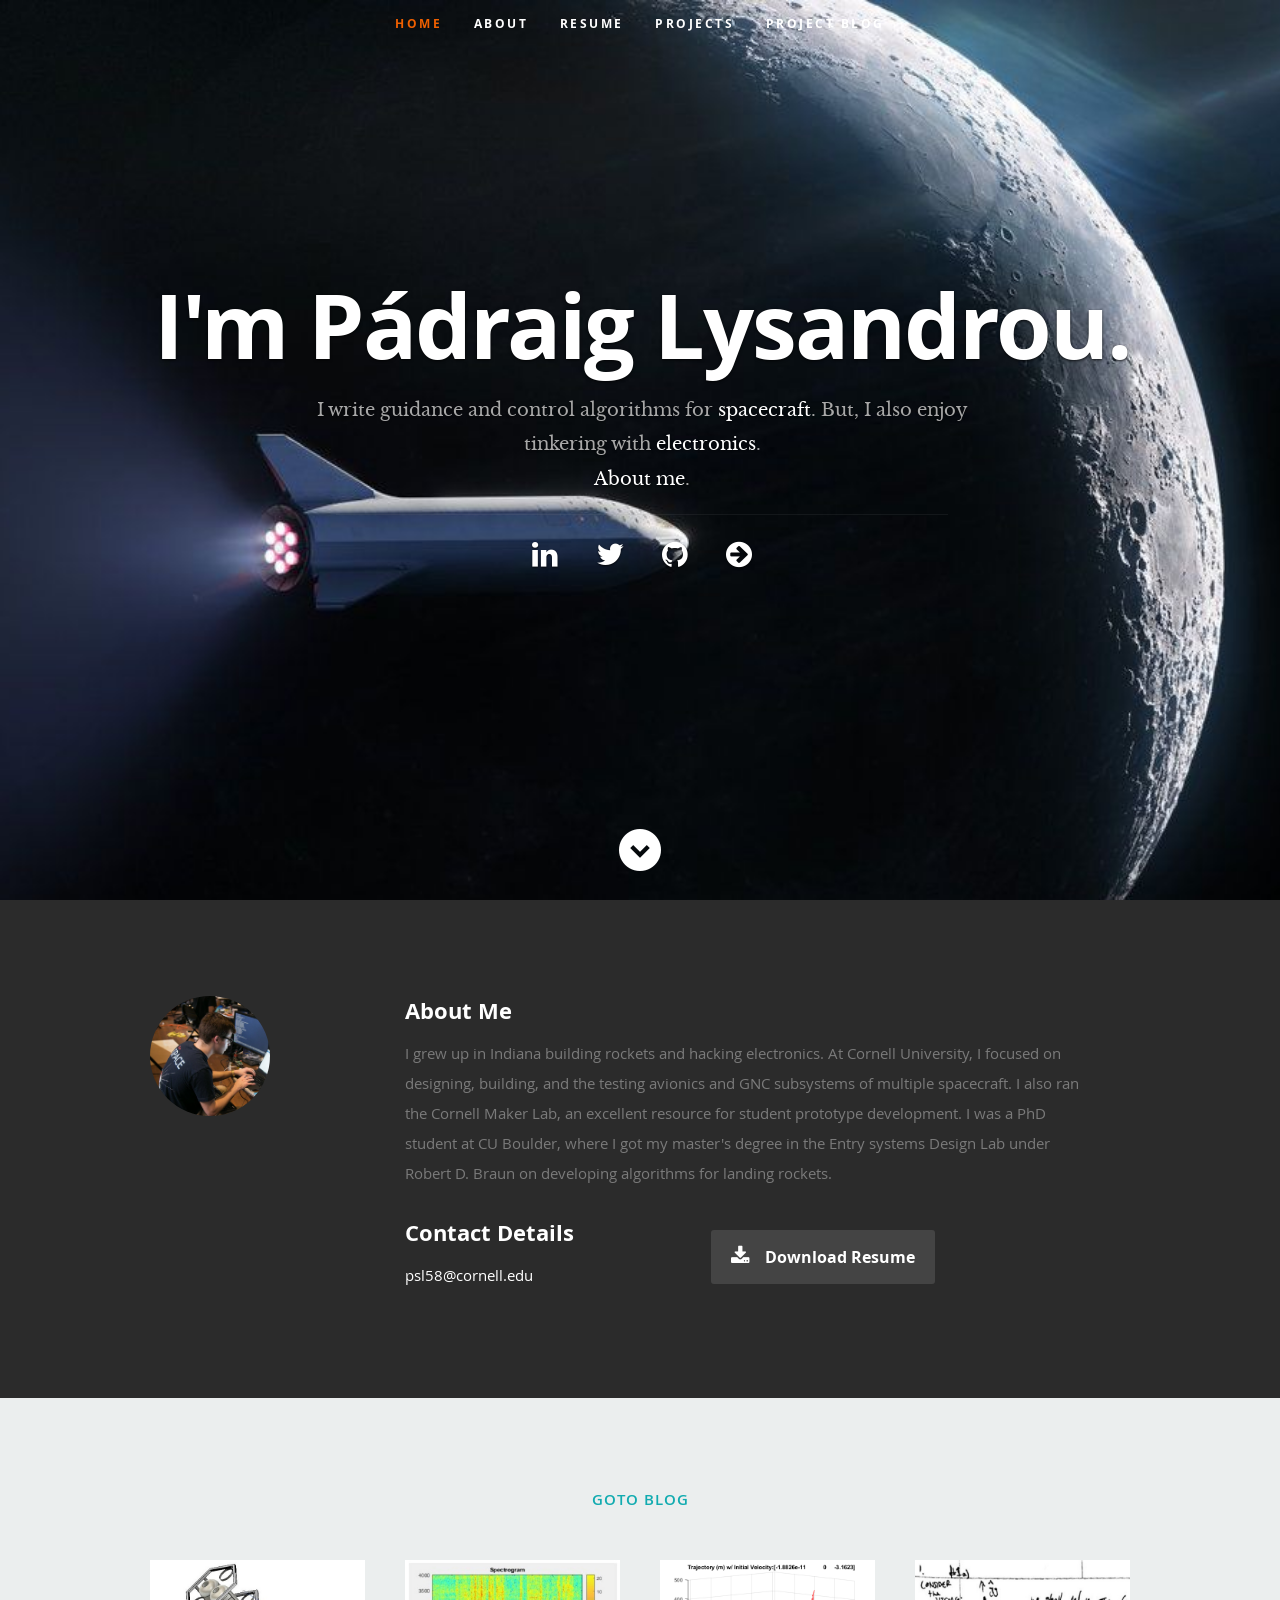
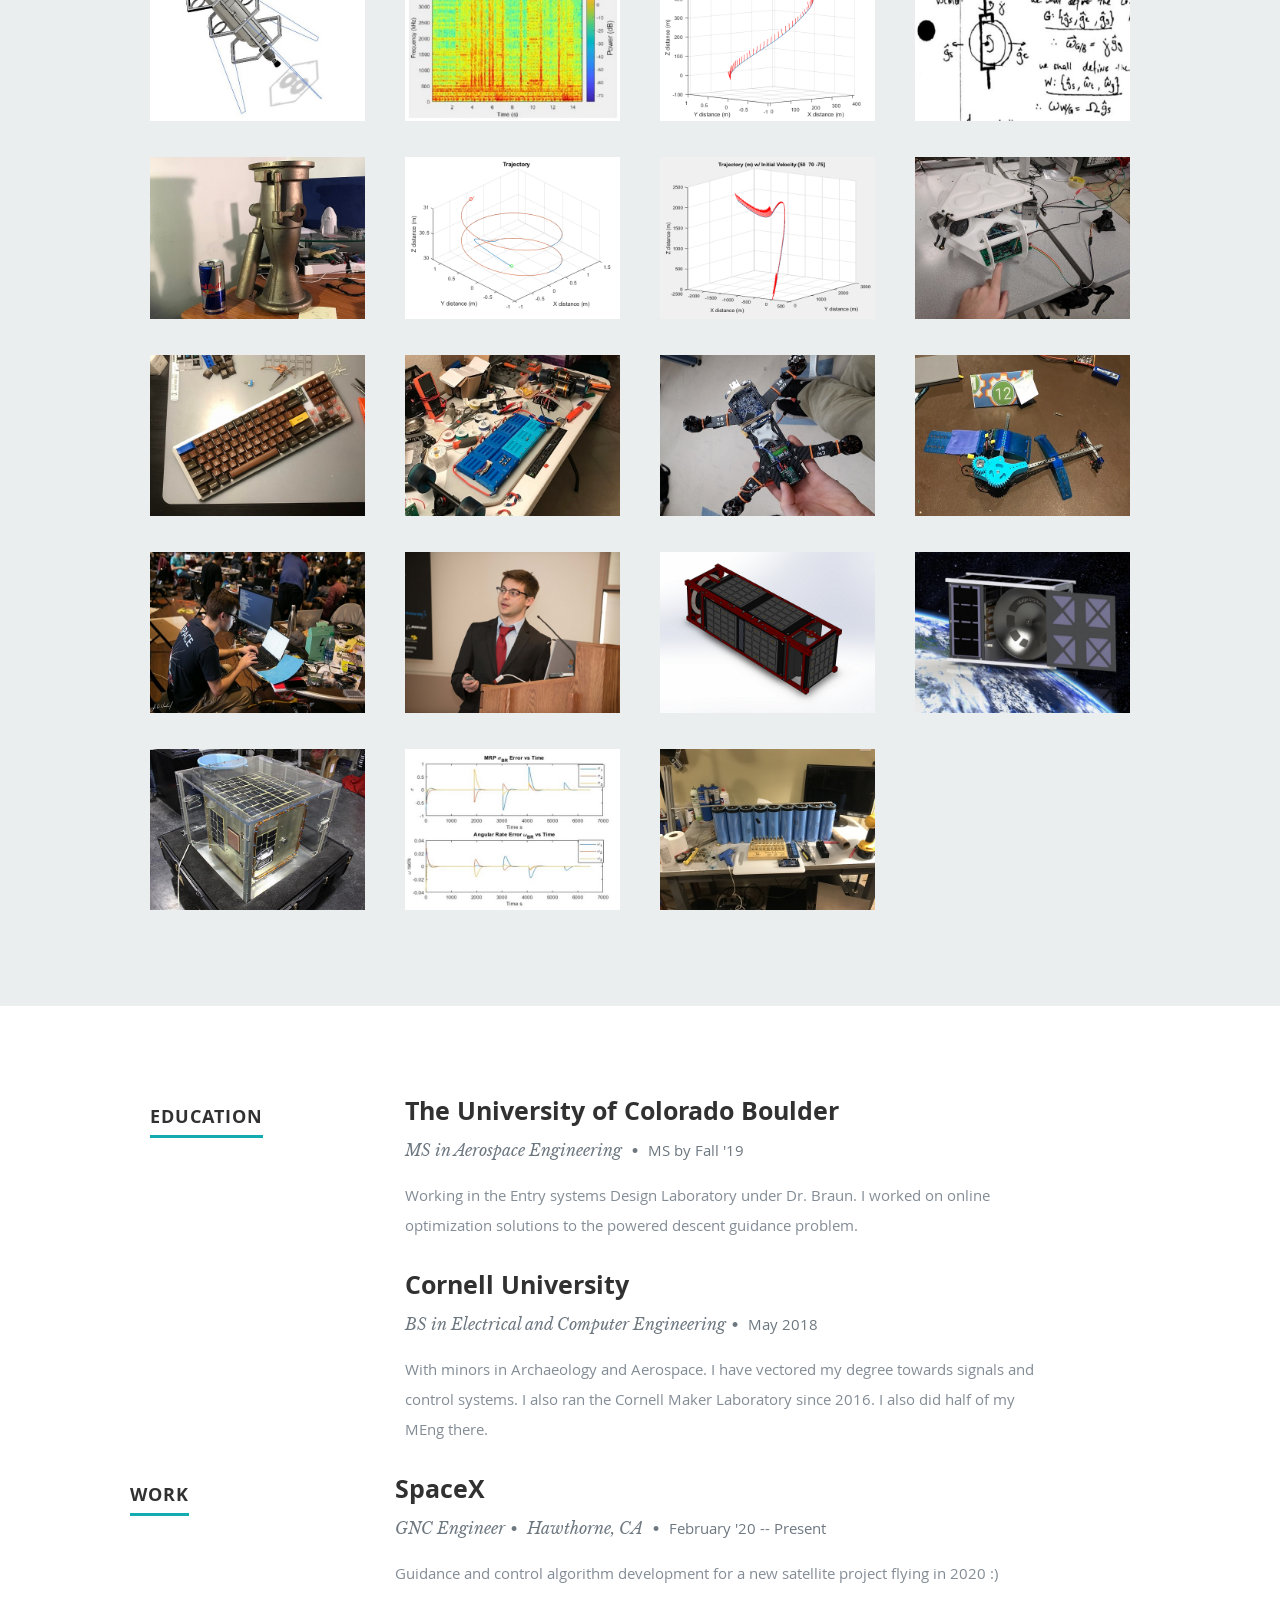
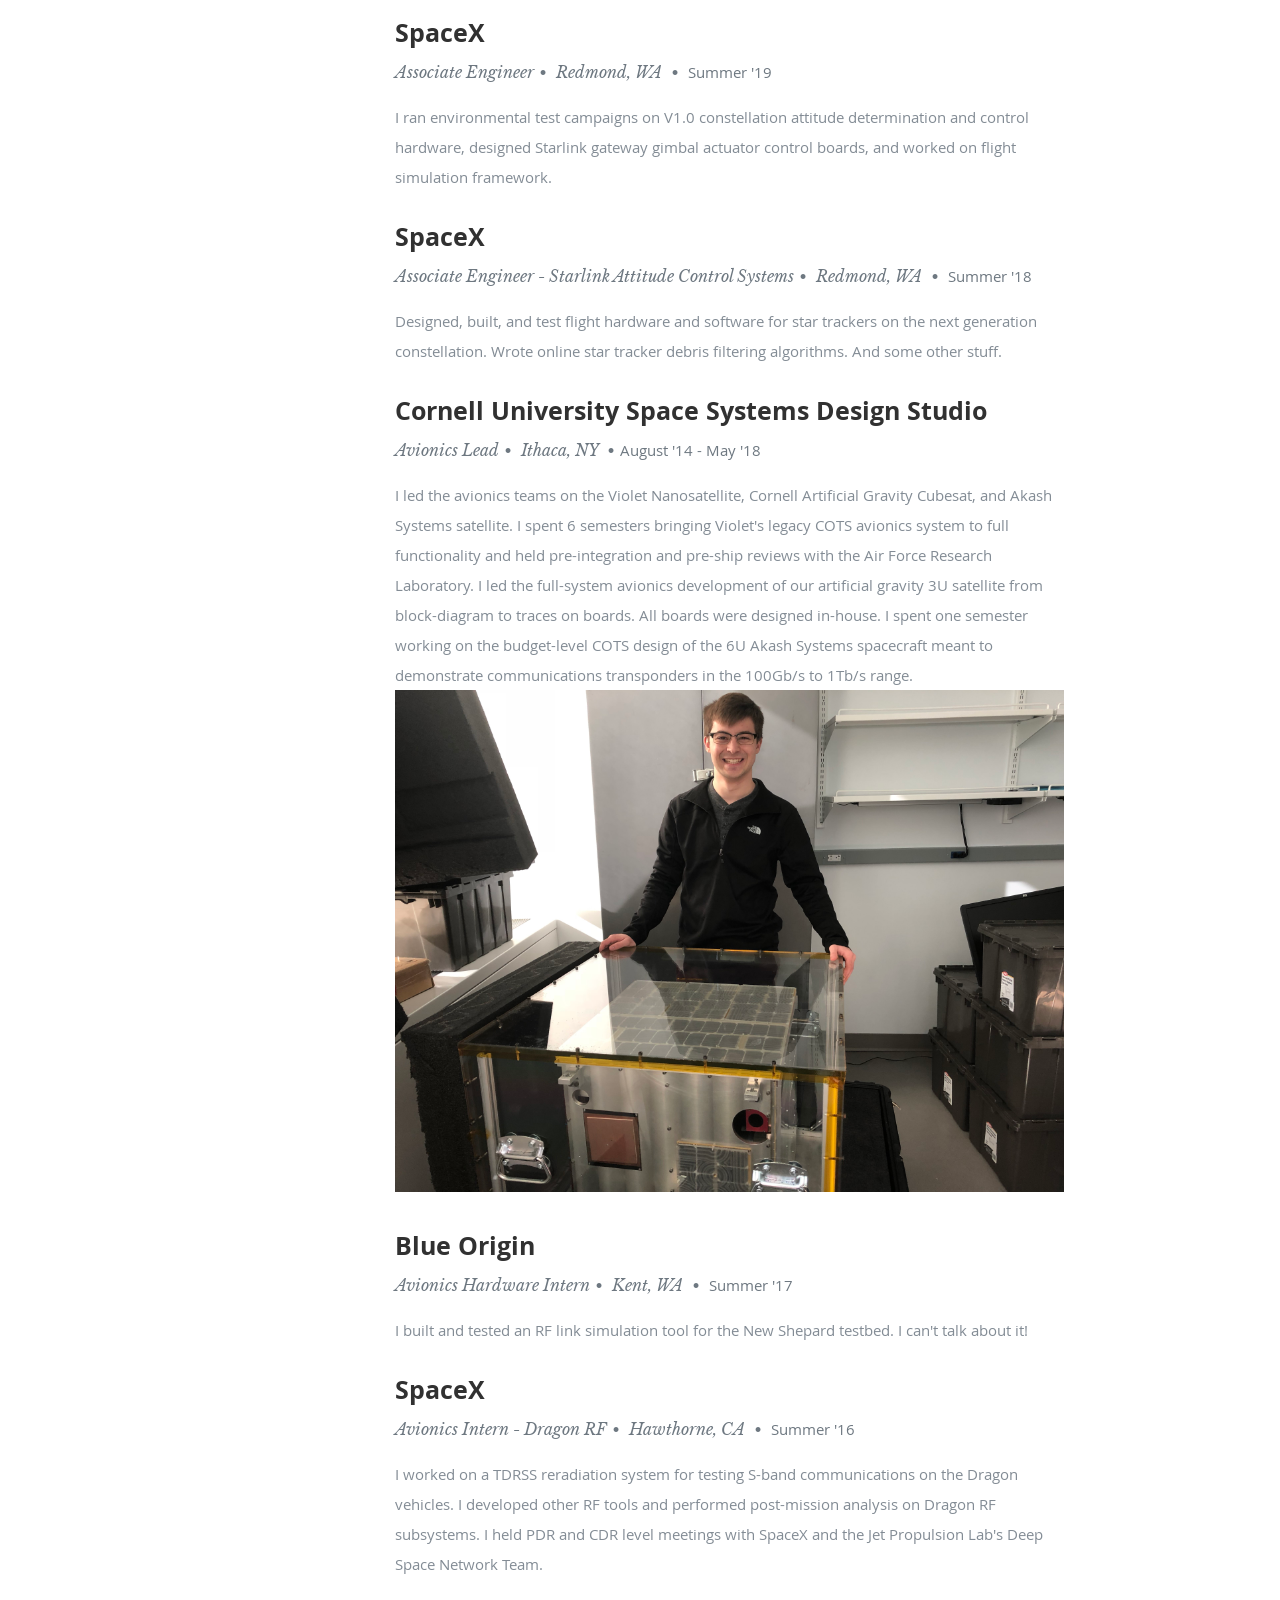
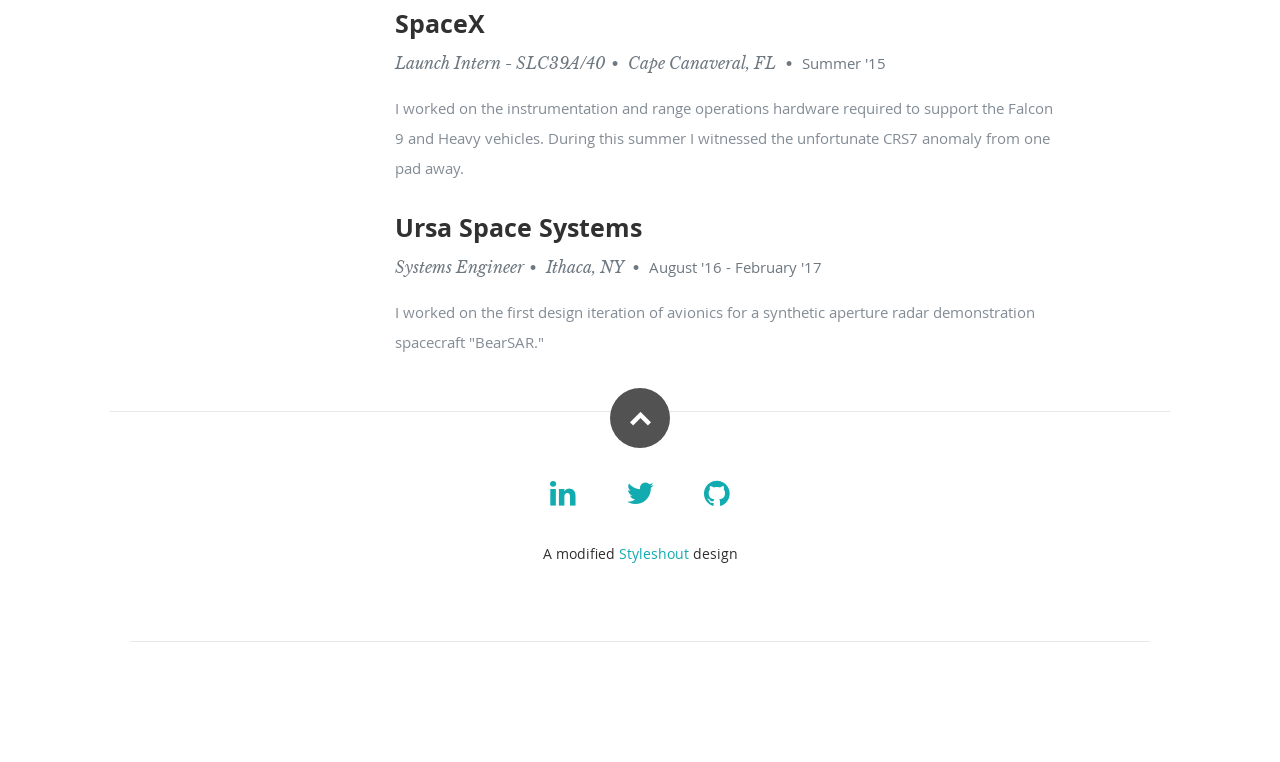
==== index.html @ a17c44e2 "update" ====
<!DOCTYPE html>
   <!--[if lt IE 8 ]><html class="no-js ie ie7" lang="en"> <![endif]-->
   <!--[if IE 8 ]><html class="no-js ie ie8" lang="en"> <![endif]-->
   <!--[if (gte IE 8)|!(IE)]><!--><html class="no-js" lang="en"> <!--<![endif]-->
   <head>

      <!--- Basic Page Needs
      ================================================== -->
      <meta charset="utf-8">
   	<title>Padraig Lysandrou</title>
   	<meta name="description" content="">
   	<meta name="author" content="Padraig Lysandrou">

      <!-- Mobile Specific Metas
      ================================================== -->
   	<meta name="viewport" content="width=device-width, initial-scale=1, maximum-scale=1">

   	<!-- CSS
       ================================================== -->
      <link rel="stylesheet" href="css/default.css">
   	<link rel="stylesheet" href="css/layout.css">
      <link rel="stylesheet" href="css/media-queries.css">
      <link rel="stylesheet" href="css/magnific-popup.css">

      <!-- Script
      ================================================== -->
   	<script src="js/modernizr.js"></script>

      <!-- Favicons
   	================================================== -->
   	<link rel="shortcut icon" href="favicon.ico" >

      <!-- Global Site Tag (gtag.js) - Google Analytics -->
      <script async src="https://www.googletagmanager.com/gtag/js?id=UA-81686080-1"></script>
      <script>
         window.dataLayer = window.dataLayer || [];
         function gtag(){dataLayer.push(arguments)};
         gtag('js', new Date());
         gtag('config', 'UA-81686080-1');
      </script>
   </head>

   <body>

      <!-- Header
      ================================================== -->
      <header id="home">

         <nav id="nav-wrap">

            <a class="mobile-btn" href="#nav-wrap" title="Show navigation">Show navigation</a>
   	      <a class="mobile-btn" href="#" title="Hide navigation">Hide navigation</a>

            <ul id="nav" class="nav">
               <li class="current"><a class="smoothscroll" href="#home">Home</a></li>
               <li><a class="smoothscroll" href="#about">About</a></li>
   	        <li><a class="smoothscroll" href="#resume">Resume</a></li>
               <li><a class="smoothscroll" href="#portfolio">Projects</a></li>
               <li><a href="https://www.notforflight.com">Project Blog</a></li>
            </ul> <!-- end #nav -->

         </nav> <!-- end #nav-wrap -->
         <div class="row banner">
            <div class="banner-text">
               <h1 class="responsive-headline">I'm Pádraig Lysandrou.</h1>
               <h3> I write guidance and control algorithms for <span>spacecraft</span>. But, I also enjoy tinkering with <span>electronics</span>. <br><a class="smoothscroll" href="#about">About me</a>.</h3>
               <hr />
               <ul class="social">
                  <li><a href="https://www.linkedin.com/in/p%C3%A1draig-lysandrou-734213a4/"><i class="fa fa-linkedin"></i></a></li>
                  <li><a href="https://twitter.com/lysandrou_/"><i class="fa fa-twitter"></i></a></li>
                  <li><a href="https://github.com/Lysandr"><i class="fa fa-github"></i></a></li>
                  <li><a href="https://www.notforflight.com"><i class="fa fa-arrow-circle-right"></i></a></li>
               </ul>
            </div>
         </div>

         <p class="scrolldown">
            <a class="smoothscroll" href="#about"><i class="icon-down-circle"></i></a>
         </p>

      </header> <!-- Header End -->


      <!-- About Section
      ================================================== -->
      <section id="about">

         <div class="row">

            <div class="three columns">
               <img class="profile-pic"  src="images/hackMITlaptop.jpg" alt="" />
            </div>

            <div class="nine columns main-col">
               <h2>About Me</h2>
               <p> I grew up in Indiana building rockets and hacking electronics. At Cornell University, I focused on designing, building, and the testing avionics and GNC subsystems of multiple spacecraft. I also ran the Cornell Maker Lab, an excellent resource for student prototype development. I was a PhD student at CU Boulder, where I got my master's degree in the Entry systems Design Lab under Robert D. Braun on developing algorithms for landing rockets.
               </p>

               <div class="row">
                  <div class="columns contact-details">
                     <h2>Contact Details</h2>
                     <p class="address">
                        <span> <a href="mailto:psl58@cornell.edu">psl58@cornell.edu</a></span>
   					   </p>

                  </div>

                  <div class="columns download">
                     <p>
                        <a href="Padraig_Lysandrou_resume.pdf" class="button"><i class="fa fa-download"></i>Download Resume</a>
                     </p>
                  </div>

               </div> <!-- end row -->

            </div> <!-- end .main-col -->

         </div>

      </section> <!-- About Section End-->


<!-- Portfolio Section IMAGES TO BE 560X420 PIXELS!
================================================== -->
      <section id="portfolio">
         <div class="row">
            <div class="twelve columns collapsed">
               <h1><a href="https://www.notforflight.com">goto blog</a></h1>
               <!-- portfolio-wrapper -->
               <div id="portfolio-wrapper" class="bgrid-quarters s-bgrid-thirds cf">

                  <!-- PDP1 Progress-->
                  <div class="columns portfolio-item">
                     <div class="item-wrap">
                        <a href="#lander" title="Powered Descent GNC Testbed">
                           <img alt="" src="images/portfolio/lander/cover.JPG">
                           <div class="overlay">
                              <div class="portfolio-item-meta">
                                 <h5> Powered Descent GNC Testbed 2019</h5>
                                 <p> Ongoing Project</p>
                              </div>
                           </div>
                           <div class="link-icon"></div>
                        </a>
                     </div>
                  </div>
                  
                  <!-- minHash Algorithm-->
                  <div class="columns portfolio-item">
                     <div class="item-wrap">
                        <a href="#minHash" title="Randomized Hashing Applied to Music Identification">
                           <img alt="" src="images/portfolio/minHash/waterfall.JPG">
                           <div class="overlay">
                              <div class="portfolio-item-meta">
                                 <h5>Locality Sensitive Randomized Hashing Applied to Music Identification 2019</h5>
                                 <p> A final project for APPM5720</p>
                              </div>
                           </div>
                           <div class="link-icon"></div>
                        </a>
                     </div>
                  </div>

                  <!-- Successive Convex stuff-->
                  <div class="columns portfolio-item">
                     <div class="item-wrap">
                        <a href="#succ" title="Rocket Landing Guidance - Successive Convexification">
                           <img alt="" src="images/portfolio/succ/traj.png">
                           <div class="overlay">
                              <div class="portfolio-item-meta">
                                 <h5>Rocket Landing Guidance: Successive Convexification 2018</h5>
                                 <p> I recreated a paper by Szmuk/Acikmese</p>
                              </div>
                           </div>
                           <div class="link-icon"></div>
                        </a>
                     </div>
                  </div>

                  <!-- Control Moment Gyroscope Work-->
                  <div class="columns portfolio-item">
                     <div class="item-wrap">
                        <a href="#cmg" title="Momentum Exchange Device Framework">
                           <img alt="" src="images/portfolio/cmg/consider.JPG">
                           <div class="overlay">
                              <div class="portfolio-item-meta">
                                 <h5>RWA and CMG Sim Framework 2018</h5>
                                 <p> ASEN6010</p>
                              </div>
                           </div>
                           <div class="link-icon"></div>
                        </a>
                     </div>
                  </div>

                  <!-- LR101 work -->
                  <div class="columns portfolio-item">
                     <div class="item-wrap">
                        <a href="#LR101" title="Restoring a Liquid Rocket Engine">
                           <img alt="" src="images/portfolio/LR101/LR3.JPG">
                           <div class="overlay">
                              <div class="portfolio-item-meta">
                                 <h5>Restoring a Liquid Rocket Engine 2018</h5>
                                 <p>An LR101 from an Atlas Vehicle</p>
                              </div>
                           </div>
                           <div class="link-icon"></div>
                        </a>
                     </div>
                  </div>

                  <!-- LQG work -->
                  <div class="columns portfolio-item">
                     <div class="item-wrap">
                        <a href="#LQG" title="LQG">
                           <img alt="" src="images/portfolio/LQG/LQR.png">
                           <div class="overlay">
                              <div class="portfolio-item-meta">
                                 <h5>LQG Control 2018</h5>
                                 <p>A final project at Cornell</p>
                              </div>
                           </div>
                           <div class="link-icon"></div>
                        </a>
                     </div>
                  </div>

                  <!-- Convex Optimal Rocket Landing 2017 -->
                  <div class="columns portfolio-item">
                     <div class="item-wrap">
                        <a href="#cvx" title="cvx">
                           <img alt="" src="images/portfolio/cvx1/3Dtraj.PNG">
                           <div class="overlay">
                              <div class="portfolio-item-meta">
                                 <h5>Convex Optimal Rocket Landing 2017</h5>
                                 <p> I recreated a paper by Blackmore/Acikmese/Ploen/Carson</p>
                              </div>
                           </div>
                           <div class="link-icon"></div>
                        </a>
                     </div>
                  </div>

                  <!-- Stewart Platform 2017 -->
                  <div class="columns portfolio-item">
                     <div class="item-wrap">
                        <a href="#stewie" title="stewie">
                           <img alt="" src="images/portfolio/stewie/toppic.jpg">
                           <div class="overlay">
                              <div class="portfolio-item-meta">
                                 <h5> Stewart Platform 2017 </h5>
                                 <p> </p>
                              </div>
                           </div>
                           <div class="link-icon"></div>
                        </a>
                     </div>
                  </div>

                  <!-- Keyboard Stuff -->
                  <div class="columns portfolio-item">
                     <div class="item-wrap">
                        <a href="#kbd" title="kbd">
                           <img alt="" src="images/portfolio/kbd/cover.jpg">
                           <div class="overlay">
                              <div class="portfolio-item-meta">
                                 <h5> TeXboard 2018-19 </h5>
                                 <p> </p>
                              </div>
                           </div>
                           <div class="link-icon"></div>
                        </a>
                     </div>
                  </div>

                  <!-- ebrd stuff -->
                  <div class="columns portfolio-item">
                     <div class="item-wrap">
                        <a href="#ebrd" title="ebrd">
                           <img alt="" src="images/portfolio/ebrd/brd.JPG">
                           <div class="overlay">
                              <div class="portfolio-item-meta">
                                 <h5> Electric Longboard 2018 </h5>
                                 <p> (Ugh I know...) </p>
                              </div>
                           </div>
                           <div class="link-icon"></div>
                        </a>
                     </div>
                  </div>

                  <!-- Quadrotor Stuff -->
                  <div class="columns portfolio-item">
                     <div class="item-wrap">
                        <a href="#quad" title="quad">
                           <img alt="" src="images/portfolio/quad/overhead.jpg">
                           <div class="overlay">
                              <div class="portfolio-item-meta">
                                 <h5> Quadrotor 2017 </h5>
                                 <p> Classic </p>
                              </div>
                           </div>
                           <div class="link-icon"></div>
                        </a>
                     </div>
                  </div>

                  <!-- HackMIT 2018 -->
                  <div class="columns portfolio-item">
                     <div class="item-wrap">
                        <a href="#hackMIT18" title="hackMIT18">
                           <img alt="" src="images/portfolio/hackMIT/arm.jpg">
                           <div class="overlay">
                              <div class="portfolio-item-meta">
                                 <h5> hackMIT 2018 </h5>
                                 <p> we did another thing!</p>
                              </div>
                           </div>
                           <div class="link-icon"></div>
                        </a>
                     </div>
                  </div> <!-- item end -->

                  <!-- HackMIT -->
                  <div class="columns portfolio-item">
                     <div class="item-wrap">
                        <a href="#hackMIT" title="hackMIT">
                           <img alt="" src="images/portfolio/hackMIT/hackMITlaptop.jpg">
                           <div class="overlay">
                              <div class="portfolio-item-meta">
                                 <h5> hackMIT 2017 </h5>
                                 <p>we won a thing!</p>
                              </div>
                           </div>
                           <div class="link-icon"></div>
                        </a>
                     </div>
                  </div> <!-- item end -->

                  <!-- Caltech Space Challenge 2017 -->
                  <div class="columns portfolio-item">
                     <div class="item-wrap">
                        <a href="#caltech" title="caltech">
                           <img alt="" src="images/portfolio/csc/rana.JPG">
                           <div class="overlay">
                              <div class="portfolio-item-meta">
                                 <h5>Caltech Space Challenge 2017</h5>
                                 <p>we won a thing!</p>
                              </div>
                           </div>
                           <div class="link-icon"></div>
                        </a>
                     </div>
                  </div> <!-- item end -->

                  <!-- CuGrav -->
                  <div class="columns portfolio-item">
                     <div class="item-wrap">
                        <a href="#cugrav" title="cugrav">
                           <img alt="" src="images/portfolio/cug/cover.png">
                           <div class="overlay">
                              <div class="portfolio-item-meta">
                                 <h5> Cornell University Artificial Gravity Cubesat</h5>
                                 <p> A stable spinning 3U Cubesat</p>
                              </div>
                           </div>
                           <div class="link-icon"></div>
                        </a>
                     </div>
                  </div> <!-- item end -->

                  <!-- Akash Space Systems -->
                  <div class="columns portfolio-item">
                     <div class="item-wrap">
                        <a href="#akash" title="akash">
                           <img alt="" src="images/portfolio/akash/cover.PNG">
                           <div class="overlay">
                              <div class="portfolio-item-meta">
                                 <h5> Akash Systems 6U Satellite Study</h5>
                                 <p> To support Akash System's Tb/s transmitters</p>
                              </div>
                           </div>
                           <div class="link-icon"></div>
                        </a>
                     </div>
                  </div> <!-- item end -->
                  
                  <!-- Violet  -->
                  <div class="columns portfolio-item">
                     <div class="item-wrap">
                        <a href="#violet" title="violet">
                           <img alt="" src="images/portfolio/violet/side.PNG">
                           <div class="overlay">
                              <div class="portfolio-item-meta">
                                 <h5> Violet 55kg Nanosatellite</h5>
                                 <p> Testing 8x CMG Attitude Control Algorithms</p>
                              </div>
                           </div>
                           <div class="link-icon"></div>
                        </a>
                     </div>
                  </div> <!-- item end -->

                  <!-- 5010  -->
                  <div class="columns portfolio-item">
                     <div class="item-wrap">
                        <a href="#5010" title="Mode Switching ADCS Sim 2019">
                           <img alt="" src="images/portfolio/5010/main.JPG">
                           <div class="overlay">
                              <div class="portfolio-item-meta">
                                 <h5> Mode Switching ADCS Sim</h5>
                                 <p> Another assignment ...</p>
                              </div>
                           </div>
                           <div class="link-icon"></div>
                        </a>
                     </div>
                  </div> <!-- item end -->

                  <!-- Select Older Projects: Linacs, Tesla coils, robot arms etc -->
                  <div class="columns portfolio-item">
                     <div class="item-wrap">
                        <a href="#selectother" title="selectother">
                           <img alt="" src="images/portfolio/other/cover.jpg">
                           <div class="overlay">
                              <div class="portfolio-item-meta">
                                 <h5> Old Projects (Pre 2015)</h5>
                                 <p> Before Cornell!</p>
                              </div>
                           </div>
                           <div class="link-icon"></div>
                        </a>
                     </div>
                  </div> <!-- item end -->



               </div> <!-- portfolio-wrapper end -->
            </div> <!-- twelve columns end -->

<!-- ACTUAL ARTICLE CONTENT GOES HERE! -->

            <!-- Lander Work -->
            <div id="lander" class="popup-modal mfp-hide">
               <img class="scale-with-grid" src="" alt="" />
               <div class="description-box">
                  <h4>A Powered Descent Testbed for GNC Development</h4>
                  <p> This is an on-going personal project. Expect updates soon.
                  </p>
               </div>
               <div class="link-box">
                  <a class="popup-modal-dismiss">Close</a>
               </div>
            </div>


            <!-- Minhash Work -->
            <div id="minHash" class="popup-modal mfp-hide">
               <img class="scale-with-grid" src="images/portfolio/minHash/block.JPG" alt="" />
               <div class="description-box">
                  <h4>Locality Sensitive Random Hashing for Music Identification</h4>
                  <p> In early 2019, Sam Wishnek (Aerospace PhD Student at CU Boulder) and I implemented a Shazam system that utilizes a locality sensitive random hashing scheme for APPM5720: Randomized Algorithms, a course taught by Dr. Stephen Becker (check out his convex optimization research).
                  </p>
                  <p>   
                  <a href="projects/minHash.pdf">You can find the paper/synopsis here</a>. We live-demonstrated this algorithm in class. It was able to pick up Darude Sandstorm under significant noise conditions.
                  <img class="scale-with-grid" src="images/portfolio/minHash/alg.JPG" alt="" /></p>
               </div>
               <div class="link-box">
                  <a class="popup-modal-dismiss">Close</a>
               </div>
            </div>

            <!-- Successive Convex Work -->
            <div id="succ" class="popup-modal mfp-hide">
               <img class="scale-with-grid" src="images/portfolio/succ/traj.png" alt="" />
               <div class="description-box">
                  <h4>6DoF Successive Convex Optimal Powered Descent Guidance</h4>
                  <p> I implemented the 2018 paper "Successive Convexification for 6-DoF Mars Rocket Powered Landing with Free-Final-Time" by Szmuk and Acikmese. This was predominantly as a final project for coursework at Boulder but also to get familiar with successive convexification framework for research.
                  <a href="projects/scvx.pdf">You can find my paper/synopsis here</a>. I also added some cold gas control work at the end to learn how it works. I didn't have time to make it a proper cold gas bang-bang system; but maybe soon. <img class="scale-with-grid" src="images/portfolio/succ/alg.PNG" alt="" /></p>
                  <p><img class="scale-with-grid" src="images/portfolio/succ/with_aero.png" alt="" /> I also presented similar work at IPPW 2019 at Oxford University, where I implemented the algorithm with slight modifications including MRP dynamics.</p>
               </div>
               <div class="link-box">
                  <a class="popup-modal-dismiss">Close</a>
               </div>
            </div>

            <!-- CMG framework -->
            <div id="cmg" class="popup-modal mfp-hide">
               <img class="scale-with-grid" src="images/portfolio/cmg/eom.JPG" alt="" />
               <div class="description-box">
                  <h4>Reaction Wheel and Control Moment Gyroscope Attitude Control Simulation Framework</h4>
                  <p> ASEN6010 taught by Dr. Hanspeter Schaub has a formative second assignment. It is to derive the equations of motion for N number of variable speed control moment gyroscopes (8 pages of math). This is the most general form of any momentum exchange device derivation: reaction wheels can also be derived with some simplifications on these. Then we were to build a complete attitude dynamics and control framework for infinitely many of these devices in any orientation or momentum configuration.
                  </p><p>
                  <a href="projects/cmg.pdf">You can find the assignment here</a>. I learned a lot from this assignment, and think it is worth sharing. <img class="scale-with-grid" src="images/portfolio/cmg/output.JPG" alt="" /></p>
               </div>
               <div class="link-box">
                  <a class="popup-modal-dismiss">Close</a>
               </div>
            </div>

            <!-- LR101 Work -->
            <div id="LR101" class="popup-modal mfp-hide">
               <img class="scale-with-grid" src="images/portfolio/LR101/LR1.JPG" alt="" />
               <div class="description-box">
                  <h4>LR101 Work</h4>
                  <p> I built an apparatus consisting of a submersible pump, a bucket, and a 3D printed injector plate to continuously run vinegar and water through the regenerative channels for hours to clean it out. I then baked it to flush out the water. Still more work needs to be done; I may be using this for a rocket powered lander project. However, I may likely move to a lower thrust LOX/IPA engine of my own design.
                  <img class="scale-with-grid" src="images/portfolio/LR101/LR2.JPG" alt="" />
                  I also got a pressure sphere and some Marotta valves... We shall see where this project takes me.
                  <img class="scale-with-grid" src="images/portfolio/LR101/parts.jpg" alt="" />
                  </p>
               </div>
               <div class="link-box">
                  <a class="popup-modal-dismiss">Close</a>
               </div>
            </div>

            <!-- LQG -->
            <div id="LQG" class="popup-modal mfp-hide">
               <img class="scale-with-grid" src="images/portfolio/LQG/LQGhelix_1.png" alt="" />
               <div class="description-box">
                  <h4>Linear Quadratic Gaussian Control on Quadcopter</h4>
                  <p> This is a linear quadratic regulator with fixed gain matrix and an extended kalman filter. I wrote this as a final project for MAE6780 Multivariate Control. <a href="projects/lqg.pdf">You can find the paper here</a>. I tried to do some sophisticated guidance. But to be honest, it was just a copy of some CVX work I did previously.
                  </p>
               </div>
               <div class="link-box">
                  <a class="popup-modal-dismiss">Close</a>
               </div>
            </div>

            <!-- CVX -->
            <div id="cvx" class="popup-modal mfp-hide">
               <img class="scale-with-grid" src="images/portfolio/cvx1/3Dtraj.PNG" alt="" />
               <div class="description-box">
                  <h4>Convex Optimal Rocket Landing Guidance</h4>
                  <p> I implemented an algorithm from papers written by Blackmore, Acikmese, Ploen, and Carson. The single problem has a fixed final time, and an outer terminal time optimization loop is run to find the best parameter. I wrote this as a final project for ECE5555 Stochastic Control and Estimation. <a href="projects/cvx.pdf">You can find my paper here</a> </p>
               </div>
               <div class="link-box">
                  <a class="popup-modal-dismiss">Close</a>
               </div>
            </div>

            <!-- Stewie -->
            <div id="stewie" class="popup-modal mfp-hide">
               <img class="scale-with-grid" src="images/portfolio/stewie/rendersexysmall.jpg" alt="" />
               <div class="description-box">
                  <h4> 3DOF Stewart Platform 2017</h4>
                  <p> Eric Berg, Adam Weld, and I built this 3DOF Stewart platform for Dr. Bruce Land's microcontroller course at Cornell University. I worked on the hardware and wrote most of the control software. <a href="https://people.ece.cornell.edu/land/courses/ece4760/FinalProjects/f2017/psl58_aw698_eb645/psl58_aw698_eb645/index.html">You can find a website detailing this project here</a> (it might take a bit to load).</p>
                  Please <a href="mailto:padraig.lysandrou@colorado.edu">contact me</a> if you would like me to consult on a similar project. 
                  <img class="scale-with-grid" src="images/portfolio/stewie/isometric.PNG" alt="" />
                  This was a super fun project and I have gotten a lot of attention from it.
                  <body>
                     <iframe width="480" height="400" src="https://www.youtube.com/embed/05-RaxBwdmg" frameborder="0" allow="accelerometer; autoplay; encrypted-media; gyroscope; picture-in-picture" allowfullscreen></iframe>
                  </body>
               </div>
               <div class="link-box">
                  <a class="popup-modal-dismiss">Close</a>
               </div>
            </div>

            <!-- KBD -->
            <div id="kbd" class="popup-modal mfp-hide">
               <img class="scale-with-grid" src="images/portfolio/kbd/dims_texbrd.PNG" alt="" />
               <div class="description-box">
                  <h4> TeXbrd MkI and MkII</h4>
                  <p> The MkII keyboard is for sale, contact me for more information!</p>
                  <p> Admittedly, it's a weird hobby. Check <a href="https://github.com/Lysandr/TeXboard">my github</a> for some Teensy microcontroller code that can accommodate many different layout matrices. My mkI hardware is a 60% layout with LaTeX bindings. MkII is done and pretty much better in every way. It is completely from scratch, with my own case design that is 3D printed in three parts that slot together.
                  I also like making converters for vintage keyboards like the IBM4074 "Pingmaster"; more on <a href="https://www.notforflight.com">my blog.</a> </p>
                  <p>
                  This is a finished MkII board.
                  <img class="scale-with-grid" src="images/portfolio/kbd/pic2.jpg" alt="" />
                  I have made another for a customer.
                  <img class="scale-with-grid" src="images/portfolio/kbd/pic3.jpg" alt="" />
                  Here you see the MkI hardware with a MkII PCB in the background.
                  <img class="scale-with-grid" src="images/portfolio/kbd/pic1.jpg" alt="" /> 
                  </p>
               </div>
               <div class="link-box">
                  <a class="popup-modal-dismiss">Close</a>
               </div>
            </div>

            <!-- ebrd -->
            <div id="ebrd" class="popup-modal mfp-hide">
               <img class="scale-with-grid" src="images/portfolio/ebrd/brd.JPG" alt="" />
               <div class="description-box">
                  <h4> Electric Longboard 2018 </h4>
                  <p> I know. Very cliche. Anyways, this is a 4kW board with 18650s recycled from the hover-board days. I also designed and built the wireless controller from scratch, with the control mechanism a flexible resistor (flexistor?). I will be redesigning this because communication integrity is not quite the best.
                  <img class="scale-with-grid" src="images/portfolio/ebrd/ctrl.jpg" alt="" />
                  </p>
               </div>
               <div class="link-box">
                  <a class="popup-modal-dismiss">Close</a>
               </div>
            </div>

            <!-- quad -->
            <div id="quad" class="popup-modal mfp-hide">
               <img class="scale-with-grid" src="images/portfolio/quad/tethered.jpg" alt="" />
               <div class="description-box">
                  <h4> Quadrotor 2017 </h4>
                  <p> Eric Berg and I built a drone and wrote the flight software for my embedded systems course, ECE3140, as a final project. This was just a brute force PID controller; we did not consider dynamics and manually tuned the system.</p>
               </div>
               <div class="link-box">
                  <a class="popup-modal-dismiss">Close</a>
               </div>
            </div>

            <!-- HACKMIT 2018 -->
            <div id="hackMIT18" class="popup-modal mfp-hide">
               <img class="scale-with-grid" src="images/portfolio/hackMIT/gallery.jpg" alt="" />
               <div class="description-box">
                  <h4>hackMIT BraceX - 2018</h4>
                  <p>Eric Berg, Adam Weld, Katie Bradford, and I built a robotic-assisted exo-arm! However, we didn't win anything this year.<a href="https://devpost.com/software/bracex">Devpost.</a></p>
               </div>
               <div class="link-box">
                  <a class="popup-modal-dismiss">Close</a>
               </div>
            </div>

            <!-- HACKMIT 2017 -->
            <div id="hackMIT" class="popup-modal mfp-hide">
               <img class="scale-with-grid" src="images/portfolio/hackMIT/hackMITama.jpg" alt="" />
               <div class="description-box">
                  <h4>hackMIT 2017</h4>
                  <p>Eric Berg, Adam Weld, and I won an award at hackMIT! We made a computer vision text-to-speech system that helps the vision impaired by telling them their surroundings, the distance to specific objects, and the describing the ambiance. We on the Amazon prize! This was actually an outstanding project and I would love to recreate it one day. <a href="https://devpost.com/software/third-eye-11th-finger">Devpost.</a> <img class="scale-with-grid" src="images/portfolio/hackMIT/11theye.jpg" alt="" /></p>
               </div>
               <div class="link-box">
                  <a class="popup-modal-dismiss">Close</a>
               </div>
            </div>

            <!-- Caltech Space Challenge 2017 -->
            <div id="caltech" class="popup-modal mfp-hide">
               <img class="scale-with-grid" src="images/portfolio/csc/point.JPG" alt="" />
               <div class="description-box">
                  <h4>Caltech Space Challenge 2017</h4>
                  <p> I had the wonderful opportunity of spending a week at Caltech/JPL on mission formulation for a lunar base. The goal was design an architecture that would harvest hydrogen and oxygen from the regolith, and refuel craft in orbit around Earth to increase payload beyond the Earth-Moon system. Many hours spent crunching numbers, few spent sleeping. Also my team won; we all got Microsoft surface pros! <a href="http://csc.caltech.edu/CSC2017/pdfs/team_explorer_final_report.pdf">You can find the paper here.</a> You can also find a conference paper <a href=https://arc.aiaa.org/doi/pdf/10.2514/6.2017-5375"> here.</a>
                  <img class="scale-with-grid" src="images/portfolio/csc/us.JPG" alt="" />
                  I also got to meet astronaut and SpaceX VP Garret Reisman!

                  <img class="scale-with-grid" src="images/portfolio/csc/reisman.JPG" alt="" />
                  </p>
               </div>
               <div class="link-box">
                  <a class="popup-modal-dismiss">Close</a>
               </div>
            </div>

            <!-- CuGrav -->
            <div id="cugrav" class="popup-modal mfp-hide">
               <img class="scale-with-grid" src="images/portfolio/cug/header.png" alt="" />
               <div class="description-box">
                  <h4>CUGrav 3U Cubesat</h4>
                  <p> Cornell Artificial Gravity cubesat started as a Master's project. The goal of this spacecraft is to be the first platform to show stable control of artificial gravity with a nonrigid tether. I lead the avionics subsystem for a year where I performed a full-system in-house design. This means that my team and I recognized the requirements for, and designed the PCBs for the power system, flight computer, attitude determination and control, telemetry, and solar power. I also wrote the requirements and outlined the flight software components. The difficulty was in developing three independent avionics subsystems that had to speak to each other and green-light power budgets.</p>
                  <p>
                  Here you can see the exploded view with tether motors, avionics stack, solar cells, and Kane damper loops for energy dissipation.
                     <img class="scale-with-grid" src="images/portfolio/cug/explode.JPG" alt="" /></p>
               </div>
               <div class="link-box">
                  <a class="popup-modal-dismiss">Close</a>
               </div>
            </div>

            <!-- Akash Space Systems -->
            <div id="akash" class="popup-modal mfp-hide">
               <img class="scale-with-grid" src="images/portfolio/akash/sat.PNG" alt="" />
               <div class="description-box">
                  <h4> Akash Systems 6U Satellite</h4>
                  <p> This was done in conjunction with 5 other students <a href="projects/akash.pdf">and the paper can be found here.</a></p>
                  <p>
                  Here you can see a CAD view of the avionics stack which takes up approximately 2U, where the rest of the volume is for the high gain parabolic antenna.
                     <img class="scale-with-grid" src="images/portfolio/akash/stack.JPG" alt="" /></p>
               </div>
               <div class="link-box">
                  <a class="popup-modal-dismiss">Close</a>
               </div>
            </div>

            <!-- Violet  -->
            <div id="violet" class="popup-modal mfp-hide">
               <img class="scale-with-grid" src="images/portfolio/violet/cover.jpg" alt="" />
               <div class="description-box">
                  <h4> Violet Nanosatellite ~55kg</h4>
                  <p> I worked on the University Nanosat Program finalist-spacecraft Violet for roughly 2.5 years under the supervision of Dr Mason Peck. I worked across all subsystems from verifying the telemetry/command systems, to building ground stations, to ultimately leading the avionics team. Under this title, I worked on every PCB on the spacecraft, bringing them to full functionality and modifying hardware and firmware as necessary to accommodate de-scoping.
                  </p>
                  <p>
                  I presented to the Air Force Research Laboratory for three Pre-Integration Reviews (PIRs) and 1 Pre-Ship Review (PSR). Ultimately, they chose to use their funding elsewhere and we ended up working with Ursa Space Systems as a bus for their payload. Again, it seems the plans have changed and Violet resides in Cornell's Sibley school of mechanical and aerospace engineering with Dr. Peck.
                  </p>
                  <p>
                     Here I am operating on the flight computer:
                     <img class="scale-with-grid" src="images/portfolio/violet/me.JPG" alt="" />
                     <img class="scale-with-grid" src="images/portfolio/violet/patch.jpg" alt="" />
                  </p>
               </div>
               <div class="link-box">
                  <a class="popup-modal-dismiss">Close</a>
               </div>
            </div>


            <!-- 5010 Work -->
            <div id="5010" class="popup-modal mfp-hide">
               <img class="scale-with-grid" src="images/portfolio/5010/overview.JPG" alt="" />
               <div class="description-box">
                  <h4>Mode Switching Attitude Control</h4>
                  <p> This was a canned final project for Dr. Schaub's attitude control course, but it was cool and worth posting up here. <a href="projects/5010.pdf"> You can find my report here.</a> The control algorithm is Lyapunov derived nonlinear PD feedback law. Actuator physics is not modeled in this project, please see my other CMG/RWA simulation framework work.
                  </p>
                  <p>   
                  <img class="scale-with-grid" src="images/portfolio/5010/plots.JPG" alt="" /></p>
               </div>
               <div class="link-box">
                  <a class="popup-modal-dismiss">Close</a>
               </div>
            </div>


            <!-- Select Older Projects: Linacs, Tesla coils, robot arms etc -->
         </div> <!-- row End -->
      </section> <!-- Portfolio Section End-->


<!-- Class work portfolio  -->
<!--       <section id="portfolio">
         <div class="row">
            <div class="twelve columns collapsed">
               <h1>Course Work Portfolio</h1>
               <div id="portfolio-wrapper" class="bgrid-quarters s-bgrid-thirds cf">



               </div> 
            </div>
         </div> 
      </section>  -->




      <!-- Resume Section
      ================================================== -->
      <section id="resume">

         <!-- Education
         =============================================== -->
         <div class="row education">

            <div class="three columns header-col">
               <h1><span>Education</span></h1>
            </div>

            <div class="nine columns main-col">
               <div class="row item">
                  <div class="twelve columns">
                     <h3>The University of Colorado Boulder </h3>
                     <p class="info">MS in Aerospace Engineering <span>&bull;</span> <em class="date"> MS by Fall '19</em></p>
                     <p> Working in the Entry systems Design Laboratory under Dr. Braun. I worked on online optimization solutions to the powered descent guidance problem.
                     </p>
                  </div>
               </div> <!-- main-col end -->

               <div class="row item">
                  <div class="twelve columns">
                     <h3>Cornell University </h3>
                     <p class="info">BS in Electrical and Computer Engineering<span>&bull;</span> <em class="date">May 2018</em></p>
                     <p> With minors in Archaeology and Aerospace. I have vectored my degree towards signals and control systems. I also ran the Cornell Maker Laboratory since 2016. I also did half of my MEng there.
                     </p>
                  </div>
               </div> <!-- main-col end -->
            </div> <!-- End Education -->


         <!-- Work
         ======================================================== -->
         <div class="row work">

            <div class="three columns header-col">
               <h1><span>Work</span></h1>
            </div>

            <div class="nine columns main-col">

               <div class="row item">
                  <div class="twelve columns">
                     <h3>SpaceX</h3>
                     <p class="info">GNC Engineer<span>&bull;</span> Hawthorne, CA <span>&bull;</span> <em class="date">February '20 -- Present</em></p>
                     <p> Guidance and control algorithm development for a new satellite project flying in 2020 :)</p>
                  </div>
               </div> <!-- item end -->

               <div class="row item">
                  <div class="twelve columns">
                     <h3>SpaceX</h3>
                     <p class="info">Associate Engineer<span>&bull;</span> Redmond, WA <span>&bull;</span> <em class="date">Summer '19</em></p>
                     <p> I ran environmental test campaigns on V1.0 constellation attitude determination and control hardware, designed Starlink gateway gimbal actuator control boards, and worked on flight simulation framework.</p>
                  </div>
               </div> <!-- item end -->

               <div class="row item">
                  <div class="twelve columns">
                     <h3>SpaceX</h3>
                     <p class="info">Associate Engineer - Starlink Attitude Control Systems<span>&bull;</span> Redmond, WA <span>&bull;</span> <em class="date">Summer '18</em></p>
                     <p> Designed, built, and test flight hardware and software for star trackers on the next generation constellation. Wrote online star tracker debris filtering algorithms. And some other stuff.</p>
                  </div>
               </div> <!-- item end -->

               <div class="row item">
                  <div class="twelve columns">
                     <h3>Cornell University Space Systems Design Studio</h3>
                     <p class="info">Avionics Lead<span>&bull;</span> Ithaca, NY <span>&bull;</span><em class="date">August '14 - May '18</em></p>
                     <p> I led the avionics teams on the Violet Nanosatellite, Cornell Artificial Gravity Cubesat, and Akash Systems satellite. I spent 6 semesters bringing Violet's legacy COTS avionics system to full functionality and held pre-integration and pre-ship reviews with the Air Force Research Laboratory. I led the full-system avionics development of our artificial gravity 3U satellite from block-diagram to traces on boards. All boards were designed in-house. I spent one semester working on the budget-level COTS design of the 6U Akash Systems spacecraft meant to demonstrate communications transponders in the 100Gb/s to 1Tb/s range.
                         <img class="scale-with-grid" src="images/portfolio/violet/mev.JPEG" alt="" />
                     </p>
                  </div>
               </div> <!-- item end -->

               <div class="row item">
                  <div class="twelve columns">
                     <h3>Blue Origin</h3>
                     <p class="info">Avionics Hardware Intern<span>&bull;</span> Kent, WA <span>&bull;</span> <em class="date">Summer '17</em></p>
                     <p>I built and tested an RF link simulation tool for the New Shepard testbed. I can't talk about it!
                     </p>
                  </div>
               </div> <!-- item end -->

               <div class="row item">
                  <div class="twelve columns">
                     <h3>SpaceX</h3>
                     <p class="info">Avionics Intern - Dragon RF<span>&bull;</span> Hawthorne, CA <span>&bull;</span> <em class="date">Summer '16</em></p>
                     <p>I worked on a TDRSS reradiation system for testing S-band communications on the Dragon vehicles. I developed other RF tools and performed post-mission analysis on Dragon RF subsystems. I held PDR and CDR level meetings with SpaceX and the Jet Propulsion Lab's Deep Space Network Team.
                     </p>
                  </div>
               </div> <!-- item end -->

               <div class="row item">
                  <div class="twelve columns">
                     <h3>SpaceX</h3>
                     <p class="info">Launch Intern - SLC39A/40<span>&bull;</span> Cape Canaveral, FL <span>&bull;</span> <em class="date">Summer '15</em></p>
                     <p>I worked on the instrumentation and range operations hardware required to support the Falcon 9 and Heavy vehicles. During this summer I witnessed the unfortunate CRS7 anomaly from one pad away.
                     </p>
                  </div>
               </div> <!-- item end -->

               <div class="row item">
                  <div class="twelve columns">
                     <h3>Ursa Space Systems</h3>
                     <p class="info">Systems Engineer<span>&bull;</span> Ithaca, NY <span>&bull;</span> <em class="date">August '16 - February '17</em></p>
                     <p>I worked on the first design iteration of avionics for a synthetic aperture radar demonstration spacecraft "BearSAR."
                     </p>
                  </div>
               </div> <!-- item end -->
            </div> <!-- main-col end -->
         </div> <!-- End Work -->











      <!-- footer -->
      <footer>
         <div class="row">
            <div class="twelve columns">
               <ul class="social-links">
                  <li><a href="https://www.linkedin.com/in/p%C3%A1draig-lysandrou-734213a4/"><i class="fa fa-linkedin"></i></a></li>
                  <li><a href="https://twitter.com/lysandrou_/"><i class="fa fa-twitter"></i></a></li>
                  <li><a href="https://github.com/Lysandr"><i class="fa fa-github"></i></a></li>
               </ul>
               <ul class="copyright">
                  <li>A modified <a title="Styleshout" href="http://www.styleshout.com/">Styleshout</a> design</li>
               </ul>
            </div>
            <div id="go-top"><a class="smoothscroll" title="Back to Top" href="#home"><i class="icon-up-open"></i></a></div>
         </div>
      </footer>

      <!-- Java script -->
      <script src="http://ajax.googleapis.com/ajax/libs/jquery/1.10.2/jquery.min.js"></script>
      <script>window.jQuery || document.write('<script src="js/jquery-1.10.2.min.js"><\/script>')</script>
      <script type="text/javascript" src="js/jquery-migrate-1.2.1.min.js"></script>
      <script src="js/jquery.flexslider.js"></script>
      <script src="js/waypoints.js"></script>
      <script src="js/jquery.fittext.js"></script>
      <script src="js/magnific-popup.js"></script>
      <script src="js/init.js"></script>

   </body>

   </html>
---- css/default.css ----
/*
=====================================================================
*   Ceevee v1.0 Default Stylesheet
*   url: styleshout.com
*   03-17-2014
=====================================================================

TOC:
a. Webfonts and Icon fonts
b. Reset
c. Default Styles
   1. Basic
   2. Typography
   3. Links
   4. Images
   5. Buttons
   6. Forms
d. Grid
e. Others
   1. Clearing
   2. Misc

=====================================================================  */

/* ------------------------------------------------------------------ */
/* a. Webfonts and Icon fonts
 ------------------------------------------------------------------ */

@import url("fonts.css");
@import url("fontello/css/fontello.css");
@import url("font-awesome/css/font-awesome.min.css");

/* ------------------------------------------------------------------
/* b. Reset
      Adapted from:
      Normalize.css - https://github.com/necolas/normalize.css/
      HTML5 Doctor Reset - html5doctor.com/html-5-reset-stylesheet/
/* ------------------------------------------------------------------ */

html, body, div, span, object, iframe,
h1, h2, h3, h4, h5, h6, p, blockquote, pre,
abbr, address, cite, code,
del, dfn, em, img, ins, kbd, q, samp,
small, strong, sub, sup, var,
b, i,
dl, dt, dd, ol, ul, li,
fieldset, form, label, legend,
table, caption, tbody, tfoot, thead, tr, th, td,
article, aside, canvas, details, figcaption, figure,
footer, header, hgroup, menu, nav, section, summary,
time, mark, audio, video {
   margin: 0;
   padding: 0;
   border: 0;
   outline: 0;
   font-size: 100%;
   vertical-align: baseline;
   background: transparent;
}

article,aside,details,figcaption,figure,
footer,header,hgroup,menu,nav,section {
   display: block;
}

audio,
canvas,
video {
   display: inline-block;
}

audio:not([controls]) {
   display: none;
   height: 0;
}

[hidden] { display: none; }

code, kbd, pre, samp {
   font-family: monospace, serif;
   font-size: 1em;
}

pre {
   white-space: pre;
   white-space: pre-wrap;
   word-wrap: break-word;
}

blockquote, q { quotes: &#8220 &#8220; }

blockquote:before, blockquote:after,
q:before, q:after {
   content: '';
   content: none;
}

ins {
   background-color: #ff9;
   color: #000;
   text-decoration: none;
}

mark {
   background-color: #A7F4F6;
   color: #555;
}

del { text-decoration: line-through; }

abbr[title], dfn[title] {
   border-bottom: 1px dotted;
   cursor: help;
}

table {
   border-collapse: collapse;
   border-spacing: 0;
}


/* ------------------------------------------------------------------ */
/* c. Default and Basic Styles
      Adapted from:
      Skeleton CSS Framework - http://www.getskeleton.com/
      Typeplate Typographic Starter Kit - http://typeplate.com/
/* ------------------------------------------------------------------ */

/*  1. Basic  ------------------------------------------------------- */

*,
*:before,
*:after {
   -moz-box-sizing: border-box;
   -webkit-box-sizing: border-box;
   box-sizing: border-box;
}

html {
   font-size: 62.5%;
   -webkit-font-smoothing: antialiased;
}

body {
   background: #fff;
   font-family: 'opensans-regular', sans-serif;
   font-weight: normal;
   font-size: 15px;
   line-height: 30px;
	color: #838C95;

   -webkit-font-smoothing: antialiased; /* Fix for webkit rendering */
	-webkit-text-size-adjust: 100%;
}

/*  2. Typography
       Vertical rhythm with leading derived from 6
--------------------------------------------------------------------- */

h1, h2, h3, h4, h5, h6 {
   color: #313131;
	font-family: 'opensans-bold', sans-serif;
   font-weight: normal;
}
h1 a, h2 a, h3 a, h4 a, h5 a, h6 a { font-weight: inherit; }
h1 { font-size: 38px; line-height: 42px; margin-bottom: 12px; letter-spacing: -1px; }
h2 { font-size: 28px; line-height: 36px; margin-bottom: 6px; }
h3 { font-size: 22px; line-height: 30px; margin-bottom: 12px; }
h4 { font-size: 20px; line-height: 30px; margin-bottom: 6px; }
h5 { font-size: 18px; line-height: 30px; }
h6 { font-size: 14px; line-height: 30px; }
.subheader { }

p { margin: 0 0 30px 0; }
p img { margin: 0; }
p.lead {
   font: 19px/36px 'opensans-light', sans-serif;
   margin-bottom: 18px;
}

/* for 'em' and 'strong' tags, font-size and line-height should be same with
the body tag due to rendering problems in some browsers */
em { font: 15px/30px 'opensans-italic', sans-serif; }
strong, b { font: 15px/30px 'opensans-bold', sans-serif; }
small { font-size: 11px; line-height: inherit; }

/*	Blockquotes */
blockquote {
   margin: 30px 0px;
   padding-left: 40px;
   position: relative;
}
blockquote:before {
   content: "\201C";
   opacity: 0.45;
   font-size: 80px;
   line-height: 0px;
   margin: 0;
   font-family: arial, sans-serif;

   position: absolute;
   top:  30px;
	left: 0;
}
blockquote p {
   font-family: 'librebaskerville-italic', serif;
   padding: 0;
   font-size: 18px;
   line-height: 36px;
}
blockquote cite {
   display: block;
   font-size: 12px;
   font-style: normal;
   line-height: 18px;
}
blockquote cite:before { content: "\2014 \0020"; }
blockquote cite a,
blockquote cite a:visited { color: #8B9798; border: none }

/* ---------------------------------------------------------------------
/*  Pull Quotes Markup
/*
    <aside class="pull-quote">
		<blockquote>
			<p></p>
		</blockquote>
	 </aside>
/*
/* --------------------------------------------------------------------- */
.pull-quote {
   position: relative;
	padding: 18px 30px 18px 0px;
}
.pull-quote:before,
.pull-quote:after {
	height: 1em;
	opacity: 0.45;
	position: absolute;
	font-size: 80px;
   font-family: Arial, Sans-Serif;
}
.pull-quote:before {
	content: "\201C";
	top:  33px;
	left: 0;
}
.pull-quote:after {
	content: '\201D';
	bottom: -33px;
	right: 0;
}
.pull-quote blockquote {
   margin: 0;
}
.pull-quote blockquote:before {
   content: none;
}

/* Abbreviations */
abbr {
   font-family: 'opensans-bold', sans-serif;
	font-variant: small-caps;
	text-transform: lowercase;
   letter-spacing: .5px;
	color: gray;
}
abbr:hover { cursor: help; }

/* drop cap */
.drop-cap:first-letter {
	float: left;
	margin: 0;
	padding: 14px 6px 0 0;
	font-size: 84px;
	font-family: /* Copperplate */ 'opensans-bold', sans-serif;
   line-height: 60px;
	text-indent: 0;
	background: transparent;
	color: inherit;
}

hr { border: solid #E3E3E3; border-width: 1px 0 0; clear: both; margin: 11px 0 30px; height: 0; }


/*  3. Links  ------------------------------------------------------- */

a, a:visited {
   text-decoration: none;
   outline: 0;
   color: #11ABB0;

   -webkit-transition: color .3s ease-in-out;
   -moz-transition: color .3s ease-in-out;
   -o-transition: color .3s ease-in-out;
   transition: color .3s ease-in-out;
}
a:hover, a:focus { color: #313131; }
p a, p a:visited { line-height: inherit; }


/*  4. List  --------------------------------------------------------- */

ul, ol { margin-bottom: 24px; margin-top: 12px; }
ul { list-style: none outside; }
ol { list-style: decimal; }
ol, ul.square, ul.circle, ul.disc { margin-left: 30px; }
ul.square { list-style: square outside; }
ul.circle { list-style: circle outside; }
ul.disc { list-style: disc outside; }
ul ul, ul ol,
ol ol, ol ul { margin: 6px 0 6px 30px; }
ul ul li, ul ol li,
ol ol li, ol ul li { margin-bottom: 6px; }
li { line-height: 18px; margin-bottom: 12px; }
ul.large li { }
li p { }

/* ---------------------------------------------------------------------
/*  Stats Tab Markup

    <ul class="stats-tabs">
		<li><a href="#">[value]<b>[name]</b></a></li>
	 </ul>

    Extend this object into your markup.
/*
/* --------------------------------------------------------------------- */
.stats-tabs {
   padding: 0;
   margin: 24px 0;
}
.stats-tabs li {
	display: inline-block;
	margin: 0 10px 18px 0;
	padding: 0 10px 0 0;
	border-right: 1px solid #ccc;
}
.stats-tabs li:last-child {
	margin: 0;
	padding: 0;
	border: none;
}
.stats-tabs li a {
	display: inline-block;
	font-size: 22px;
	font-family: 'opensans-bold', sans-serif;
   border: none;
   color: #313131;
}
.stats-tabs li a:hover {
   color:#11ABB0;
}
.stats-tabs li a b {
	display: block;
	margin: 6px 0 0 0;
	font-size: 13px;
	font-family: 'opensans-regular', sans-serif;
   color: #8B9798;
}

/* definition list */
dl { margin: 12px 0; }
dt { margin: 0; color:#11ABB0; }
dd { margin: 0 0 0 20px; }

/* Lining Definition Style Markup */
.lining dt,
.lining dd {
	display: inline;
	margin: 0;
}
.lining dt + dt:before,
.lining dd + dt:before {
	content: "\A";
	white-space: pre;
}
.lining dd + dd:before {
	content: ", ";
}
.lining dd:before {
	content: ": ";
	margin-left: -0.2em;
}

/* Dictionary Definition Style Markup */
.dictionary-style dt {
	display: inline;
	counter-reset: definitions;
}
.dictionary-style dt + dt:before {
	content: ", ";
	margin-left: -0.2em;
}
.dictionary-style dd {
	display: block;
	counter-increment: definitions;
}
.dictionary-style dd:before {
	content: counter(definitions, decimal) ". ";
}

/* Pagination */
.pagination {
   margin: 36px auto;
   text-align: center;
}
.pagination ul li {
   display: inline-block;
   margin: 0;
   padding: 0;
}
.pagination .page-numbers {
   font: 15px/18px 'opensans-bold', sans-serif;
   display: inline-block;
   padding: 6px 10px;
   margin-right: 3px;
   margin-bottom: 6px;
	color: #6E757C;
	background-color: #E6E8EB;

	-webkit-transition: all 200ms ease-in-out;
	-moz-transition: all 200ms ease-in-out;
	-o-transition: all 200ms ease-in-out;
	-ms-transition: all 200ms ease-in-out;
	transition: all 200ms ease-in-out;

   -moz-border-radius: 3px;
   -webkit-border-radius: 3px;
   -khtml-border-radius: 3px;
	border-radius: 3px;
}
.pagination .page-numbers:hover {
   background: #838A91;
   color: #fff;
}
.pagination .current,
.pagination .current:hover {
   background-color: #11ABB0;
   color: #fff;
}
.pagination .inactive,
.pagination .inactive:hover {
   background-color: #E6E8EB;
	color: #A9ADB2;
}
.pagination .prev, .pagination .next {}

/*  5. Images  --------------------------------------------------------- */

img {
   max-width: 100%;
   height: auto;
}
img.pull-right { margin: 12px 0px 0px 18px; }
img.pull-left { margin: 12px 18px 0px 0px; }

/*  6. Buttons  --------------------------------------------------------- */

.button,
.button:visited,
button,
input[type="submit"],
input[type="reset"],
input[type="button"] {
   font: 16px/30px 'opensans-bold', sans-serif;
   background: #11ABB0;
   display: inline-block;
	text-decoration: none;
   letter-spacing: 0;
   color: #fff;
	padding: 12px 20px;
	margin-bottom: 18px;
   border: none;
   cursor: pointer;
   height: auto;

   -webkit-transition: all .2s ease-in-out;
	-moz-transition: all .2s ease-in-out;
	-o-transition: all .2s ease-in-out;
	-ms-transition: all .2s ease-in-out;
	transition: all .2s ease-in-out;

   -moz-border-radius: 3px;
   -webkit-border-radius: 3px;
   -khtml-border-radius: 3px;
   border-radius: 3px;
}

.button:hover,
button:hover,
input[type="submit"]:hover,
input[type="reset"]:hover,
input[type="button"]:hover {
   background: #3d4145;
   color: #fff;
}

.button:active,
button:active,
input[type="submit"]:active,
input[type="reset"]:active,
input[type="button"]:active {
   background: #3d4145;
   color: #fff;
}

.button.full-width,
button.full-width,
input[type="submit"].full-width,
input[type="reset"].full-width,
input[type="button"].full-width {
	width: 100%;
	padding-left: 0 !important;
	padding-right: 0 !important;
	text-align: center;
}

/* Fix for odd Mozilla border & padding issues */
button::-moz-focus-inner,
input::-moz-focus-inner {
    border: 0;
    padding: 0;
}


/*  7. Forms  --------------------------------------------------------- */

form { margin-bottom: 24px; }
fieldset { margin-bottom: 24px; }

input[type="text"],
input[type="password"],
input[type="email"],
textarea,
select {
   display: block;
   padding: 18px 15px;
   margin: 0 0 24px 0;
   border: 0;
   outline: none;
   vertical-align: middle;
   min-width: 225px;
	max-width: 100%;
   font-size: 15px;
   line-height: 24px;
	color: #647373;
	background: #D3D9D9;

}

/* select { padding: 0;
   width: 220px;
   } */

input[type="text"]:focus,
input[type="password"]:focus,
input[type="email"]:focus,
textarea:focus {
   color: #B3B7BC;
	background-color: #3d4145;
}

textarea { min-height: 220px; }

label,
legend {
   font: 16px/24px 'opensans-bold', sans-serif;
	margin: 12px 0;
   color: #3d4145;
   display: block;
}
label span,
legend span {
	color: #8B9798;
   font: 14px/24px 'opensans-regular', sans-serif;
}

input[type="checkbox"],
input[type="radio"] {
    font-size: 15px;
    color: #737373;
}

input[type="checkbox"] { display: inline; }

/* ------------------------------------------------------------------ */
/* d. Grid
---------------------------------------------------------------------
   gutter = 40px.
/* ------------------------------------------------------------------ */

/* default
--------------------------------------------------------------- */
.row {
   width: 96%;
   max-width: 1020px;
   margin: 0 auto;
}
/* fixed width for IE8 */
.ie .row { width: 1000px ; }

.narrow .row { max-width: 980px; }

.row .row { width: auto; max-width: none; margin: 0 -20px; }

/* row clearing */
.row:before,
.row:after {
    content: " ";
    display: table;
}
.row:after {
    clear: both;
}

.column, .columns {
   position: relative;
   padding: 0 20px;
   min-height: 1px;
   float: left;
}
.column.centered, .columns.centered  {
    float: none;
    margin: 0 auto;
}

/* removed gutters */
.row.collapsed > .column,
.row.collapsed > .columns,
.column.collapsed, .columns.collapsed  { padding: 0; }

[class*="column"] + [class*="column"]:last-child { float: right; }
[class*="column"] + [class*="column"].end { float: right; }

/* column widths */
.row .one         { width: 8.33333%; }
.row .two         { width: 16.66667%; }
.row .three       { width: 25%; }
.row .four        { width: 33.33333%; }
.row .five        { width: 41.66667%; }
.row .six         { width: 50%; }
.row .seven       { width: 58.33333%; }
.row .eight       { width: 66.66667%; }
.row .nine        { width: 75%; }
.row .ten         { width: 83.33333%; }
.row .eleven      { width: 91.66667%; }
.row .twelve      { width: 100%; }

/* Offsets */
.row .offset-1    { margin-left: 8.33333%; }
.row .offset-2    { margin-left: 16.66667%; }
.row .offset-3    { margin-left: 25%; }
.row .offset-4    { margin-left: 33.33333%; }
.row .offset-5    { margin-left: 41.66667%; }
.row .offset-6    { margin-left: 50%; }
.row .offset-7    { margin-left: 58.33333%; }
.row .offset-8    { margin-left: 66.66667%; }
.row .offset-9    { margin-left: 75%; }
.row .offset-10   { margin-left: 83.33333%; }
.row .offset-11   { margin-left: 91.66667%; }

/* Push/Pull */
.row .push-1      { left: 8.33333%; }
.row .pull-1      { right: 8.33333%; }
.row .push-2      { left: 16.66667%; 	}
.row .pull-2      { right: 16.66667%; }
.row .push-3      { left: 25%; }
.row .pull-3      { right: 25%;	}
.row .push-4      { left: 33.33333%; }
.row .pull-4      { right: 33.33333%; }
.row .push-5      { left: 41.66667%; }
.row .pull-5      { right: 41.66667%; }
.row .push-6      { left: 50%; }
.row .pull-6      { right: 50%; }
.row .push-7      { left: 58.33333%; }
.row .pull-7      { right: 58.33333%; }
.row .push-8      { left: 66.66667%; 	}
.row .pull-8      { right: 66.66667%; }
.row .push-9      { left: 75%; }
.row .pull-9      { right: 75%; }
.row .push-10     { left: 83.33333%; }
.row .pull-10     { right: 83.33333%; }
.row .push-11     { left: 91.66667%; }
.row .pull-11     { right: 91.66667%; }

/* block grids
--------------------------------------------------------------------- */
.bgrid-sixths [class*="column"]   { width: 16.66667%; }
.bgrid-quarters [class*="column"] { width: 25%; }
.bgrid-thirds [class*="column"]   { width: 33.33333%; }
.bgrid-halves [class*="column"]   { width: 50%; }

[class*="bgrid"] [class*="column"] + [class*="column"]:last-child { float: left; }

/* Left clearing for block grid columns - columns that changes width in
different screen sizes. Allows columns with different heights to align
properly.
--------------------------------------------------------------------- */
.first { clear: left; }   /* first column in default screen */
.s-first { clear: none; } /* first column in smaller screens */

/* smaller screens
--------------------------------------------------------------- */
@media only screen and (max-width: 900px) {

   /* block grids on small screens */
   .s-bgrid-sixths [class*="column"]   { width: 16.66667%; }
   .s-bgrid-quarters [class*="column"] { width: 25%; }
   .s-bgrid-thirds [class*="column"]   { width: 33.33333%; }
   .s-bgrid-halves [class*="column"]   { width: 50%; }

   /* block grids left clearing */
   .first { clear: none; }
   .s-first { clear: left; }

}

/* mobile wide/smaller tablets
--------------------------------------------------------------- */
@media only screen and (max-width: 767px) {

   .row {
	   width: 460px;
	   margin: 0 auto;
      padding: 0;
	}
   .column, .columns {
	   width: auto !important;
	   float: none;
	   margin-left: 0;
	   margin-right: 0;
      padding: 0 30px;
   }
   .row .row { width: auto; max-width: none; margin: 0 -30px; }

   [class*="column"] + [class*="column"]:last-child { float: none; }
   [class*="bgrid"] [class*="column"] + [class*="column"]:last-child { float: none; }

   /* Offsets */
   .row .offset-1    { margin-left: 0%; }
   .row .offset-2    { margin-left: 0%; }
   .row .offset-3    { margin-left: 0%; }
   .row .offset-4    { margin-left: 0%; }
   .row .offset-5    { margin-left: 0%; }
   .row .offset-6    { margin-left: 0%; }
   .row .offset-7    { margin-left: 0%; }
   .row .offset-8    { margin-left: 0%; }
   .row .offset-9    { margin-left: 0%; }
   .row .offset-10   { margin-left: 0%; }
   .row .offset-11   { margin-left: 0%; }
}

/* mobile narrow
--------------------------------------------------------------- */
@media only screen and (max-width: 460px) {

   .row { width: auto; }

}

/* larger screens
--------------------------------------------------------------- */
@media screen and (min-width: 1200px) {

   .wide .row { max-width: 1180px; }

}

/* ------------------------------------------------------------------ */
/* e. Others
/* ------------------------------------------------------------------ */

/*  1. Clearing
    (http://nicolasgallagher.com/micro-clearfix-hack/
--------------------------------------------------------------------- */

.cf:before,
.cf:after {
    content: " ";
    display: table;
}
.cf:after {
    clear: both;
}

/*  2. Misc -------------------------------------------------------- */

.remove-bottom { margin-bottom: 0 !important; }
.half-bottom { margin-bottom: 12px !important; }
.add-bottom { margin-bottom: 24px !important; }
.no-border { border: none; }

.text-center  { text-align: center !important; }
.text-left    { text-align: left !important; }
.text-right   { text-align: right !important; }
.pull-left    { float: left !important; }
.pull-right   { float: right !important; }
.align-center {
	margin-left: auto !important;
	margin-right: auto !important;
	text-align: center !important;
}
---- css/layout.css ----
/*
=====================================================================
*   Ceevee v1.0 Layout Stylesheet
*   url: styleshout.com
*   03-18-2014
=====================================================================

   TOC:
   a. General Styles
   b. Header Styles
   c. About Section
   d. Resume Section
   e. Portfolio Section
   f. Call To Action Section
   g. Testimonials Section
   h. Contact Section
   i. Footer

===================================================================== */

/* ------------------------------------------------------------------ */
/* a. General Styles
/* ------------------------------------------------------------------ */

body { background: #0f0f0f; }

/* ------------------------------------------------------------------ */
/* b. Header Styles
/* ------------------------------------------------------------------ */

header {
   position: relative;
   height: 800px;
   min-height: 500px;
   width: 100%;
   background: #161415 url(../images/header-background.jpg) no-repeat top center;
   background-size: cover !important;
	-webkit-background-size: cover !important;
   text-align: center;
   overflow: hidden;
}

/* vertically center banner section */
header:before {
   content: '';
   display: inline-block;
   vertical-align: middle;
   height: 100%;
}
header .banner {
   display: inline-block;
   vertical-align: middle;
   margin: 0 auto;
   width: 85%;
   padding-bottom: 30px;s
   text-align: center;
}

header .banner-text { width: 100%; }
header .banner-text h1 {
   font: 90px/1.1em 'opensans-bold', sans-serif;
   color: #fff;
   letter-spacing: -2px;
   margin: 0 auto 18px auto;
   text-shadow: 0px 1px 3px rgba(0, 0, 0, .8);
}
header .banner-text h3 {
   font: 18px/1.9em 'librebaskerville-regular', serif;
   color: #A8A8A8;
   margin: 0 auto;
   width: 70%;
   text-shadow: 0px 1px 2px rgba(0, 0, 0, .5);
}
header .banner-text h3 span,
header .banner-text h3 a {
   color: #fff;
}
header .banner-text hr {
   width: 60%;
   margin: 18px auto 24px auto;
   border-color: #2F2D2E;
   border-color: rgba(150, 150, 150, .1);
}

/* header social links */
header .social {
   margin: 24px 0;
   padding: 0;
   font-size: 30px;
   text-shadow: 0px 1px 2px rgba(0, 0, 0, .8);
}
header .social li {
   display: inline-block;
   margin: 0 15px;
   padding: 0;
}
header .social li a { color: #fff; }
header .social li a:hover { color: #11ABB0; }

/* scrolldown link */
header .scrolldown a {
   position: absolute;
   bottom: 30px;
   left: 50%;
   margin-left: -29px;
   color: #fff;
   display: block;
   height: 42px;
   width: 42px;
   font-size: 42px;
   line-height: 42px;
   color: #fff;
   border-radius: 100%;

   -webkit-transition: all .3s ease-in-out;
   -moz-transition: all .3s ease-in-out;
   -o-transition: all .3s ease-in-out;
   transition: all .3s ease-in-out;
}
header .scrolldown a:hover { color: #11ABB0; }

/* primary navigation
--------------------------------------------------------------------- */
#nav-wrap ul, #nav-wrap li, #nav-wrap a {
	 margin: 0;
	 padding: 0;
	 border: none;
	 outline: none;
}

/* nav-wrap */
#nav-wrap {
   font: 12px 'opensans-bold', sans-serif;
   width: 100%;
   text-transform: uppercase;
   letter-spacing: 2.5px;
   margin: 0 auto;
   z-index: 100;
   position: fixed;
   left: 0;
   top: 0;
}
.opaque { background-color: #333; }

/* hide toggle button */
#nav-wrap > a.mobile-btn { display: none; }

ul#nav {
   min-height: 48px;
   width: auto;

   /* center align the menu */
   text-align: center;
}
ul#nav li {
   position: relative;
   list-style: none;
   height: 48px;
   display: inline-block;
}

/* Links */
ul#nav li a {

/* 8px padding top + 8px padding bottom + 32px line-height = 48px */

   display: inline-block;
   padding: 8px 13px;
   line-height: 32px;
	text-decoration: none;
   text-align: left;
   color: #fff;

	-webkit-transition: color .2s ease-in-out;
	-moz-transition: color .2s ease-in-out;
	-o-transition: color .2s ease-in-out;
	-ms-transition: color .2s ease-in-out;
	transition: color .2s ease-in-out;
}

ul#nav li a:active { background-color: transparent !important; }
ul#nav li.current a { color: #F06000; }


/* ------------------------------------------------------------------ */
/* c. About Section
/* ------------------------------------------------------------------ */

#about {
   background: #2B2B2B;
   padding-top: 96px;
   padding-bottom: 66px;
   overflow: hidden;
}

#about a, #about a:visited  { color: #fff; }
#about a:hover, #about a:focus { color: #11ABB0; }

#about h2 {
   font: 22px/30px 'opensans-bold', sans-serif;
   color: #fff;
   margin-bottom: 12px;
}
#about p {
   line-height: 30px;
   color: #7A7A7A;
}
#about .profile-pic {
   position: relative;
   width: 120px;
   height: 120px;
   border-radius: 100%;
}
#about .contact-details { width: 41.66667%; }
#about .download {
   width: 58.33333%;
   padding-top: 6px;
}
#about .main-col { padding-right: 5%; }
#about .download .button {
   margin-top: 6px;
   background: #444;
}
#about .download .button:hover {
   background: #fff;
   color: #2B2B2B;
}
#about .download .button i {
   margin-right: 15px;
   font-size: 20px;
}


/* ------------------------------------------------------------------ */
/* d. Resume Section
/* ------------------------------------------------------------------ */

#resume {
   background: #fff;
   padding-top: 90px;
   padding-bottom: 72px;
   overflow: hidden;
}

#resume a, #resume a:visited  { color: #11ABB0; }
#resume a:hover, #resume a:focus { color: #313131; }

#resume h1 {
   font: 18px/24px 'opensans-bold', sans-serif;
   text-transform: uppercase;
   letter-spacing: 1px;
}
#resume h1 span {
   border-bottom: 3px solid #11ABB0;
   padding-bottom: 6px;
}
#resume h3 {
   font: 25px/30px 'opensans-bold', sans-serif;
}

#resume .header-col { padding-top: 9px; }
#resume .main-col { padding-right: 10%; }

.education, .work {
   margin-bottom: 48px;
   padding-bottom: 24px;
   border-bottom: 1px solid #E8E8E8;
}
#resume .info {
   font: 16px/24px 'librebaskerville-italic', serif;
   color: #6E7881;
   margin-bottom: 18px;
   margin-top: 9px;
}
#resume .info span {
   margin-right: 5px;
   margin-left: 5px;
}
#resume .date {
   font: 15px/24px 'opensans-regular', sans-serif;
   margin-top: 6px;
}

/*----------------------------------------------*/
/*	Skill Bars
/*----------------------------------------------*/

.bars {
	width: 95%;
	float: left;
	padding: 0;
	text-align: left;
}
.bars .skills {
  	margin-top: 36px;
   list-style: none;
}
.bars li {
   position: relative;
  	margin-bottom: 60px;
  	background: #ccc;
  	height: 42px;
  	border-radius: 3px;
}
.bars li em {
	font: 15px 'opensans-bold', sans-serif;
   color: #313131;
	text-transform: uppercase;
   letter-spacing: 2px;
	font-weight: normal;
   position: relative;
	top: -36px;
}
.bar-expand {
   position: absolute;
   left: 0;
   top: 0;

   margin: 0;
   padding-right: 24px;
  	background: #313131;
   display: inline-block;
  	height: 42px;
   line-height: 42px;
   border-radius: 3px 0 0 3px;
}

.photoshop {
  	width: 60%;
  	-moz-animation: photoshop 2s ease;
  	-webkit-animation: photoshop 2s ease;
}
.illustrator {
  	width: 55%;
  	-moz-animation: illustrator 2s ease;
  	-webkit-animation: illustrator 2s ease;
}
.wordpress {
  	width: 50%;
  	-moz-animation: wordpress 2s ease;
  	-webkit-animation: wordpress 2s ease;
}
.css {
  	width: 90%;
  	-moz-animation: css 2s ease;
  	-webkit-animation: css 2s ease;
}
.html5 {
  	width: 80%;
  	-moz-animation: html5 2s ease;
  	-webkit-animation: html5 2s ease;
}
.jquery {
  	width: 50%;
  	-moz-animation: jquery 2s ease;
  	-webkit-animation: jquery 2s ease;
}

@-moz-keyframes photoshop {
  0%   { width: 0px;  }
  100% { width: 60%;  }
}
@-moz-keyframes illustrator {
  0%   { width: 0px;  }
  100% { width: 55%;  }
}
@-moz-keyframes wordpress {
  0%   { width: 0px;  }
  100% { width: 50%;  }
}
@-moz-keyframes css {
  0%   { width: 0px;  }
  100% { width: 90%;  }
}
@-moz-keyframes html5 {
  0%   { width: 0px;  }
  100% { width: 80%;  }
}
@-moz-keyframes jquery {
  0%   { width: 0px;  }
  100% { width: 50%;  }
}

@-webkit-keyframes photoshop {
  0%   { width: 0px;  }
  100% { width: 60%;  }
}
@-webkit-keyframes illustrator {
  0%   { width: 0px;  }
  100% { width: 55%;  }
}
@-webkit-keyframes wordpress {
  0%   { width: 0px;  }
  100% { width: 50%;  }
}
@-webkit-keyframes css {
  0%   { width: 0px;  }
  100% { width: 90%;  }
}
@-webkit-keyframes html5 {
  0%   { width: 0px;  }
  100% { width: 80%;  }
}
@-webkit-keyframes jquery {
  0%   { width: 0px;  }
  100% { width: 50%;  }
}

/* ------------------------------------------------------------------ */
/* e. Portfolio Section
/* ------------------------------------------------------------------ */

#portfolio {
   background: #ebeeee;
   padding-top: 90px;
   padding-bottom: 60px;
}
#portfolio h1 {
   font: 15px/24px 'opensans-semibold', sans-serif;
   text-transform: uppercase;
   letter-spacing: 1px;
   text-align: center;
   margin-bottom: 48px;
   color: #95A3A3;
}

/* Portfolio Content */
#portfolio-wrapper .columns { margin-bottom: 36px; }
.portfolio-item .item-wrap {
   background: #fff;
   overflow: hidden;
   position: relative;

   -webkit-transition: all 0.3s ease-in-out;
	-moz-transition: all 0.3s ease-in-out;
	-o-transition: all 0.3s ease-in-out;
	-ms-transition: all 0.3s ease-in-out;
	transition: all 0.3s ease-in-out;
}
.portfolio-item .item-wrap a {
   display: block;
   cursor: pointer;
}

/* overlay */
.portfolio-item .item-wrap .overlay {
   position: absolute;
   left: 0;
   top: 0;
   width: 100%;
   height: 100%;

	opacity: 0;
	-moz-opacity: 0;
	filter:alpha(opacity=0);

   -webkit-transition: opacity 0.3s ease-in-out;
	-moz-transition: opacity 0.3s ease-in-out;
	-o-transition: opacity 0.3s ease-in-out;
	transition: opacity 0.3s ease-in-out;

   background: url(../images/overlay-bg.png) repeat;
}
.portfolio-item .item-wrap .link-icon {
   display: block;
   color: #fff;
   height: 30px;
   width: 30px;
   font-size: 18px;
   line-height: 30px;
   text-align: center;

   opacity: 0;
	-moz-opacity: 0;
	filter:alpha(opacity=0);

   -webkit-transition: opacity 0.3s ease-in-out;
	-moz-transition: opacity 0.3s ease-in-out;
	-o-transition: opacity 0.3s ease-in-out;
	transition: opacity 0.3s ease-in-out;

   position: absolute;
   top: 50%;
   left: 50%;
   margin-left: -15px;
   margin-top: -15px;
}
.portfolio-item .item-wrap img {
   vertical-align: bottom;
}
.portfolio-item .portfolio-item-meta { padding: 18px }
.portfolio-item .portfolio-item-meta h5 {
   font: 14px/21px 'opensans-bold', sans-serif;
   color: #fff;
}
.portfolio-item .portfolio-item-meta p {
   font: 12px/18px 'opensans-light', sans-serif;
   color: #c6c7c7;
   margin-bottom: 0;
}

/* on hover */
.portfolio-item:hover .overlay {
	opacity: 1;
	-moz-opacity: 1;
	filter:alpha(opacity=100);
}
.portfolio-item:hover .link-icon {
   opacity: 1;
	-moz-opacity: 1;
	filter:alpha(opacity=100);
}

/* popup modal */
.popup-modal {
	max-width: 550px;
	background: #fff;
	position: relative;
	margin: 0 auto;
}
.popup-modal .description-box { padding: 12px 36px 18px 36px; }
.popup-modal .description-box h4 {
   font: 15px/24px 'opensans-bold', sans-serif;
	margin-bottom: 12px;
   color: #111;
}
.popup-modal .description-box p {
	font: 14px/24px 'opensans-regular', sans-serif;
   color: #A1A1A1;
   margin-bottom: 12px;
}
.popup-modal .description-box .categories {
   font: 11px/21px 'opensans-light', sans-serif;
   color: #A1A1A1;
   text-transform: uppercase;
   letter-spacing: 2px;
   display: block;
   text-align: left;
}
.popup-modal .description-box .categories i {
   margin-right: 8px;
}
.popup-modal .link-box {
   padding: 18px 36px;
   background: #111;
   text-align: left;
}
.popup-modal .link-box a {
   color: #fff;
	font: 11px/21px 'opensans-bold', sans-serif;
	text-transform: uppercase;
   letter-spacing: 3px;
   cursor: pointer;
}
.popup-modal a:hover {	color: #00CCCC; }
.popup-modal a.popup-modal-dismiss { margin-left: 24px; }


/* fadein/fadeout effect for modal popup
/* ------------------------------------------------------------------ */

/* content at start */
.mfp-fade.mfp-wrap .mfp-content .popup-modal {
   opacity: 0;
   -webkit-transition: all 200ms ease-in-out;
	-moz-transition: all 200ms ease-in-out;
	-o-transition: all 200ms ease-in-out;
	-ms-transition: all 200ms ease-in-out;
   transition: all 200ms ease-in-out;
}
/* content fadein */
.mfp-fade.mfp-wrap.mfp-ready .mfp-content .popup-modal {
   opacity: 1;
}
/* content fadeout */
.mfp-fade.mfp-wrap.mfp-removing .mfp-content .popup-modal {
   opacity: 0;
}

/* ------------------------------------------------------------------ */
/* f. Call To Action Section
/* ------------------------------------------------------------------ */

#call-to-action {
   background: #212121;
   padding-top: 66px;
   padding-bottom: 48px;
}
#call-to-action h1 {
   font: 18px/24px 'opensans-bold', sans-serif;
   text-transform: uppercase;
   letter-spacing: 3px;
   color: #fff;
}
#call-to-action h1 span { display: none; }
#call-to-action .header-col h1:before {
   font-family: 'FontAwesome';
   content: "\f0ac";
	padding-right: 10px;
	font-size: 72px;
   line-height: 72px;
   text-align: left;
   float: left;
   color: #fff;
}
#call-to-action .action {
   margin-top: 12px;
}
#call-to-action h2 {
   font: 28px/36px 'opensans-bold', sans-serif;
   color: #EBEEEE;
   margin-bottom: 6px;
}
#call-to-action h2 a {
   color: inherit;
}
#call-to-action p {
   color: #636363;
   font-size: 17px;
}
/*#
call-to-action .button {
	color:#fff;
   background: #0D0D0D;
}
*/
#call-to-action .button:hover,
#call-to-action .button:active {
   background: #FFFFFF;
   color: #0D0D0D;
}
#call-to-action p span {
	font-family: 'opensans-semibold', sans-serif; 
	color: #D8D8D8;
}

/* ------------------------------------------------------------------
/* g. Testimonials
/* ------------------------------------------------------------------ */

#testimonials {
   background: #1F1F1F url(../images/testimonials-bg.jpg) no-repeat center center;
   background-size: cover !important;
	-webkit-background-size: cover !important;
   background-attachment: fixed;

   position: relative;
   min-height: 200px;
   width: 100%;
   overflow: hidden;
}
#testimonials .text-container {
   padding-top: 96px;
   padding-bottom: 66px;
}
#testimonials h1 {
   font: 18px/24px 'opensans-bold', sans-serif;   
   text-transform: uppercase;
   letter-spacing: 3px;
   color: #fff;
}
#testimonials h1 span { display: none; }
#testimonials .header-col { padding-top: 9px; }
#testimonials .header-col h1:before {
   font-family: 'FontAwesome';
   content: "\f10d";
	padding-right: 10px;
	font-size: 72px;
   line-height: 72px;
   text-align: left;
   float: left;
   color: #fff;
}

/*	Blockquotes */
#testimonials blockquote {
   margin: 0 0px 30px 0px;
   padding-left: 0;
   position: relative;
   text-shadow: 0px 1px 3px rgba(0, 0, 0, 1);
}
#testimonials blockquote:before { content: none; }
#testimonials blockquote p {
   font-family: 'librebaskerville-italic', serif;
   padding: 0;
   font-size: 24px;
   line-height: 48px;
   color: #fff
}
#testimonials blockquote cite {
   display: block;
   font-size: 12px;
   font-style: normal;
   line-height: 18px;
   color: #fff;
}
#testimonials blockquote cite:before { content: "\2014 \0020"; }
#testimonials blockquote cite a,
#testimonials blockquote cite a:visited { color: #8B9798; border: none }

/* Flex Slider
/* ------------------------------------------------------------------ */

/* Reset */
.flexslider a:active,
.flexslider a:focus  { outline: none; }
.slides,
.flex-control-nav,
.flex-direction-nav { margin: 0; padding: 0; list-style: none; }
.slides li { margin: 0; padding: 0;}

/* Necessary Styles */
.flexslider {
   position: relative;
   zoom: 1;
   margin: 0;
   padding: 0;
}
.flexslider .slides { zoom: 1; }
.flexslider .slides > li { position: relative; }

/* Hide the slides before the JS is loaded. Avoids image jumping */
.flexslider .slides > li { display: none; -webkit-backface-visibility: hidden; }
/* Suggested container for slide animation setups. Can replace this with your own */
.flex-container { zoom: 1; position: relative; }

/* Clearfix for .slides */
.slides:before,
.slides:after {
   content: " ";
   display: table;
}
.slides:after {
   clear: both;
}

/* No JavaScript Fallback */
/* If you are not using another script, such as Modernizr, make sure you
 * include js that eliminates this class on page load */
.no-js .slides > li:first-child { display: block; }

/* Slider Styles */
.slides { zoom: 1; }
.slides > li {
   /*margin-right: 5px; */
   overflow: hidden;
}

/* Control Nav */
.flex-control-nav {
    width: 100%;
    position: absolute;
    bottom: -20px;
    text-align: left;
}
.flex-control-nav li {
    margin: 0 6px;
    display: inline-block;
    zoom: 1;
    *display: inline;
}
.flex-control-paging li a {
    width: 12px;
    height: 12px;
    display: block;
    background: #ddd;
    background: rgba(255, 255, 255, .3);
    cursor: pointer;
    text-indent: -9999px;
    -webkit-border-radius: 20px;
    -moz-border-radius: 20px;
    -o-border-radius: 20px;
    border-radius: 20px;
    box-shadow: inset 0 0 3px rgba(255, 255, 255, .3);
}
.flex-control-paging li a:hover {
    background: #CCC;
    background: rgba(255, 255, 255, .7);
}
.flex-control-paging li a.flex-active {
    background: #fff;
    background: rgba(255, 255, 255, .9);
    cursor: default;
}

/* ------------------------------------------------------------------ */
/* h. Contact Section
/* ------------------------------------------------------------------ */

#contact {
   background: #191919;
   padding-top: 96px;
   padding-bottom: 102px;
   color: #636363;
}
#contact .section-head { margin-bottom: 42px; }

#contact a, #contact a:visited  { color: #11ABB0; }
#contact a:hover, #contact a:focus { color: #fff; }

#contact h1 {
   font: 18px/24px 'opensans-bold', sans-serif;
   text-transform: uppercase;
   letter-spacing: 3px;
   color: #EBEEEE;
   margin-bottom: 6px;
}
#contact h1 span { display: none; }
#contact h1:before {
   font-family: 'FontAwesome';
   content: "\f0e0";
	padding-right: 10px;
	font-size: 72px;
   line-height: 72px;
   text-align: left;
   float: left;
   color: #ebeeee;
}

#contact h4 {
   font: 16px/24px 'opensans-bold', sans-serif;
   color: #EBEEEE;
   margin-bottom: 6px;
}
#contact p.lead {
   font: 18px/36px 'opensans-light', sans-serif;
   padding-right: 3%;
}
#contact .header-col { padding-top: 6px; }


/* contact form */
#contact form { margin-bottom: 30px; }
#contact label {
   font: 15px/24px 'opensans-bold', sans-serif;
   margin: 12px 0;
   color: #EBEEEE;
	display: inline-block;
	float: left;
   width: 26%;
}
#contact input,
#contact textarea,
#contact select {
   padding: 18px 20px;
	color: #eee;
	background: #373233;
	margin-bottom: 42px;
	border: 0;
	outline: none;
   font-size: 15px;
   line-height: 24px;
   width: 65%;
}
#contact input:focus,
#contact textarea:focus,
#contact select:focus {
	color: #fff;
	background-color: #11ABB0;
}
#contact button.submit {
	text-transform: uppercase;
	letter-spacing: 3px;
	color:#fff;
   background: #0D0D0D;
	border: none;
   cursor: pointer;
   height: auto;
   display: inline-block;
	border-radius: 3px;
   margin-left: 26%;
}
#contact button.submit:hover {
	color: #0D0D0D;
	background: #fff;
}
#contact span.required {
	color: #11ABB0;
	font-size: 13px;
}
#message-warning, #message-success {
   display: none;
	background: #0F0F0F;
	padding: 24px 24px;
	margin-bottom: 36px;
   width: 65%;
   margin-left: 26%;
}
#message-warning { color: #D72828; }
#message-success { color: #11ABB0; }

#message-warning i,
#message-success i {
   margin-right: 10px;
}
#image-loader {
   display: none;
   position: relative;
   left: 18px;
   top: 17px;
}


/* Twitter Feed */
#twitter {
   margin-top: 12px;
   padding: 0;
}
#twitter li {
   margin: 6px 0px 12px 0;
   line-height: 30px;
}
#twitter li span {
   display: block;
}
#twitter li b a {
   font: 13px/36px 'opensans-regular', Sans-serif;
   color: #474747 !important;
   border: none;
}


/* ------------------------------------------------------------------ */
/* i. Footer
/* ------------------------------------------------------------------ */

footer {
   padding-top: 48px;
   margin-bottom: 48px;
   color: #303030;
   font-size: 14px;
   text-align: center;
   position: relative;
}

footer a, footer a:visited { color: #525252; }
footer a:hover, footer a:focus { color: #fff; }

/* copyright */
footer .copyright {
    margin: 0;
    padding: 0;
 }
footer .copyright li {
    display: inline-block;
    margin: 0;
    padding: 0;
    line-height: 24px;
}
.ie footer .copyright li {
   display: inline;
}
footer .copyright li:before {
    content: "\2022";
    padding-left: 10px;
    padding-right: 10px;
    color: #095153;
}
footer .copyright  li:first-child:before {
    display: none;
}

/* social links */
footer .social-links {
   margin: 18px 0 30px 0;
   padding: 0;
   font-size: 30px;
}
footer .social-links li {
    display: inline-block;
    margin: 0;
    padding: 0;
    margin-left: 42px;
    color: #F06000;
}

footer .social-links li:first-child { margin-left: 0; }

/* Go To Top Button */
#go-top {
	position: absolute;
	top: -24px;
   left: 50%;
   margin-left: -30px;
}
#go-top a {
	text-decoration: none;
	border: 0 none;
	display: block;
	width: 60px;
	height: 60px;
	background-color: #525252;

	-webkit-transition: all 0.2s ease-in-out;
   -moz-transition: all 0.2s ease-in-out;
   -o-transition: all 0.2s ease-in-out;
   -ms-transition: all 0.2s ease-in-out;
   transition: all 0.2s ease-in-out;

   color: #fff;
   font-size: 21px;
   line-height: 60px;
 	border-radius: 100%;
}
#go-top a:hover { background-color: #0F9095; }
---- css/media-queries.css ----
/* ==================================================================

*   Ceevee Media Queries
*   url: styleshout.com
*   03-18-2014

/* ================================================================== */


/* screenwidth less than 1024px
--------------------------------------------------------------------- */
@media only screen and (max-width: 1024px) {

    /* header styles
   ------------------------------------------------------------------ */
   header .banner-text h1 {
      font: 80px/1.1em 'opensans-bold', sans-serif;
      letter-spacing: -1px;
      margin: 0 auto 12px auto;
   }

}

/* screenwidth less than 900px
--------------------------------------------------------------------- */
@media only screen and (max-width: 900px) {

    /* header styles
   ------------------------------------------------------------------ */
   header .banner { padding-bottom: 12px; }
   header .banner-text h1 {
      font: 78px/1.1em 'opensans-bold', sans-serif;
      letter-spacing: -1px;      
   }
   header .banner-text h3 {
      font: 17px/1.9em 'librebaskerville-regular', serif;
      width: 80%;
   }
   header .banner-text hr {
      width: 65%;
      margin: 12px auto;
   }
   /* nav-wrap */
   #nav-wrap {
      font: 11px 'opensans-bold', sans-serif;
      letter-spacing: 1.5px;
   }


   /* About Section
   ------------------------------------------------------------------- */
   #about .profile-pic {
      width: 114px;
      height: 114px;
      margin-left: 12px;
   }
   #about .contact-details { width: 50%; }
   #about .download { width: 50%; }

   /* Resume Section
   ------------------------------------------------------------------- */
   #resume h1 { font: 16px/24px 'opensans-bold', sans-serif; }
   #resume .main-col { padding-right: 5%; }   

   /* Testimonials Section
   ------------------------------------------------------------------- */
   #testimonials .header-col h1:before {
      font-size: 66px;
      line-height: 66px;
   }
   #testimonials blockquote p {
      font-size: 22px;
      line-height: 46px;      
   }

    /* Call to Action Section
   ------------------------------------------------------------------- */
   #call-to-action .header-col h1:before {
      font-size: 66px;
      line-height: 66px;
   }

   /* Contact Section
   ------------------------------------------------------------------- */
   #contact .section-head { margin-bottom: 30px; }
   #contact .header-col h1:before {
      font-size: 66px;
      line-height: 66px;
   }
   #contact .section-head p.lead { font: 17px/33px opensans-light, sans-serif; }


}

/* mobile wide/smaller tablets
---------------------------------------------------------------------- */

@media only screen and (max-width: 767px) {

   /* mobile navigation
   -------------------------------------------------------------------- */
   #nav-wrap {
      font: 12px 'opensans-bold', sans-serif;
      background: transparent !important;
      letter-spacing: 1.5px;  
      width: auto;
      position: fixed;
      top: 0;
      right: 0;
   }
   #nav-wrap > a {
	   width: 48px;
		height: 48px;
		text-align: left;
		background-color: #CC5200;
		position: relative;
      border: none;
      float: right;

      font: 0/0 a;
      text-shadow: none;
      color: transparent;

      position: relative;
      top: 0px;
      right: 30px;
   }

	#nav-wrap > a:before,
   #nav-wrap > a:after {
	   position: absolute;
		border: 2px solid #fff;
		top: 35%;
		left: 25%;
		right: 25%;
		content: '';
	}
   #nav-wrap > a:after { top: 60%; }

   /* toggle buttons */
	#nav-wrap:not( :target ) > a:first-of-type,
	#nav-wrap:target > a:last-of-type  {
	   display: block;
	}

   /* hide menu panel */
   #nav-wrap ul#nav {
      height: auto;
		display: none;
      clear: both;
      width: auto; 
      float: right;     

      position: relative;
      top: 12px;
      right: 0;
   }

   /* display menu panels */
	#nav-wrap:target > ul#nav	{
	   display: block;
      padding: 30px 20px 48px 20px;
      background: #1f2024;
      margin: 0 30px;
      clear: both;
   }

   ul#nav li {
      display: block;
      height: auto;      
      margin: 0 auto; 
      padding: 0 4%;           
      text-align: left;
      border-bottom: 1px solid #2D2E34;
      border-bottom-style: dotted; 
   }
  
   ul#nav li a {  
      display: block;    
      margin: 0;
      padding: 0;      
      margin: 12px 0; 
      line-height: 16px; /* reset line-height from 48px */
      border: none;
   }  


   /* Header Styles
   -------------------------------------------------------------------- */
   header .banner {
      padding-bottom: 12px;
      padding-top: 6px;
   }
   header .banner-text h1 { font: 68px/1.1em 'opensans-bold', sans-serif; }
   header .banner-text h3 {
      font: 16px/1.9em 'librebaskerville-regular', serif;
      width: 85%;
   }
   header .banner-text hr {
      width: 80%;
      margin: 18px auto;
   }

   /* header social links */
   header .social {
      margin: 18px 0 24px 0;
      font-size: 24px;
      line-height: 36px;      
   }
   header .social li { margin: 0 10px; }

    /* scrolldown link */
   header .scrolldown { display: none; }


   /* About Section
   -------------------------------------------------------------------- */
   #about .profile-pic { display: none; }
   #about .download .button {
      width: 100%;
      text-align: center;
      padding: 15px 20px;
   }
   #about .main-col { padding-right: 30px; }


   /* Resume Section
   --------------------------------------------------------------------- */
   #resume .header-col {
      padding-top: 0;
      margin-bottom: 48px;
      text-align: center;
   }
   #resume h1 { letter-spacing: 3px; }
   #resume .main-col { padding-right: 30px; }
   #resume h3, #resume .info { text-align: center; }
      
   .bars { width: 100%; }


   /* Call To Action Section
   /* ----------------------------------------------------------------- */
   #call-to-action { text-align: center; }
   #call-to-action h1 {
      font: 16px/24px 'opensans-bold', sans-serif;
      text-align: center;
      margin-bottom: 30px;
      text-shadow: 0px 1px 3px rgba(0, 0, 0, 1);
   }
   #call-to-action h1 span { display: block; }
   #call-to-action .header-col h1:before { content: none; }
   #call-to-action p { font-size: 15px; }


   /* Portfolio Section
   /* ----------------------------------------------------------------- */
   #portfolio-wrapper .columns { margin-bottom: 40px; }
   .popup-modal {	max-width: 85%; }


   /* Testimonials Section
   ----------------------------------------------------------------------- */
   #testimonials .text-container { text-align: center; }
   #testimonials h1 {
      font: 16px/24px 'opensans-bold', sans-serif;
      text-align: center;
      margin-bottom: 30px;
      text-shadow: 0px 1px 3px rgba(0, 0, 0, 1);
   }
   #testimonials h1 span { display: block; }
   #testimonials .header-col h1:before { content: none; }
   #testimonials blockquote { padding-bottom: 24px; }
   #testimonials blockquote p {
      font-size: 20px;
      line-height: 42px;      
   }

   /* Control Nav */
   .flex-control-nav {
      text-align: center;
      margin-left: -30px;
   }


   /* contact Section
   ----------------------------------------------------------------------- */
   #contact { padding-bottom: 66px; }
   #contact .section-head { margin-bottom: 12px; }
   #contact .section-head h1 {
      font: 16px/24px 'opensans-bold', sans-serif;            
      text-align: center;   
      margin-bottom: 30px;
      text-shadow: 0px 1px 3px rgba(0, 0, 0, 1);
   }  
   #contact h1 span { display: block; }
   #contact .header-col { padding-top: 0; }
   #contact .header-col h1:before { content: none;	}
   #contact .section-head p.lead { text-align: center;}

   /* form */
   #contact label {
      float: none;
      width: 100%;
   }
   #contact input,
   #contact textarea,
   #contact select {
     	margin-bottom: 6px;    	
      width: 100%;
   }
   #contact button.submit { margin: 30px 0 24px 0; }
   #message-warning, #message-success {
      width: 100%;
      margin-left: 0;
   }


   /* footer
   ------------------------------------------------------------------------ */
  
   /* copyright */
   footer .copyright li:before { content: none; }
   footer .copyright li { margin-right: 12px; }

   /* social links */
   footer .social-links { font-size: 22px; }
   footer .social-links li { margin-left: 18px; }

   /* Go To Top Button */
   #go-top { margin-left: -22px; }
   #go-top a {
   	width: 54px;
   	height: 54px;
      font-size: 18px;
      line-height: 54px;
   }


}

/* mobile narrow
  -------------------------------------------------------------------------- */

@media only screen and (max-width: 480px) {

   /* mobile navigation
   -------------------------------------------------------------------- */
   #nav-wrap ul#nav { width: auto; float: none; }

   /* header styles
   -------------------------------------------------------------------- */
   header .banner { padding-top: 24px; }
   header .banner-text h1 {
      font: 40px/1.1em 'opensans-bold', sans-serif;      
      margin: 0 auto 24px auto;
   }
   header .banner-text h3 {
      font: 14px/1.9em 'librebaskerville-regular', sans-serif;
      width: 90%;
   }
  
   /* header social links */
   header .social { font-size: 20px;}
   header .social li { margin: 0 6px; }

   /* footer
   ------------------------------------------------------------------------ */

   /* social links */
   footer .social-links { font-size: 20px; }
   footer .social-links li { margin-left: 14px; }   

}
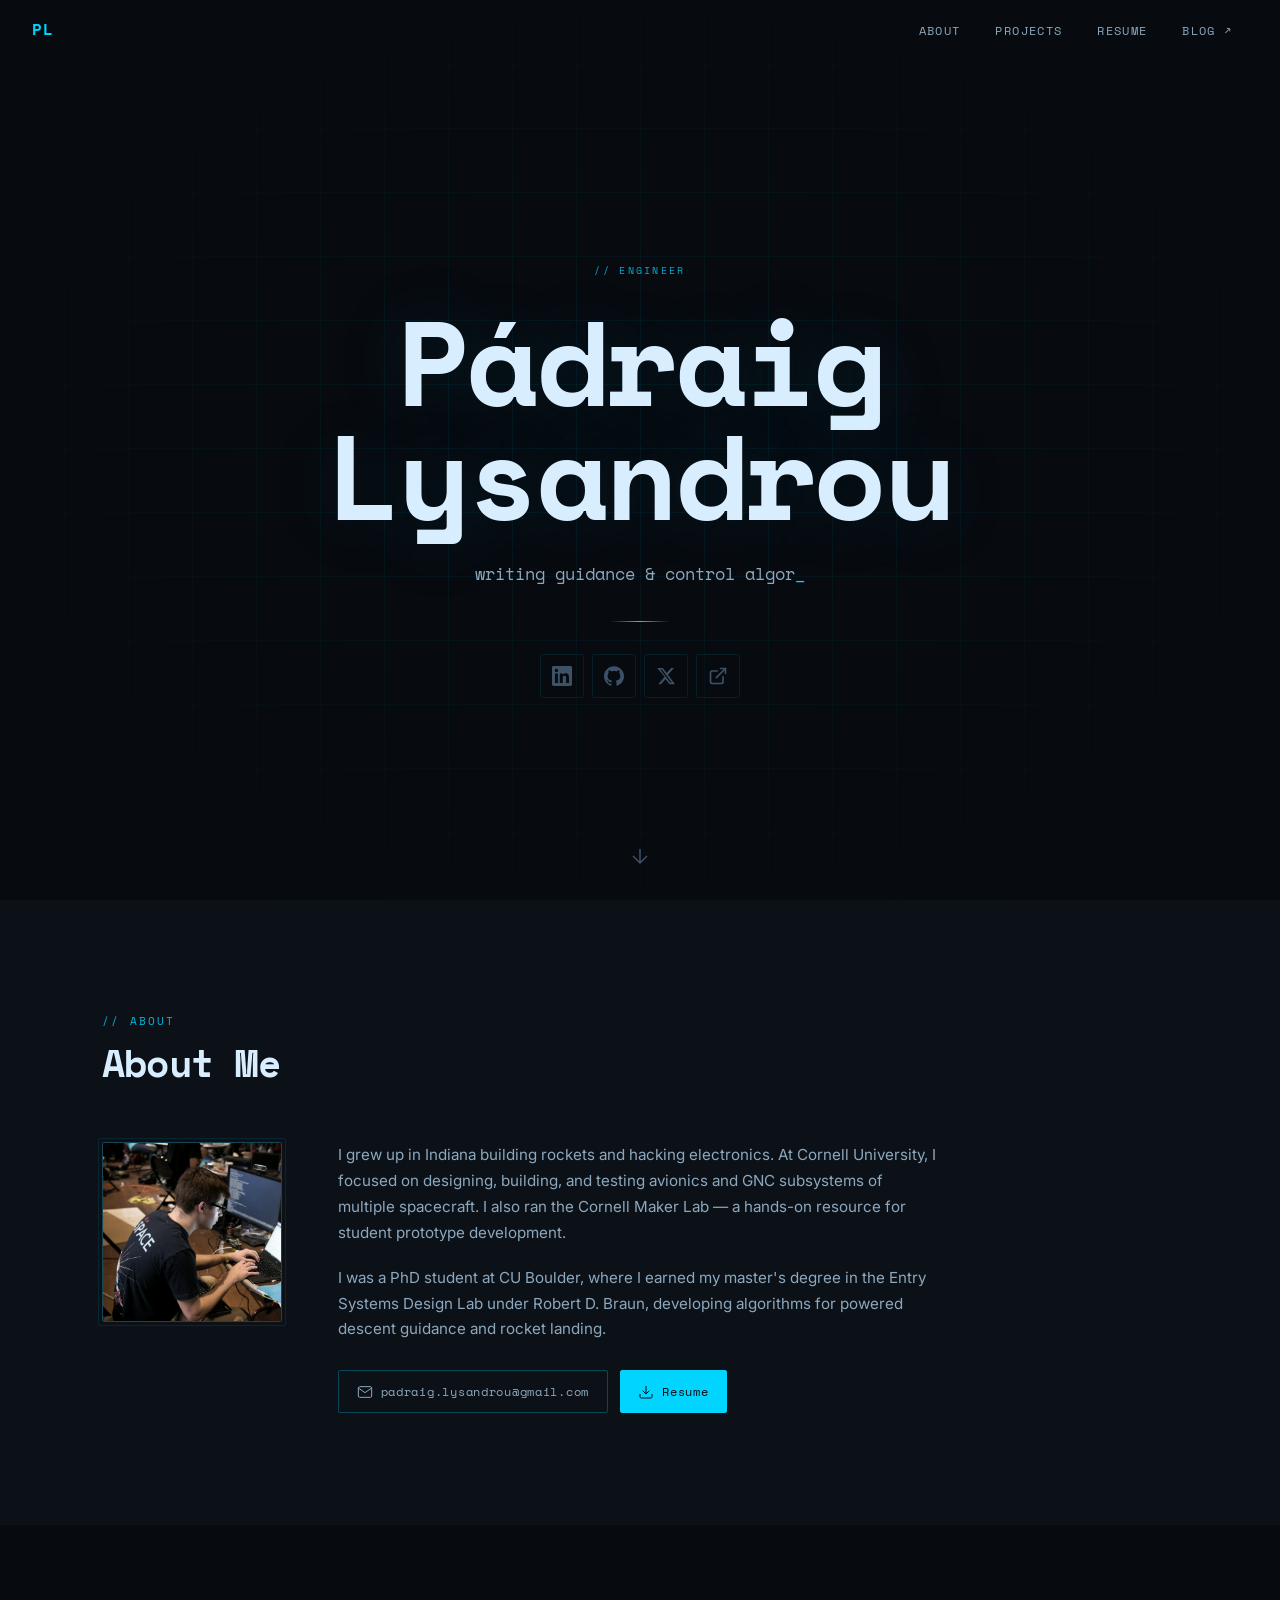
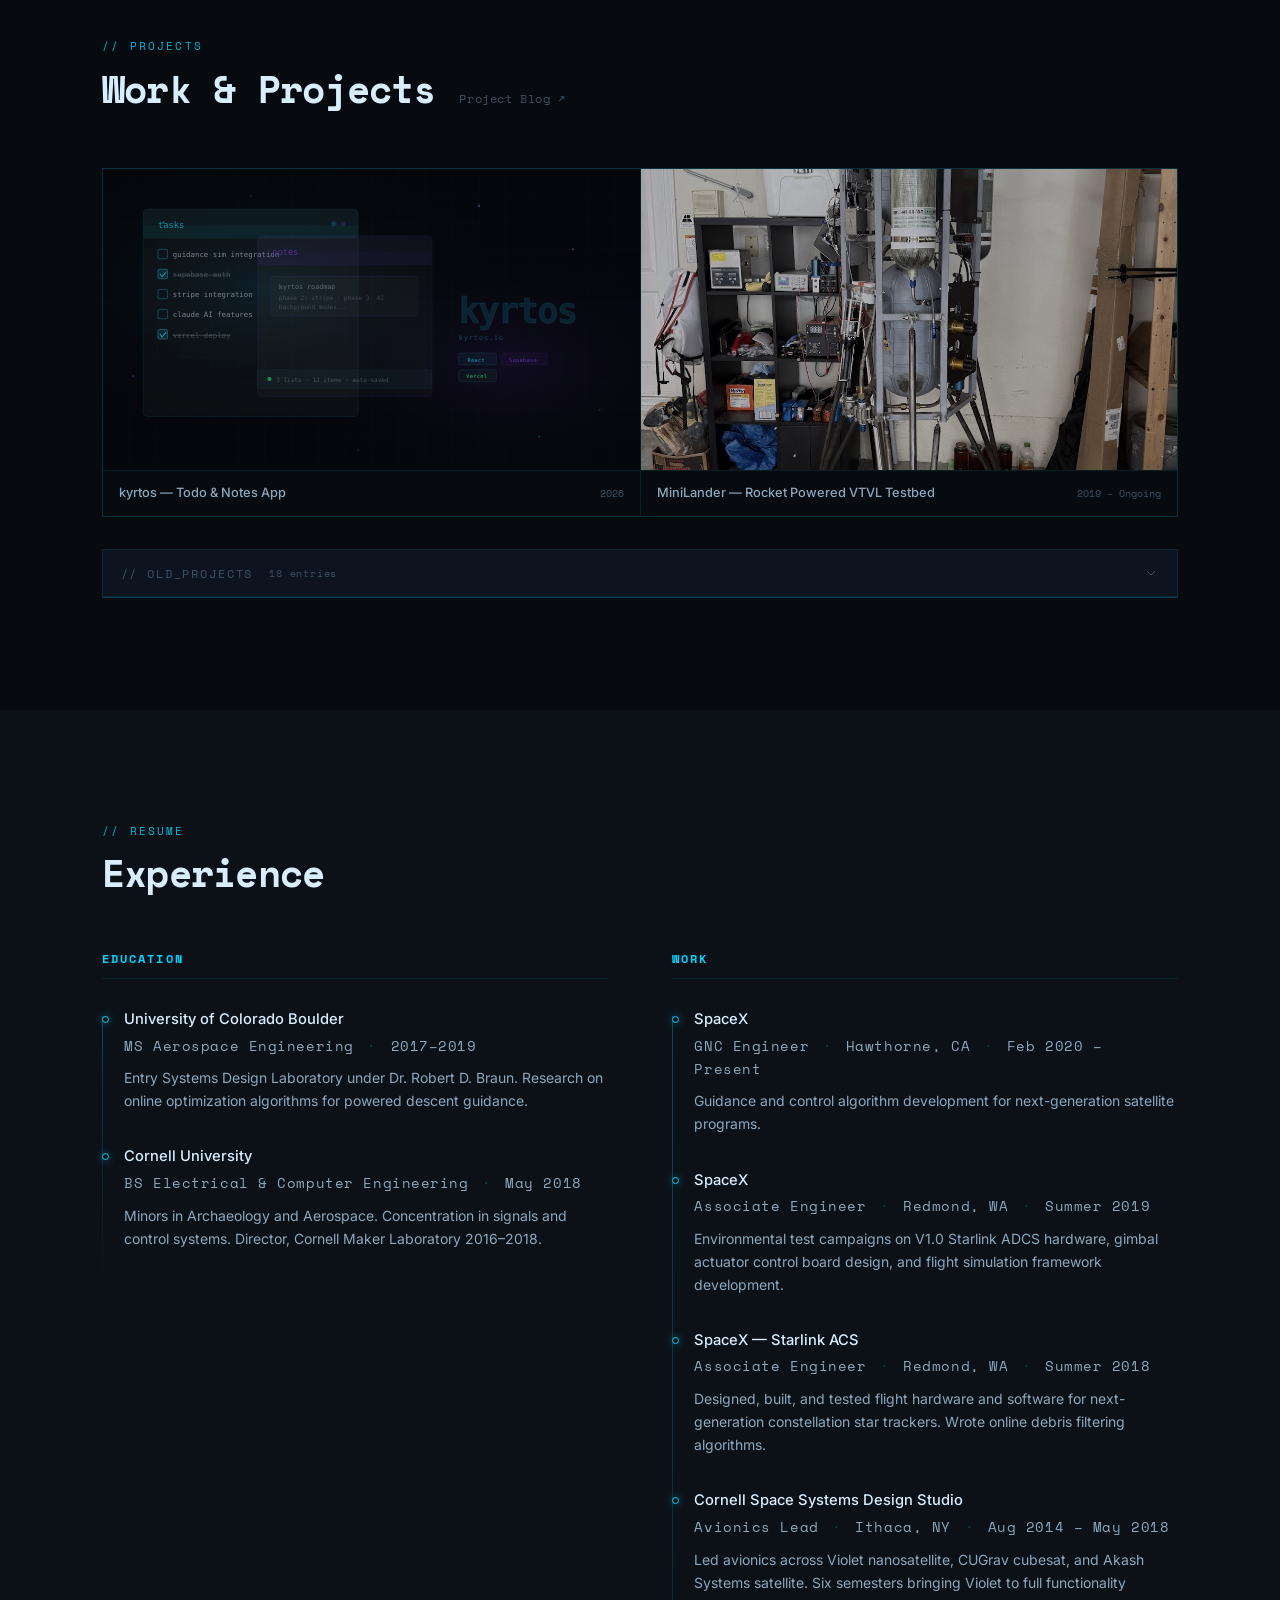
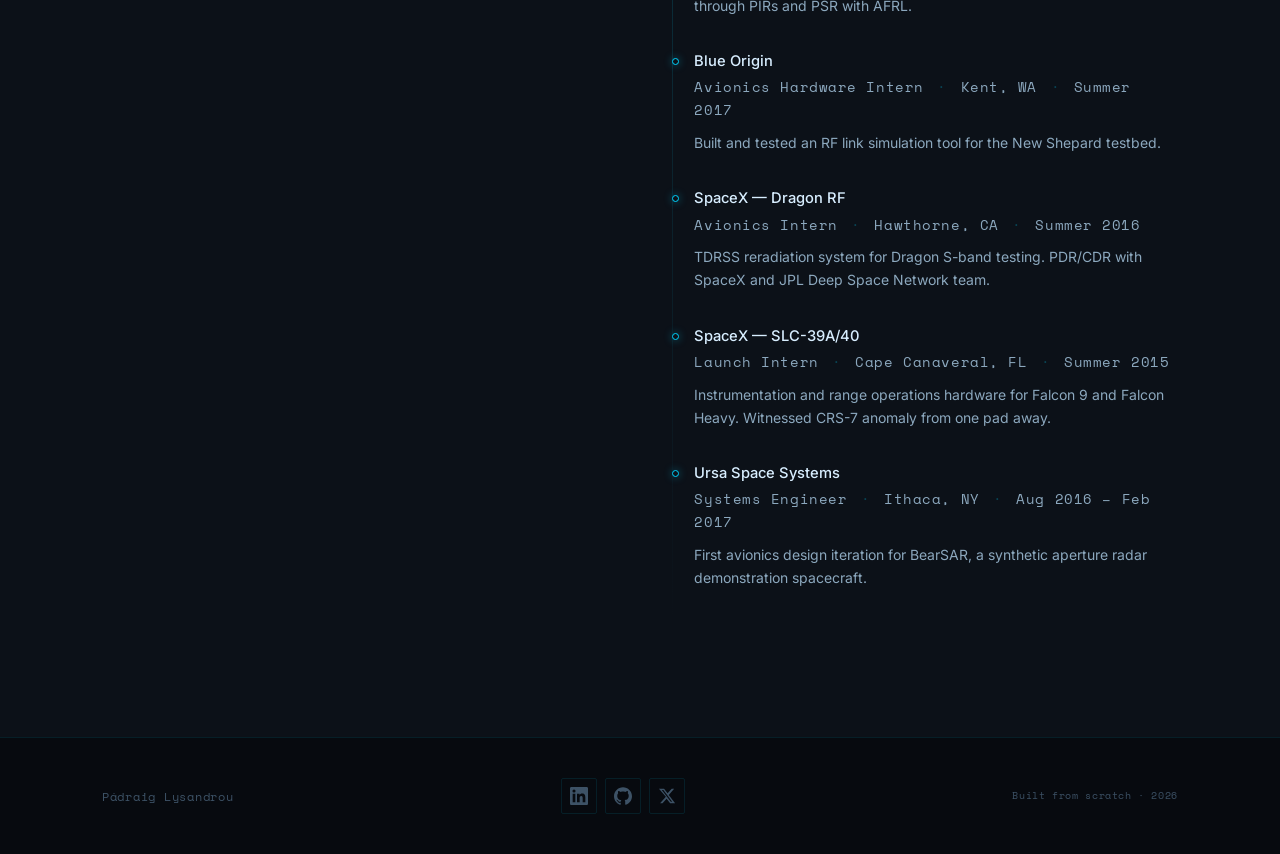
==== commit 7ae568bb: "bringing this shit into the modern era" ====
--- a/index.html
+++ b/index.html
@@ -1,893 +1,413 @@
-   <!DOCTYPE html>
-   <!--[if lt IE 8 ]><html class="no-js ie ie7" lang="en"> <![endif]-->
-   <!--[if IE 8 ]><html class="no-js ie ie8" lang="en"> <![endif]-->
-   <!--[if (gte IE 8)|!(IE)]><!--><html class="no-js" lang="en"> <!--<![endif]-->
-   <head>
-
-      <!--- Basic Page Needs
-      ================================================== -->
-      <meta charset="utf-8">
-   	<title>Padraig Lysandrou</title>
-   	<meta name="description" content="">
-   	<meta name="author" content="Padraig Lysandrou">
-
-      <!-- Mobile Specific Metas
-      ================================================== -->
-   	<meta name="viewport" content="width=device-width, initial-scale=1, maximum-scale=1">
-
-   	<!-- CSS
-       ================================================== -->
-      <link rel="stylesheet" href="css/default.css">
-   	<link rel="stylesheet" href="css/layout.css">
-      <link rel="stylesheet" href="css/media-queries.css">
-      <link rel="stylesheet" href="css/magnific-popup.css">
-
-      <!-- Script
-      ================================================== -->
-   	<script src="js/modernizr.js"></script>
-
-      <!-- Favicons
-   	================================================== -->
-   	<link rel="shortcut icon" href="favicon.ico" >
-
-      <!-- Global Site Tag (gtag.js) - Google Analytics -->
-      <script async src="https://www.googletagmanager.com/gtag/js?id=UA-81686080-1"></script>
-      <script>
-         window.dataLayer = window.dataLayer || [];
-         function gtag(){dataLayer.push(arguments)};
-         gtag('js', new Date());
-         gtag('config', 'UA-81686080-1');
-      </script>
-   </head>
-
-   <body>
-
-      <!-- Header
-      ================================================== -->
-      <header id="home">
-
-         <nav id="nav-wrap">
-
-            <a class="mobile-btn" href="#nav-wrap" title="Show navigation">Show navigation</a>
-   	      <a class="mobile-btn" href="#" title="Hide navigation">Hide navigation</a>
-
-            <ul id="nav" class="nav">
-               <li class="current"><a class="smoothscroll" href="#home">Home</a></li>
-               <li><a class="smoothscroll" href="#about">About</a></li>
-   	        <li><a class="smoothscroll" href="#resume">Resume</a></li>
-               <li><a class="smoothscroll" href="#portfolio">Projects</a></li>
-               <li><a href="https://www.notforflight.com">Project Blog</a></li>
-            </ul> <!-- end #nav -->
-
-         </nav> <!-- end #nav-wrap -->
-         <div class="row banner">
-            <div class="banner-text">
-               <h1 class="responsive-headline">I'm Pádraig Lysandrou.</h1>
-               <h3> I write guidance and control algorithms for <span>spacecraft</span>. But, I also enjoy tinkering with <span>electronics</span>. <br><a class="smoothscroll" href="#about">About me</a>.</h3>
-               <hr />
-               <ul class="social">
-                  <li><a href="https://www.linkedin.com/in/p%C3%A1draig-lysandrou-734213a4/"><i class="fa fa-linkedin"></i></a></li>
-                  <li><a href="https://twitter.com/lysandrou_/"><i class="fa fa-twitter"></i></a></li>
-                  <li><a href="https://github.com/Lysandr"><i class="fa fa-github"></i></a></li>
-                  <li><a href="https://www.notforflight.com"><i class="fa fa-arrow-circle-right"></i></a></li>
-               </ul>
-            </div>
-         </div>
-
-         <p class="scrolldown">
-            <a class="smoothscroll" href="#about"><i class="icon-down-circle"></i></a>
-         </p>
-
-      </header> <!-- Header End -->
-
-
-      <!-- About Section
-      ================================================== -->
-      <section id="about">
-
-         <div class="row">
-
-            <div class="three columns">
-               <img class="profile-pic"  src="images/hackMITlaptop.jpg" alt="" />
-            </div>
-
-            <div class="nine columns main-col">
-               <h2>About Me</h2>
-               <p> I grew up in Indiana building rockets and hacking electronics. At Cornell University, I focused on designing, building, and the testing avionics and GNC subsystems of multiple spacecraft. I also ran the Cornell Maker Lab, an excellent resource for student prototype development. I was a PhD student at CU Boulder, where I got my master's degree in the Entry systems Design Lab under Robert D. Braun on developing algorithms for landing rockets.
-               </p>
-
-               <div class="row">
-                  <div class="columns contact-details">
-                     <h2>Contact Details</h2>
-                     <p class="address">
-                        <span> <a href="mailto:psl58@cornell.edu">psl58@cornell.edu</a></span>
-   					   </p>
-
-                  </div>
-
-                  <div class="columns download">
-                     <p>
-                        <a href="Padraig_Lysandrou_resume.pdf" class="button"><i class="fa fa-download"></i>Download Resume</a>
-                     </p>
-                  </div>
-
-               </div> <!-- end row -->
-
-            </div> <!-- end .main-col -->
-
-         </div>
-
-      </section> <!-- About Section End-->
-
-
-<!-- Portfolio Section IMAGES TO BE 560X420 PIXELS!
-================================================== -->
-      <section id="portfolio">
-         <div class="row">
-            <div class="twelve columns collapsed">
-               <h1><a href="https://www.notforflight.com">goto blog</a></h1>
-               <!-- portfolio-wrapper -->
-               <div id="portfolio-wrapper" class="bgrid-quarters s-bgrid-thirds cf">
-
-                  <!-- PDP1 Progress-->
-                  <div class="columns portfolio-item">
-                     <div class="item-wrap">
-                        <a href="#lander" title="Powered Descent GNC Testbed">
-                           <img alt="" src="images/portfolio/lander/cover.JPG">
-                           <div class="overlay">
-                              <div class="portfolio-item-meta">
-                                 <h5> Powered Descent GNC Testbed 2019</h5>
-                                 <p> Ongoing Project</p>
-                              </div>
-                           </div>
-                           <div class="link-icon"></div>
-                        </a>
-                     </div>
-                  </div>
-                  
-                  <!-- minHash Algorithm-->
-                  <div class="columns portfolio-item">
-                     <div class="item-wrap">
-                        <a href="#minHash" title="Randomized Hashing Applied to Music Identification">
-                           <img alt="" src="images/portfolio/minHash/waterfall.JPG">
-                           <div class="overlay">
-                              <div class="portfolio-item-meta">
-                                 <h5>Locality Sensitive Randomized Hashing Applied to Music Identification 2019</h5>
-                                 <p> A final project for APPM5720</p>
-                              </div>
-                           </div>
-                           <div class="link-icon"></div>
-                        </a>
-                     </div>
-                  </div>
-
-                  <!-- Successive Convex stuff-->
-                  <div class="columns portfolio-item">
-                     <div class="item-wrap">
-                        <a href="#succ" title="Rocket Landing Guidance - Successive Convexification">
-                           <img alt="" src="images/portfolio/succ/traj.png">
-                           <div class="overlay">
-                              <div class="portfolio-item-meta">
-                                 <h5>Rocket Landing Guidance: Successive Convexification 2018</h5>
-                                 <p> I recreated a paper by Szmuk/Acikmese</p>
-                              </div>
-                           </div>
-                           <div class="link-icon"></div>
-                        </a>
-                     </div>
-                  </div>
-
-                  <!-- Control Moment Gyroscope Work-->
-                  <div class="columns portfolio-item">
-                     <div class="item-wrap">
-                        <a href="#cmg" title="Momentum Exchange Device Framework">
-                           <img alt="" src="images/portfolio/cmg/consider.JPG">
-                           <div class="overlay">
-                              <div class="portfolio-item-meta">
-                                 <h5>RWA and CMG Sim Framework 2018</h5>
-                                 <p> ASEN6010</p>
-                              </div>
-                           </div>
-                           <div class="link-icon"></div>
-                        </a>
-                     </div>
-                  </div>
-
-                  <!-- LR101 work -->
-                  <div class="columns portfolio-item">
-                     <div class="item-wrap">
-                        <a href="#LR101" title="Restoring a Liquid Rocket Engine">
-                           <img alt="" src="images/portfolio/LR101/LR3.JPG">
-                           <div class="overlay">
-                              <div class="portfolio-item-meta">
-                                 <h5>Restoring a Liquid Rocket Engine 2018</h5>
-                                 <p>An LR101 from an Atlas Vehicle</p>
-                              </div>
-                           </div>
-                           <div class="link-icon"></div>
-                        </a>
-                     </div>
-                  </div>
-
-                  <!-- LQG work -->
-                  <div class="columns portfolio-item">
-                     <div class="item-wrap">
-                        <a href="#LQG" title="LQG">
-                           <img alt="" src="images/portfolio/LQG/LQR.png">
-                           <div class="overlay">
-                              <div class="portfolio-item-meta">
-                                 <h5>LQG Control 2018</h5>
-                                 <p>A final project at Cornell</p>
-                              </div>
-                           </div>
-                           <div class="link-icon"></div>
-                        </a>
-                     </div>
-                  </div>
-
-                  <!-- Convex Optimal Rocket Landing 2017 -->
-                  <div class="columns portfolio-item">
-                     <div class="item-wrap">
-                        <a href="#cvx" title="cvx">
-                           <img alt="" src="images/portfolio/cvx1/3Dtraj.PNG">
-                           <div class="overlay">
-                              <div class="portfolio-item-meta">
-                                 <h5>Convex Optimal Rocket Landing 2017</h5>
-                                 <p> I recreated a paper by Blackmore/Acikmese/Ploen/Carson</p>
-                              </div>
-                           </div>
-                           <div class="link-icon"></div>
-                        </a>
-                     </div>
-                  </div>
-
-                  <!-- Stewart Platform 2017 -->
-                  <div class="columns portfolio-item">
-                     <div class="item-wrap">
-                        <a href="#stewie" title="stewie">
-                           <img alt="" src="images/portfolio/stewie/toppic.jpg">
-                           <div class="overlay">
-                              <div class="portfolio-item-meta">
-                                 <h5> Stewart Platform 2017 </h5>
-                                 <p> </p>
-                              </div>
-                           </div>
-                           <div class="link-icon"></div>
-                        </a>
-                     </div>
-                  </div>
-
-                  <!-- Keyboard Stuff -->
-                  <div class="columns portfolio-item">
-                     <div class="item-wrap">
-                        <a href="#kbd" title="kbd">
-                           <img alt="" src="images/portfolio/kbd/cover.jpg">
-                           <div class="overlay">
-                              <div class="portfolio-item-meta">
-                                 <h5> TeXboard 2018-19 </h5>
-                                 <p> </p>
-                              </div>
-                           </div>
-                           <div class="link-icon"></div>
-                        </a>
-                     </div>
-                  </div>
-
-                  <!-- ebrd stuff -->
-                  <div class="columns portfolio-item">
-                     <div class="item-wrap">
-                        <a href="#ebrd" title="ebrd">
-                           <img alt="" src="images/portfolio/ebrd/brd.JPG">
-                           <div class="overlay">
-                              <div class="portfolio-item-meta">
-                                 <h5> Electric Longboard 2018 </h5>
-                                 <p> (Ugh I know...) </p>
-                              </div>
-                           </div>
-                           <div class="link-icon"></div>
-                        </a>
-                     </div>
-                  </div>
-
-                  <!-- Quadrotor Stuff -->
-                  <div class="columns portfolio-item">
-                     <div class="item-wrap">
-                        <a href="#quad" title="quad">
-                           <img alt="" src="images/portfolio/quad/overhead.jpg">
-                           <div class="overlay">
-                              <div class="portfolio-item-meta">
-                                 <h5> Quadrotor 2017 </h5>
-                                 <p> Classic </p>
-                              </div>
-                           </div>
-                           <div class="link-icon"></div>
-                        </a>
-                     </div>
-                  </div>
-
-                  <!-- HackMIT 2018 -->
-                  <div class="columns portfolio-item">
-                     <div class="item-wrap">
-                        <a href="#hackMIT18" title="hackMIT18">
-                           <img alt="" src="images/portfolio/hackMIT/arm.jpg">
-                           <div class="overlay">
-                              <div class="portfolio-item-meta">
-                                 <h5> hackMIT 2018 </h5>
-                                 <p> we did another thing!</p>
-                              </div>
-                           </div>
-                           <div class="link-icon"></div>
-                        </a>
-                     </div>
-                  </div> <!-- item end -->
-
-                  <!-- HackMIT -->
-                  <div class="columns portfolio-item">
-                     <div class="item-wrap">
-                        <a href="#hackMIT" title="hackMIT">
-                           <img alt="" src="images/portfolio/hackMIT/hackMITlaptop.jpg">
-                           <div class="overlay">
-                              <div class="portfolio-item-meta">
-                                 <h5> hackMIT 2017 </h5>
-                                 <p>we won a thing!</p>
-                              </div>
-                           </div>
-                           <div class="link-icon"></div>
-                        </a>
-                     </div>
-                  </div> <!-- item end -->
-
-                  <!-- Caltech Space Challenge 2017 -->
-                  <div class="columns portfolio-item">
-                     <div class="item-wrap">
-                        <a href="#caltech" title="caltech">
-                           <img alt="" src="images/portfolio/csc/rana.JPG">
-                           <div class="overlay">
-                              <div class="portfolio-item-meta">
-                                 <h5>Caltech Space Challenge 2017</h5>
-                                 <p>we won a thing!</p>
-                              </div>
-                           </div>
-                           <div class="link-icon"></div>
-                        </a>
-                     </div>
-                  </div> <!-- item end -->
-
-                  <!-- CuGrav -->
-                  <div class="columns portfolio-item">
-                     <div class="item-wrap">
-                        <a href="#cugrav" title="cugrav">
-                           <img alt="" src="images/portfolio/cug/cover.png">
-                           <div class="overlay">
-                              <div class="portfolio-item-meta">
-                                 <h5> Cornell University Artificial Gravity Cubesat</h5>
-                                 <p> A stable spinning 3U Cubesat</p>
-                              </div>
-                           </div>
-                           <div class="link-icon"></div>
-                        </a>
-                     </div>
-                  </div> <!-- item end -->
-
-                  <!-- Akash Space Systems -->
-                  <div class="columns portfolio-item">
-                     <div class="item-wrap">
-                        <a href="#akash" title="akash">
-                           <img alt="" src="images/portfolio/akash/cover.PNG">
-                           <div class="overlay">
-                              <div class="portfolio-item-meta">
-                                 <h5> Akash Systems 6U Satellite Study</h5>
-                                 <p> To support Akash System's Tb/s transmitters</p>
-                              </div>
-                           </div>
-                           <div class="link-icon"></div>
-                        </a>
-                     </div>
-                  </div> <!-- item end -->
-                  
-                  <!-- Violet  -->
-                  <div class="columns portfolio-item">
-                     <div class="item-wrap">
-                        <a href="#violet" title="violet">
-                           <img alt="" src="images/portfolio/violet/side.PNG">
-                           <div class="overlay">
-                              <div class="portfolio-item-meta">
-                                 <h5> Violet 55kg Nanosatellite</h5>
-                                 <p> Testing 8x CMG Attitude Control Algorithms</p>
-                              </div>
-                           </div>
-                           <div class="link-icon"></div>
-                        </a>
-                     </div>
-                  </div> <!-- item end -->
-
-                  <!-- 5010  -->
-                  <div class="columns portfolio-item">
-                     <div class="item-wrap">
-                        <a href="#5010" title="Mode Switching ADCS Sim 2019">
-                           <img alt="" src="images/portfolio/5010/main.JPG">
-                           <div class="overlay">
-                              <div class="portfolio-item-meta">
-                                 <h5> Mode Switching ADCS Sim</h5>
-                                 <p> Another assignment ...</p>
-                              </div>
-                           </div>
-                           <div class="link-icon"></div>
-                        </a>
-                     </div>
-                  </div> <!-- item end -->
-
-                  <!-- Select Older Projects: Linacs, Tesla coils, robot arms etc -->
-                  <div class="columns portfolio-item">
-                     <div class="item-wrap">
-                        <a href="#selectother" title="selectother">
-                           <img alt="" src="images/portfolio/other/cover.jpg">
-                           <div class="overlay">
-                              <div class="portfolio-item-meta">
-                                 <h5> Old Projects (Pre 2015)</h5>
-                                 <p> Before Cornell!</p>
-                              </div>
-                           </div>
-                           <div class="link-icon"></div>
-                        </a>
-                     </div>
-                  </div> <!-- item end -->
-
-
-
-               </div> <!-- portfolio-wrapper end -->
-            </div> <!-- twelve columns end -->
-
-<!-- ACTUAL ARTICLE CONTENT GOES HERE! -->
-
-            <!-- Lander Work -->
-            <div id="lander" class="popup-modal mfp-hide">
-               <img class="scale-with-grid" src="" alt="" />
-               <div class="description-box">
-                  <h4>A Powered Descent Testbed for GNC Development</h4>
-                  <p> This is an on-going personal project. Expect updates soon.
-                  </p>
-               </div>
-               <div class="link-box">
-                  <a class="popup-modal-dismiss">Close</a>
-               </div>
-            </div>
-
-
-            <!-- Minhash Work -->
-            <div id="minHash" class="popup-modal mfp-hide">
-               <img class="scale-with-grid" src="images/portfolio/minHash/block.JPG" alt="" />
-               <div class="description-box">
-                  <h4>Locality Sensitive Random Hashing for Music Identification</h4>
-                  <p> In early 2019, Sam Wishnek (Aerospace PhD Student at CU Boulder) and I implemented a Shazam system that utilizes a locality sensitive random hashing scheme for APPM5720: Randomized Algorithms, a course taught by Dr. Stephen Becker (check out his convex optimization research).
-                  </p>
-                  <p>   
-                  <a href="projects/minHash.pdf">You can find the paper/synopsis here</a>. We live-demonstrated this algorithm in class. It was able to pick up Darude Sandstorm under significant noise conditions.
-                  <img class="scale-with-grid" src="images/portfolio/minHash/alg.JPG" alt="" /></p>
-               </div>
-               <div class="link-box">
-                  <a class="popup-modal-dismiss">Close</a>
-               </div>
-            </div>
-
-            <!-- Successive Convex Work -->
-            <div id="succ" class="popup-modal mfp-hide">
-               <img class="scale-with-grid" src="images/portfolio/succ/traj.png" alt="" />
-               <div class="description-box">
-                  <h4>6DoF Successive Convex Optimal Powered Descent Guidance</h4>
-                  <p> I implemented the 2018 paper "Successive Convexification for 6-DoF Mars Rocket Powered Landing with Free-Final-Time" by Szmuk and Acikmese. This was predominantly as a final project for coursework at Boulder but also to get familiar with successive convexification framework for research.
-                  <a href="projects/scvx.pdf">You can find my paper/synopsis here</a>. I also added some cold gas control work at the end to learn how it works. I didn't have time to make it a proper cold gas bang-bang system; but maybe soon. <img class="scale-with-grid" src="images/portfolio/succ/alg.PNG" alt="" /></p>
-                  <p><img class="scale-with-grid" src="images/portfolio/succ/with_aero.png" alt="" /> I also presented similar work at IPPW 2019 at Oxford University, where I implemented the algorithm with slight modifications including MRP dynamics.</p>
-               </div>
-               <div class="link-box">
-                  <a class="popup-modal-dismiss">Close</a>
-               </div>
-            </div>
-
-            <!-- CMG framework -->
-            <div id="cmg" class="popup-modal mfp-hide">
-               <img class="scale-with-grid" src="images/portfolio/cmg/eom.JPG" alt="" />
-               <div class="description-box">
-                  <h4>Reaction Wheel and Control Moment Gyroscope Attitude Control Simulation Framework</h4>
-                  <p> ASEN6010 taught by Dr. Hanspeter Schaub has a formative second assignment. It is to derive the equations of motion for N number of variable speed control moment gyroscopes (8 pages of math). This is the most general form of any momentum exchange device derivation: reaction wheels can also be derived with some simplifications on these. Then we were to build a complete attitude dynamics and control framework for infinitely many of these devices in any orientation or momentum configuration.
-                  </p><p>
-                  <a href="projects/cmg.pdf">You can find the assignment here</a>. I learned a lot from this assignment, and think it is worth sharing. <img class="scale-with-grid" src="images/portfolio/cmg/output.JPG" alt="" /></p>
-               </div>
-               <div class="link-box">
-                  <a class="popup-modal-dismiss">Close</a>
-               </div>
-            </div>
-
-            <!-- LR101 Work -->
-            <div id="LR101" class="popup-modal mfp-hide">
-               <img class="scale-with-grid" src="images/portfolio/LR101/LR1.JPG" alt="" />
-               <div class="description-box">
-                  <h4>LR101 Work</h4>
-                  <p> I built an apparatus consisting of a submersible pump, a bucket, and a 3D printed injector plate to continuously run vinegar and water through the regenerative channels for hours to clean it out. I then baked it to flush out the water. Still more work needs to be done; I may be using this for a rocket powered lander project. However, I may likely move to a lower thrust LOX/IPA engine of my own design.
-                  <img class="scale-with-grid" src="images/portfolio/LR101/LR2.JPG" alt="" />
-                  I also got a pressure sphere and some Marotta valves... We shall see where this project takes me.
-                  <img class="scale-with-grid" src="images/portfolio/LR101/parts.jpg" alt="" />
-                  </p>
-               </div>
-               <div class="link-box">
-                  <a class="popup-modal-dismiss">Close</a>
-               </div>
-            </div>
-
-            <!-- LQG -->
-            <div id="LQG" class="popup-modal mfp-hide">
-               <img class="scale-with-grid" src="images/portfolio/LQG/LQGhelix_1.png" alt="" />
-               <div class="description-box">
-                  <h4>Linear Quadratic Gaussian Control on Quadcopter</h4>
-                  <p> This is a linear quadratic regulator with fixed gain matrix and an extended kalman filter. I wrote this as a final project for MAE6780 Multivariate Control. <a href="projects/lqg.pdf">You can find the paper here</a>. I tried to do some sophisticated guidance. But to be honest, it was just a copy of some CVX work I did previously.
-                  </p>
-               </div>
-               <div class="link-box">
-                  <a class="popup-modal-dismiss">Close</a>
-               </div>
-            </div>
-
-            <!-- CVX -->
-            <div id="cvx" class="popup-modal mfp-hide">
-               <img class="scale-with-grid" src="images/portfolio/cvx1/3Dtraj.PNG" alt="" />
-               <div class="description-box">
-                  <h4>Convex Optimal Rocket Landing Guidance</h4>
-                  <p> I implemented an algorithm from papers written by Blackmore, Acikmese, Ploen, and Carson. The single problem has a fixed final time, and an outer terminal time optimization loop is run to find the best parameter. I wrote this as a final project for ECE5555 Stochastic Control and Estimation. <a href="projects/cvx.pdf">You can find my paper here</a> </p>
-               </div>
-               <div class="link-box">
-                  <a class="popup-modal-dismiss">Close</a>
-               </div>
-            </div>
-
-            <!-- Stewie -->
-            <div id="stewie" class="popup-modal mfp-hide">
-               <img class="scale-with-grid" src="images/portfolio/stewie/rendersexysmall.jpg" alt="" />
-               <div class="description-box">
-                  <h4> 3DOF Stewart Platform 2017</h4>
-                  <p> Eric Berg, Adam Weld, and I built this 3DOF Stewart platform for Dr. Bruce Land's microcontroller course at Cornell University. I worked on the hardware and wrote most of the control software. <a href="https://people.ece.cornell.edu/land/courses/ece4760/FinalProjects/f2017/psl58_aw698_eb645/psl58_aw698_eb645/index.html">You can find a website detailing this project here</a> (it might take a bit to load).</p>
-                  Please <a href="mailto:padraig.lysandrou@colorado.edu">contact me</a> if you would like me to consult on a similar project. 
-                  <img class="scale-with-grid" src="images/portfolio/stewie/isometric.PNG" alt="" />
-                  This was a super fun project and I have gotten a lot of attention from it.
-                  <body>
-                     <iframe width="480" height="400" src="https://www.youtube.com/embed/05-RaxBwdmg" frameborder="0" allow="accelerometer; autoplay; encrypted-media; gyroscope; picture-in-picture" allowfullscreen></iframe>
-                  </body>
-               </div>
-               <div class="link-box">
-                  <a class="popup-modal-dismiss">Close</a>
-               </div>
-            </div>
-
-            <!-- KBD -->
-            <div id="kbd" class="popup-modal mfp-hide">
-               <img class="scale-with-grid" src="images/portfolio/kbd/dims_texbrd.PNG" alt="" />
-               <div class="description-box">
-                  <h4> TeXbrd MkI and MkII</h4>
-                  <p> The MkII keyboard is for sale, contact me for more information!</p>
-                  <p> Admittedly, it's a weird hobby. Check <a href="https://github.com/Lysandr/TeXboard">my github</a> for some Teensy microcontroller code that can accommodate many different layout matrices. My mkI hardware is a 60% layout with LaTeX bindings. MkII is done and pretty much better in every way. It is completely from scratch, with my own case design that is 3D printed in three parts that slot together.
-                  I also like making converters for vintage keyboards like the IBM4074 "Pingmaster"; more on <a href="https://www.notforflight.com">my blog.</a> </p>
-                  <p>
-                  This is a finished MkII board.
-                  <img class="scale-with-grid" src="images/portfolio/kbd/pic2.jpg" alt="" />
-                  I have made another for a customer.
-                  <img class="scale-with-grid" src="images/portfolio/kbd/pic3.jpg" alt="" />
-                  Here you see the MkI hardware with a MkII PCB in the background.
-                  <img class="scale-with-grid" src="images/portfolio/kbd/pic1.jpg" alt="" /> 
-                  </p>
-               </div>
-               <div class="link-box">
-                  <a class="popup-modal-dismiss">Close</a>
-               </div>
-            </div>
-
-            <!-- ebrd -->
-            <div id="ebrd" class="popup-modal mfp-hide">
-               <img class="scale-with-grid" src="images/portfolio/ebrd/brd.JPG" alt="" />
-               <div class="description-box">
-                  <h4> Electric Longboard 2018 </h4>
-                  <p> I know. Very cliche. Anyways, this is a 4kW board with 18650s recycled from the hover-board days. I also designed and built the wireless controller from scratch, with the control mechanism a flexible resistor (flexistor?). I will be redesigning this because communication integrity is not quite the best.
-                  <img class="scale-with-grid" src="images/portfolio/ebrd/ctrl.jpg" alt="" />
-                  </p>
-               </div>
-               <div class="link-box">
-                  <a class="popup-modal-dismiss">Close</a>
-               </div>
-            </div>
-
-            <!-- quad -->
-            <div id="quad" class="popup-modal mfp-hide">
-               <img class="scale-with-grid" src="images/portfolio/quad/tethered.jpg" alt="" />
-               <div class="description-box">
-                  <h4> Quadrotor 2017 </h4>
-                  <p> Eric Berg and I built a drone and wrote the flight software for my embedded systems course, ECE3140, as a final project. This was just a brute force PID controller; we did not consider dynamics and manually tuned the system.</p>
-               </div>
-               <div class="link-box">
-                  <a class="popup-modal-dismiss">Close</a>
-               </div>
-            </div>
-
-            <!-- HACKMIT 2018 -->
-            <div id="hackMIT18" class="popup-modal mfp-hide">
-               <img class="scale-with-grid" src="images/portfolio/hackMIT/gallery.jpg" alt="" />
-               <div class="description-box">
-                  <h4>hackMIT BraceX - 2018</h4>
-                  <p>Eric Berg, Adam Weld, Katie Bradford, and I built a robotic-assisted exo-arm! However, we didn't win anything this year.<a href="https://devpost.com/software/bracex">Devpost.</a></p>
-               </div>
-               <div class="link-box">
-                  <a class="popup-modal-dismiss">Close</a>
-               </div>
-            </div>
-
-            <!-- HACKMIT 2017 -->
-            <div id="hackMIT" class="popup-modal mfp-hide">
-               <img class="scale-with-grid" src="images/portfolio/hackMIT/hackMITama.jpg" alt="" />
-               <div class="description-box">
-                  <h4>hackMIT 2017</h4>
-                  <p>Eric Berg, Adam Weld, and I won an award at hackMIT! We made a computer vision text-to-speech system that helps the vision impaired by telling them their surroundings, the distance to specific objects, and the describing the ambiance. We on the Amazon prize! This was actually an outstanding project and I would love to recreate it one day. <a href="https://devpost.com/software/third-eye-11th-finger">Devpost.</a> <img class="scale-with-grid" src="images/portfolio/hackMIT/11theye.jpg" alt="" /></p>
-               </div>
-               <div class="link-box">
-                  <a class="popup-modal-dismiss">Close</a>
-               </div>
-            </div>
-
-            <!-- Caltech Space Challenge 2017 -->
-            <div id="caltech" class="popup-modal mfp-hide">
-               <img class="scale-with-grid" src="images/portfolio/csc/point.JPG" alt="" />
-               <div class="description-box">
-                  <h4>Caltech Space Challenge 2017</h4>
-                  <p> I had the wonderful opportunity of spending a week at Caltech/JPL on mission formulation for a lunar base. The goal was design an architecture that would harvest hydrogen and oxygen from the regolith, and refuel craft in orbit around Earth to increase payload beyond the Earth-Moon system. Many hours spent crunching numbers, few spent sleeping. Also my team won; we all got Microsoft surface pros! <a href="http://csc.caltech.edu/CSC2017/pdfs/team_explorer_final_report.pdf">You can find the paper here.</a> You can also find a conference paper <a href=https://arc.aiaa.org/doi/pdf/10.2514/6.2017-5375"> here.</a>
-                  <img class="scale-with-grid" src="images/portfolio/csc/us.JPG" alt="" />
-                  I also got to meet astronaut and SpaceX VP Garret Reisman!
-
-                  <img class="scale-with-grid" src="images/portfolio/csc/reisman.JPG" alt="" />
-                  </p>
-               </div>
-               <div class="link-box">
-                  <a class="popup-modal-dismiss">Close</a>
-               </div>
-            </div>
-
-            <!-- CuGrav -->
-            <div id="cugrav" class="popup-modal mfp-hide">
-               <img class="scale-with-grid" src="images/portfolio/cug/header.png" alt="" />
-               <div class="description-box">
-                  <h4>CUGrav 3U Cubesat</h4>
-                  <p> Cornell Artificial Gravity cubesat started as a Master's project. The goal of this spacecraft is to be the first platform to show stable control of artificial gravity with a nonrigid tether. I lead the avionics subsystem for a year where I performed a full-system in-house design. This means that my team and I recognized the requirements for, and designed the PCBs for the power system, flight computer, attitude determination and control, telemetry, and solar power. I also wrote the requirements and outlined the flight software components. The difficulty was in developing three independent avionics subsystems that had to speak to each other and green-light power budgets.</p>
-                  <p>
-                  Here you can see the exploded view with tether motors, avionics stack, solar cells, and Kane damper loops for energy dissipation.
-                     <img class="scale-with-grid" src="images/portfolio/cug/explode.JPG" alt="" /></p>
-               </div>
-               <div class="link-box">
-                  <a class="popup-modal-dismiss">Close</a>
-               </div>
-            </div>
-
-            <!-- Akash Space Systems -->
-            <div id="akash" class="popup-modal mfp-hide">
-               <img class="scale-with-grid" src="images/portfolio/akash/sat.PNG" alt="" />
-               <div class="description-box">
-                  <h4> Akash Systems 6U Satellite</h4>
-                  <p> This was done in conjunction with 5 other students <a href="projects/akash.pdf">and the paper can be found here.</a></p>
-                  <p>
-                  Here you can see a CAD view of the avionics stack which takes up approximately 2U, where the rest of the volume is for the high gain parabolic antenna.
-                     <img class="scale-with-grid" src="images/portfolio/akash/stack.JPG" alt="" /></p>
-               </div>
-               <div class="link-box">
-                  <a class="popup-modal-dismiss">Close</a>
-               </div>
-            </div>
-
-            <!-- Violet  -->
-            <div id="violet" class="popup-modal mfp-hide">
-               <img class="scale-with-grid" src="images/portfolio/violet/cover.jpg" alt="" />
-               <div class="description-box">
-                  <h4> Violet Nanosatellite ~55kg</h4>
-                  <p> I worked on the University Nanosat Program finalist-spacecraft Violet for roughly 2.5 years under the supervision of Dr Mason Peck. I worked across all subsystems from verifying the telemetry/command systems, to building ground stations, to ultimately leading the avionics team. Under this title, I worked on every PCB on the spacecraft, bringing them to full functionality and modifying hardware and firmware as necessary to accommodate de-scoping.
-                  </p>
-                  <p>
-                  I presented to the Air Force Research Laboratory for three Pre-Integration Reviews (PIRs) and 1 Pre-Ship Review (PSR). Ultimately, they chose to use their funding elsewhere and we ended up working with Ursa Space Systems as a bus for their payload. Again, it seems the plans have changed and Violet resides in Cornell's Sibley school of mechanical and aerospace engineering with Dr. Peck.
-                  </p>
-                  <p>
-                     Here I am operating on the flight computer:
-                     <img class="scale-with-grid" src="images/portfolio/violet/me.JPG" alt="" />
-                     <img class="scale-with-grid" src="images/portfolio/violet/patch.jpg" alt="" />
-                  </p>
-               </div>
-               <div class="link-box">
-                  <a class="popup-modal-dismiss">Close</a>
-               </div>
-            </div>
-
-
-            <!-- 5010 Work -->
-            <div id="5010" class="popup-modal mfp-hide">
-               <img class="scale-with-grid" src="images/portfolio/5010/overview.JPG" alt="" />
-               <div class="description-box">
-                  <h4>Mode Switching Attitude Control</h4>
-                  <p> This was a canned final project for Dr. Schaub's attitude control course, but it was cool and worth posting up here. <a href="projects/5010.pdf"> You can find my report here.</a> The control algorithm is Lyapunov derived nonlinear PD feedback law. Actuator physics is not modeled in this project, please see my other CMG/RWA simulation framework work.
-                  </p>
-                  <p>   
-                  <img class="scale-with-grid" src="images/portfolio/5010/plots.JPG" alt="" /></p>
-               </div>
-               <div class="link-box">
-                  <a class="popup-modal-dismiss">Close</a>
-               </div>
-            </div>
-
-
-            <!-- Select Older Projects: Linacs, Tesla coils, robot arms etc -->
-         </div> <!-- row End -->
-      </section> <!-- Portfolio Section End-->
-
-
-<!-- Class work portfolio  -->
-<!--       <section id="portfolio">
-         <div class="row">
-            <div class="twelve columns collapsed">
-               <h1>Course Work Portfolio</h1>
-               <div id="portfolio-wrapper" class="bgrid-quarters s-bgrid-thirds cf">
-
-
-
-               </div> 
-            </div>
-         </div> 
-      </section>  -->
-
-
-
-
-      <!-- Resume Section
-      ================================================== -->
-      <section id="resume">
-
-         <!-- Education
-         =============================================== -->
-         <div class="row education">
-
-            <div class="three columns header-col">
-               <h1><span>Education</span></h1>
-            </div>
-
-            <div class="nine columns main-col">
-               <div class="row item">
-                  <div class="twelve columns">
-                     <h3>The University of Colorado Boulder </h3>
-                     <p class="info">MS in Aerospace Engineering <span>&bull;</span> <em class="date"> MS by Fall '19</em></p>
-                     <p> Working in the Entry systems Design Laboratory under Dr. Braun. I worked on online optimization solutions to the powered descent guidance problem.
-                     </p>
-                  </div>
-               </div> <!-- main-col end -->
-
-               <div class="row item">
-                  <div class="twelve columns">
-                     <h3>Cornell University </h3>
-                     <p class="info">BS in Electrical and Computer Engineering<span>&bull;</span> <em class="date">May 2018</em></p>
-                     <p> With minors in Archaeology and Aerospace. I have vectored my degree towards signals and control systems. I also ran the Cornell Maker Laboratory since 2016. I also did half of my MEng there.
-                     </p>
-                  </div>
-               </div> <!-- main-col end -->
-            </div> <!-- End Education -->
-
-
-         <!-- Work
-         ======================================================== -->
-         <div class="row work">
-
-            <div class="three columns header-col">
-               <h1><span>Work</span></h1>
-            </div>
-
-            <div class="nine columns main-col">
-
-               <div class="row item">
-                  <div class="twelve columns">
-                     <h3>SpaceX</h3>
-                     <p class="info">GNC Engineer<span>&bull;</span> Hawthorne, CA <span>&bull;</span> <em class="date">February '20 -- Present</em></p>
-                     <p> Guidance and control algorithm development for a new satellite project flying in 2020 :)</p>
-                  </div>
-               </div> <!-- item end -->
-
-               <div class="row item">
-                  <div class="twelve columns">
-                     <h3>SpaceX</h3>
-                     <p class="info">Associate Engineer<span>&bull;</span> Redmond, WA <span>&bull;</span> <em class="date">Summer '19</em></p>
-                     <p> I ran environmental test campaigns on V1.0 constellation attitude determination and control hardware, designed Starlink gateway gimbal actuator control boards, and worked on flight simulation framework.</p>
-                  </div>
-               </div> <!-- item end -->
-
-               <div class="row item">
-                  <div class="twelve columns">
-                     <h3>SpaceX</h3>
-                     <p class="info">Associate Engineer - Starlink Attitude Control Systems<span>&bull;</span> Redmond, WA <span>&bull;</span> <em class="date">Summer '18</em></p>
-                     <p> Designed, built, and test flight hardware and software for star trackers on the next generation constellation. Wrote online star tracker debris filtering algorithms. And some other stuff.</p>
-                  </div>
-               </div> <!-- item end -->
-
-               <div class="row item">
-                  <div class="twelve columns">
-                     <h3>Cornell University Space Systems Design Studio</h3>
-                     <p class="info">Avionics Lead<span>&bull;</span> Ithaca, NY <span>&bull;</span><em class="date">August '14 - May '18</em></p>
-                     <p> I led the avionics teams on the Violet Nanosatellite, Cornell Artificial Gravity Cubesat, and Akash Systems satellite. I spent 6 semesters bringing Violet's legacy COTS avionics system to full functionality and held pre-integration and pre-ship reviews with the Air Force Research Laboratory. I led the full-system avionics development of our artificial gravity 3U satellite from block-diagram to traces on boards. All boards were designed in-house. I spent one semester working on the budget-level COTS design of the 6U Akash Systems spacecraft meant to demonstrate communications transponders in the 100Gb/s to 1Tb/s range.
-                         <img class="scale-with-grid" src="images/portfolio/violet/mev.JPEG" alt="" />
-                     </p>
-                  </div>
-               </div> <!-- item end -->
-
-               <div class="row item">
-                  <div class="twelve columns">
-                     <h3>Blue Origin</h3>
-                     <p class="info">Avionics Hardware Intern<span>&bull;</span> Kent, WA <span>&bull;</span> <em class="date">Summer '17</em></p>
-                     <p>I built and tested an RF link simulation tool for the New Shepard testbed. I can't talk about it!
-                     </p>
-                  </div>
-               </div> <!-- item end -->
-
-               <div class="row item">
-                  <div class="twelve columns">
-                     <h3>SpaceX</h3>
-                     <p class="info">Avionics Intern - Dragon RF<span>&bull;</span> Hawthorne, CA <span>&bull;</span> <em class="date">Summer '16</em></p>
-                     <p>I worked on a TDRSS reradiation system for testing S-band communications on the Dragon vehicles. I developed other RF tools and performed post-mission analysis on Dragon RF subsystems. I held PDR and CDR level meetings with SpaceX and the Jet Propulsion Lab's Deep Space Network Team.
-                     </p>
-                  </div>
-               </div> <!-- item end -->
-
-               <div class="row item">
-                  <div class="twelve columns">
-                     <h3>SpaceX</h3>
-                     <p class="info">Launch Intern - SLC39A/40<span>&bull;</span> Cape Canaveral, FL <span>&bull;</span> <em class="date">Summer '15</em></p>
-                     <p>I worked on the instrumentation and range operations hardware required to support the Falcon 9 and Heavy vehicles. During this summer I witnessed the unfortunate CRS7 anomaly from one pad away.
-                     </p>
-                  </div>
-               </div> <!-- item end -->
-
-               <div class="row item">
-                  <div class="twelve columns">
-                     <h3>Ursa Space Systems</h3>
-                     <p class="info">Systems Engineer<span>&bull;</span> Ithaca, NY <span>&bull;</span> <em class="date">August '16 - February '17</em></p>
-                     <p>I worked on the first design iteration of avionics for a synthetic aperture radar demonstration spacecraft "BearSAR."
-                     </p>
-                  </div>
-               </div> <!-- item end -->
-            </div> <!-- main-col end -->
-         </div> <!-- End Work -->
-
-
-
-
-
-
-
-
-
-
-
-      <!-- footer -->
-      <footer>
-         <div class="row">
-            <div class="twelve columns">
-               <ul class="social-links">
-                  <li><a href="https://www.linkedin.com/in/p%C3%A1draig-lysandrou-734213a4/"><i class="fa fa-linkedin"></i></a></li>
-                  <li><a href="https://twitter.com/lysandrou_/"><i class="fa fa-twitter"></i></a></li>
-                  <li><a href="https://github.com/Lysandr"><i class="fa fa-github"></i></a></li>
-               </ul>
-               <ul class="copyright">
-                  <li>A modified <a title="Styleshout" href="http://www.styleshout.com/">Styleshout</a> design</li>
-               </ul>
-            </div>
-            <div id="go-top"><a class="smoothscroll" title="Back to Top" href="#home"><i class="icon-up-open"></i></a></div>
-         </div>
-      </footer>
-
-      <!-- Java script -->
-      <script src="http://ajax.googleapis.com/ajax/libs/jquery/1.10.2/jquery.min.js"></script>
-      <script>window.jQuery || document.write('<script src="js/jquery-1.10.2.min.js"><\/script>')</script>
-      <script type="text/javascript" src="js/jquery-migrate-1.2.1.min.js"></script>
-      <script src="js/jquery.flexslider.js"></script>
-      <script src="js/waypoints.js"></script>
-      <script src="js/jquery.fittext.js"></script>
-      <script src="js/magnific-popup.js"></script>
-      <script src="js/init.js"></script>
-
-   </body>
-
-   </html>+<!DOCTYPE html>
+<html lang="en">
+<head>
+  <meta charset="utf-8">
+  <title>Pádraig Lysandrou</title>
+  <meta name="description" content="GNC Engineer — spacecraft guidance, control, and avionics.">
+  <meta name="author" content="Pádraig Lysandrou">
+  <meta name="viewport" content="width=device-width, initial-scale=1">
+  <link rel="icon" href="favicon.ico">
+  <link rel="preconnect" href="https://fonts.googleapis.com">
+  <link rel="preconnect" href="https://fonts.gstatic.com" crossorigin>
+  <link href="https://fonts.googleapis.com/css2?family=Space+Mono:ital,wght@0,400;0,700;1,400&family=Inter:wght@300;400;500&display=swap" rel="stylesheet">
+  <link rel="stylesheet" href="css/style.css">
+</head>
+<body>
+
+  <!-- Nav -->
+  <nav id="nav">
+    <a href="#hero" class="nav-logo">PL</a>
+    <ul class="nav-links" id="nav-links">
+      <li><a href="#about">About</a></li>
+      <li><a href="#projects">Projects</a></li>
+      <li><a href="#resume">Resume</a></li>
+      <li><a href="https://www.notforflight.com" target="_blank" rel="noopener">Blog&nbsp;↗</a></li>
+    </ul>
+    <button class="nav-toggle" id="nav-toggle" aria-label="Toggle navigation" aria-expanded="false">
+      <span></span><span></span><span></span>
+    </button>
+  </nav>
+
+  <main>
+
+    <!-- Hero -->
+    <section id="hero">
+      <div class="hero-bg"></div>
+      <div class="hero-content">
+        <div class="hero-label">// ENGINEER</div>
+        <h1 class="hero-name">Pádraig<br>Lysandrou</h1>
+        <p class="hero-tagline"><span id="typewriter"></span><span class="cursor" aria-hidden="true">_</span></p>
+        <div class="hero-rule"></div>
+        <ul class="hero-socials">
+          <li>
+            <a href="https://www.linkedin.com/in/p%C3%A1draig-lysandrou-734213a4/" target="_blank" rel="noopener" aria-label="LinkedIn">
+              <svg xmlns="http://www.w3.org/2000/svg" viewBox="0 0 24 24" fill="currentColor" width="20" height="20"><path d="M20.447 20.452h-3.554v-5.569c0-1.328-.027-3.037-1.852-3.037-1.853 0-2.136 1.445-2.136 2.939v5.667H9.351V9h3.414v1.561h.046c.477-.9 1.637-1.85 3.37-1.85 3.601 0 4.267 2.37 4.267 5.455v6.286zM5.337 7.433a2.062 2.062 0 01-2.063-2.065 2.064 2.064 0 112.063 2.065zm1.782 13.019H3.555V9h3.564v11.452zM22.225 0H1.771C.792 0 0 .774 0 1.729v20.542C0 23.227.792 24 1.771 24h20.451C23.2 24 24 23.227 24 22.271V1.729C24 .774 23.2 0 22.222 0h.003z"/></svg>
+            </a>
+          </li>
+          <li>
+            <a href="https://github.com/Lysandr" target="_blank" rel="noopener" aria-label="GitHub">
+              <svg xmlns="http://www.w3.org/2000/svg" viewBox="0 0 24 24" fill="currentColor" width="20" height="20"><path d="M12 .297c-6.63 0-12 5.373-12 12 0 5.303 3.438 9.8 8.205 11.385.6.113.82-.258.82-.577 0-.285-.01-1.04-.015-2.04-3.338.724-4.042-1.61-4.042-1.61C4.422 18.07 3.633 17.7 3.633 17.7c-1.087-.744.084-.729.084-.729 1.205.084 1.838 1.236 1.838 1.236 1.07 1.835 2.809 1.305 3.495.998.108-.776.417-1.305.76-1.605-2.665-.3-5.466-1.332-5.466-5.93 0-1.31.465-2.38 1.235-3.22-.135-.303-.54-1.523.105-3.176 0 0 1.005-.322 3.3 1.23.96-.267 1.98-.399 3-.405 1.02.006 2.04.138 3 .405 2.28-1.552 3.285-1.23 3.285-1.23.645 1.653.24 2.873.12 3.176.765.84 1.23 1.91 1.23 3.22 0 4.61-2.805 5.625-5.475 5.92.42.36.81 1.096.81 2.22 0 1.606-.015 2.896-.015 3.286 0 .315.21.69.825.57C20.565 22.092 24 17.592 24 12.297c0-6.627-5.373-12-12-12"/></svg>
+            </a>
+          </li>
+          <li>
+            <a href="https://twitter.com/lysandrou_/" target="_blank" rel="noopener" aria-label="Twitter / X">
+              <svg xmlns="http://www.w3.org/2000/svg" viewBox="0 0 24 24" fill="currentColor" width="20" height="20"><path d="M18.244 2.25h3.308l-7.227 8.26 8.502 11.24H16.17l-4.714-6.231-5.401 6.231H2.744l7.73-8.835L1.254 2.25H8.08l4.713 6.231zm-1.161 17.52h1.833L7.084 4.126H5.117z"/></svg>
+            </a>
+          </li>
+          <li>
+            <a href="https://www.notforflight.com" target="_blank" rel="noopener" aria-label="Blog">
+              <svg xmlns="http://www.w3.org/2000/svg" viewBox="0 0 24 24" fill="none" stroke="currentColor" stroke-width="2" stroke-linecap="round" stroke-linejoin="round" width="20" height="20"><path d="M18 13v6a2 2 0 01-2 2H5a2 2 0 01-2-2V8a2 2 0 012-2h6"/><polyline points="15 3 21 3 21 9"/><line x1="10" y1="14" x2="21" y2="3"/></svg>
+            </a>
+          </li>
+        </ul>
+      </div>
+      <a href="#about" class="scroll-down" aria-label="Scroll to about">
+        <svg xmlns="http://www.w3.org/2000/svg" viewBox="0 0 24 24" fill="none" stroke="currentColor" stroke-width="1.5" width="24" height="24"><path d="M12 5v14M5 12l7 7 7-7"/></svg>
+      </a>
+    </section>
+
+    <!-- About -->
+    <section id="about">
+      <div class="section-wrap">
+        <header class="section-header" data-animate>
+          <span class="section-label">// about</span>
+          <h2 class="section-title">About Me</h2>
+        </header>
+        <div class="about-grid" data-animate>
+          <div class="about-photo">
+            <img src="images/hackMITlaptop.jpg" alt="Pádraig Lysandrou">
+          </div>
+          <div class="about-text">
+            <p>I grew up in Indiana building rockets and hacking electronics. At Cornell University, I focused on designing, building, and testing avionics and GNC subsystems of multiple spacecraft. I also ran the Cornell Maker Lab — a hands-on resource for student prototype development.</p>
+            <p>I was a PhD student at CU Boulder, where I earned my master's degree in the Entry Systems Design Lab under Robert D. Braun, developing algorithms for powered descent guidance and rocket landing.</p>
+            <div class="about-actions">
+              <a href="mailto:padraig.lysandrou@gmail.com" class="btn btn-outline">
+                <svg xmlns="http://www.w3.org/2000/svg" viewBox="0 0 24 24" fill="none" stroke="currentColor" stroke-width="1.5" width="16" height="16"><path d="M4 4h16c1.1 0 2 .9 2 2v12c0 1.1-.9 2-2 2H4c-1.1 0-2-.9-2-2V6c0-1.1.9-2 2-2z"/><polyline points="22,6 12,13 2,6"/></svg>
+                padraig.lysandrou@gmail.com
+              </a>
+              <a href="Padraig_Lysandrou_resume.pdf" class="btn btn-primary" download>
+                <svg xmlns="http://www.w3.org/2000/svg" viewBox="0 0 24 24" fill="none" stroke="currentColor" stroke-width="1.5" width="16" height="16"><path d="M21 15v4a2 2 0 01-2 2H5a2 2 0 01-2-2v-4"/><polyline points="7 10 12 15 17 10"/><line x1="12" y1="15" x2="12" y2="3"/></svg>
+                Resume
+              </a>
+            </div>
+          </div>
+        </div>
+      </div>
+    </section>
+
+    <!-- Projects -->
+    <section id="projects">
+      <div class="section-wrap">
+        <header class="section-header" data-animate>
+          <span class="section-label">// projects</span>
+          <div class="section-header-row">
+            <h2 class="section-title">Work &amp; Projects</h2>
+            <a href="https://www.notforflight.com" target="_blank" rel="noopener" class="section-link">Project Blog ↗</a>
+          </div>
+        </header>
+
+        <!-- Featured primary projects -->
+        <div class="project-primary" data-animate>
+
+          <article class="project-card project-card--featured" data-project="kyrtos" tabindex="0" role="button" aria-label="kyrtos">
+            <div class="project-img">
+              <img src="images/portfolio/kyrtos/cover.svg" alt="kyrtos app" loading="lazy">
+              <div class="project-overlay">
+                <div class="project-tags"><span class="tag">React</span><span class="tag">Supabase</span><span class="tag">Vercel</span><span class="tag">SaaS</span></div>
+              </div>
+            </div>
+            <div class="project-meta">
+              <h3 class="project-title">kyrtos — Todo &amp; Notes App</h3>
+              <span class="project-year">2026</span>
+            </div>
+          </article>
+
+          <article class="project-card project-card--featured" data-project="lander" tabindex="0" role="button" aria-label="Powered Descent GNC Testbed">
+            <div class="project-img">
+              <img src="images/portfolio/lander/cover.JPG" alt="Powered Descent Testbed" loading="lazy">
+              <div class="project-overlay">
+                <div class="project-tags"><span class="tag">GNC</span><span class="tag">Propulsion</span><span class="tag">Hardware</span></div>
+              </div>
+            </div>
+            <div class="project-meta">
+              <h3 class="project-title">MiniLander — Rocket Powered VTVL Testbed</h3>
+              <span class="project-year">2019 – Ongoing</span>
+            </div>
+          </article>
+        </div>
+
+        <!-- Old projects dropdown -->
+        <div class="old-projects">
+          <button class="old-projects-btn" id="old-projects-btn" aria-expanded="false" aria-controls="old-projects-content">
+            <span class="old-projects-label">// old_projects</span>
+            <span class="old-projects-count">18 entries</span>
+            <svg class="old-projects-chevron" xmlns="http://www.w3.org/2000/svg" viewBox="0 0 24 24" fill="none" stroke="currentColor" stroke-width="1.5" width="16" height="16" aria-hidden="true"><polyline points="6 9 12 15 18 9"/></svg>
+          </button>
+          <div class="old-projects-wrap" id="old-projects-content" aria-hidden="true">
+            <div class="old-projects-inner">
+              <div class="projects-grid">
+
+                <article class="project-card" data-project="violet" tabindex="0" role="button" aria-label="Violet Nanosatellite">
+                  <div class="project-img"><img src="images/portfolio/violet/side.PNG" alt="Violet Nanosatellite" loading="lazy">
+                    <div class="project-overlay"><div class="project-tags"><span class="tag">Spacecraft</span><span class="tag">Avionics</span><span class="tag">ADCS</span></div></div></div>
+                  <div class="project-meta"><h3 class="project-title">Violet Nanosatellite</h3><span class="project-year">2014–2018</span></div>
+                </article>
+
+                <article class="project-card" data-project="cugrav" tabindex="0" role="button" aria-label="CUGrav 3U Cubesat">
+                  <div class="project-img"><img src="images/portfolio/cug/cover.png" alt="CUGrav Cubesat" loading="lazy">
+                    <div class="project-overlay"><div class="project-tags"><span class="tag">Spacecraft</span><span class="tag">Avionics</span><span class="tag">ADCS</span></div></div></div>
+                  <div class="project-meta"><h3 class="project-title">CUGrav 3U Cubesat</h3><span class="project-year">2016–2018</span></div>
+                </article>
+
+                <article class="project-card" data-project="succ" tabindex="0" role="button" aria-label="Successive Convexification">
+                  <div class="project-img"><img src="images/portfolio/succ/traj.png" alt="Successive Convexification trajectory" loading="lazy">
+                    <div class="project-overlay"><div class="project-tags"><span class="tag">GNC</span><span class="tag">Optimization</span><span class="tag">Software</span></div></div></div>
+                  <div class="project-meta"><h3 class="project-title">Successive Convexification Landing</h3><span class="project-year">2018</span></div>
+                </article>
+
+                <article class="project-card" data-project="cvx" tabindex="0" role="button" aria-label="Convex Optimal Rocket Landing">
+                  <div class="project-img"><img src="images/portfolio/cvx1/3Dtraj.PNG" alt="Convex optimal trajectory" loading="lazy">
+                    <div class="project-overlay"><div class="project-tags"><span class="tag">GNC</span><span class="tag">Optimization</span><span class="tag">Software</span></div></div></div>
+                  <div class="project-meta"><h3 class="project-title">Convex Optimal Rocket Landing</h3><span class="project-year">2017</span></div>
+                </article>
+
+                <article class="project-card" data-project="cmg" tabindex="0" role="button" aria-label="CMG Simulation Framework">
+                  <div class="project-img"><img src="images/portfolio/cmg/consider.JPG" alt="CMG framework" loading="lazy">
+                    <div class="project-overlay"><div class="project-tags"><span class="tag">ADCS</span><span class="tag">Simulation</span><span class="tag">Software</span></div></div></div>
+                  <div class="project-meta"><h3 class="project-title">RWA &amp; CMG Sim Framework</h3><span class="project-year">2018</span></div>
+                </article>
+
+                <article class="project-card" data-project="5010" tabindex="0" role="button" aria-label="Mode Switching ADCS Sim">
+                  <div class="project-img"><img src="images/portfolio/5010/main.JPG" alt="Mode switching ADCS sim" loading="lazy">
+                    <div class="project-overlay"><div class="project-tags"><span class="tag">ADCS</span><span class="tag">Control</span><span class="tag">Simulation</span></div></div></div>
+                  <div class="project-meta"><h3 class="project-title">Mode Switching ADCS Sim</h3><span class="project-year">2019</span></div>
+                </article>
+
+                <article class="project-card" data-project="LQG" tabindex="0" role="button" aria-label="LQG Control">
+                  <div class="project-img"><img src="images/portfolio/LQG/LQR.png" alt="LQG control" loading="lazy">
+                    <div class="project-overlay"><div class="project-tags"><span class="tag">Control</span><span class="tag">GNC</span><span class="tag">Software</span></div></div></div>
+                  <div class="project-meta"><h3 class="project-title">LQG Control on Quadcopter</h3><span class="project-year">2018</span></div>
+                </article>
+
+                <article class="project-card" data-project="akash" tabindex="0" role="button" aria-label="Akash Systems 6U Satellite">
+                  <div class="project-img"><img src="images/portfolio/akash/cover.PNG" alt="Akash 6U satellite" loading="lazy">
+                    <div class="project-overlay"><div class="project-tags"><span class="tag">Spacecraft</span><span class="tag">Avionics</span><span class="tag">Comms</span></div></div></div>
+                  <div class="project-meta"><h3 class="project-title">Akash Systems 6U Satellite</h3><span class="project-year">2017</span></div>
+                </article>
+
+                <article class="project-card" data-project="caltech" tabindex="0" role="button" aria-label="Caltech Space Challenge">
+                  <div class="project-img"><img src="images/portfolio/csc/rana.JPG" alt="Caltech Space Challenge" loading="lazy">
+                    <div class="project-overlay"><div class="project-tags"><span class="tag">Spacecraft</span><span class="tag">Mission Design</span></div></div></div>
+                  <div class="project-meta"><h3 class="project-title">Caltech Space Challenge</h3><span class="project-year">2017</span></div>
+                </article>
+
+                <article class="project-card" data-project="minHash" tabindex="0" role="button" aria-label="LSH Music Identification">
+                  <div class="project-img"><img src="images/portfolio/minHash/waterfall.JPG" alt="MinHash spectrogram" loading="lazy">
+                    <div class="project-overlay"><div class="project-tags"><span class="tag">Algorithms</span><span class="tag">Software</span><span class="tag">ML</span></div></div></div>
+                  <div class="project-meta"><h3 class="project-title">LSH for Music Identification</h3><span class="project-year">2019</span></div>
+                </article>
+
+                <article class="project-card" data-project="LR101" tabindex="0" role="button" aria-label="LR101 Liquid Rocket Engine">
+                  <div class="project-img"><img src="images/portfolio/LR101/LR3.JPG" alt="LR101 engine" loading="lazy">
+                    <div class="project-overlay"><div class="project-tags"><span class="tag">Propulsion</span><span class="tag">Hardware</span></div></div></div>
+                  <div class="project-meta"><h3 class="project-title">LR101 Liquid Rocket Engine</h3><span class="project-year">2018</span></div>
+                </article>
+
+                <article class="project-card" data-project="stewie" tabindex="0" role="button" aria-label="Stewart Platform">
+                  <div class="project-img"><img src="images/portfolio/stewie/toppic.jpg" alt="Stewart Platform" loading="lazy">
+                    <div class="project-overlay"><div class="project-tags"><span class="tag">Hardware</span><span class="tag">Embedded</span><span class="tag">Control</span></div></div></div>
+                  <div class="project-meta"><h3 class="project-title">3DOF Stewart Platform</h3><span class="project-year">2017</span></div>
+                </article>
+
+                <article class="project-card" data-project="kbd" tabindex="0" role="button" aria-label="TeXboard Keyboard">
+                  <div class="project-img"><img src="images/portfolio/kbd/cover.jpg" alt="TeXboard keyboard" loading="lazy">
+                    <div class="project-overlay"><div class="project-tags"><span class="tag">Hardware</span><span class="tag">Embedded</span><span class="tag">PCB</span></div></div></div>
+                  <div class="project-meta"><h3 class="project-title">TeXboard MkI &amp; MkII</h3><span class="project-year">2018–2019</span></div>
+                </article>
+
+                <article class="project-card" data-project="quad" tabindex="0" role="button" aria-label="Quadrotor">
+                  <div class="project-img"><img src="images/portfolio/quad/overhead.jpg" alt="Quadrotor" loading="lazy">
+                    <div class="project-overlay"><div class="project-tags"><span class="tag">Hardware</span><span class="tag">GNC</span><span class="tag">Embedded</span></div></div></div>
+                  <div class="project-meta"><h3 class="project-title">Quadrotor</h3><span class="project-year">2017</span></div>
+                </article>
+
+                <article class="project-card" data-project="ebrd" tabindex="0" role="button" aria-label="Electric Longboard">
+                  <div class="project-img"><img src="images/portfolio/ebrd/brd.JPG" alt="Electric longboard" loading="lazy">
+                    <div class="project-overlay"><div class="project-tags"><span class="tag">Hardware</span><span class="tag">Embedded</span></div></div></div>
+                  <div class="project-meta"><h3 class="project-title">Electric Longboard</h3><span class="project-year">2018</span></div>
+                </article>
+
+                <article class="project-card" data-project="hackMIT18" tabindex="0" role="button" aria-label="hackMIT 2018">
+                  <div class="project-img"><img src="images/portfolio/hackMIT/arm.jpg" alt="hackMIT 2018 BraceX" loading="lazy">
+                    <div class="project-overlay"><div class="project-tags"><span class="tag">Hackathon</span><span class="tag">Hardware</span><span class="tag">Robotics</span></div></div></div>
+                  <div class="project-meta"><h3 class="project-title">hackMIT 2018 — BraceX</h3><span class="project-year">2018</span></div>
+                </article>
+
+                <article class="project-card" data-project="hackMIT" tabindex="0" role="button" aria-label="hackMIT 2017">
+                  <div class="project-img"><img src="images/portfolio/hackMIT/hackMITlaptop.jpg" alt="hackMIT 2017" loading="lazy">
+                    <div class="project-overlay"><div class="project-tags"><span class="tag">Hackathon</span><span class="tag">CV</span><span class="tag">Software</span></div></div></div>
+                  <div class="project-meta"><h3 class="project-title">hackMIT 2017 — Amazon Prize</h3><span class="project-year">2017</span></div>
+                </article>
+
+                <article class="project-card" data-project="selectother" tabindex="0" role="button" aria-label="Pre-2015 Projects">
+                  <div class="project-img"><img src="images/portfolio/other/cover.jpg" alt="Pre-2015 projects" loading="lazy">
+                    <div class="project-overlay"><div class="project-tags"><span class="tag">Hardware</span><span class="tag">Electronics</span><span class="tag">Pre-2015</span></div></div></div>
+                  <div class="project-meta"><h3 class="project-title">Pre-2015 Projects</h3><span class="project-year">Before Cornell</span></div>
+                </article>
+
+              </div><!-- /.projects-grid -->
+            </div><!-- /.old-projects-inner -->
+          </div><!-- /.old-projects-wrap -->
+        </div><!-- /.old-projects -->
+      </div>
+    </section>
+
+    <!-- Resume -->
+    <section id="resume">
+      <div class="section-wrap">
+        <header class="section-header" data-animate>
+          <span class="section-label">// resume</span>
+          <h2 class="section-title">Experience</h2>
+        </header>
+
+        <div class="resume-layout">
+
+          <div class="resume-col" data-animate>
+            <h3 class="resume-group">Education</h3>
+            <div class="timeline">
+
+              <div class="timeline-item">
+                <div class="timeline-content">
+                  <h4>University of Colorado Boulder</h4>
+                  <p class="timeline-meta">MS Aerospace Engineering <span>·</span> 2017–2019</p>
+                  <p>Entry Systems Design Laboratory under Dr. Robert D. Braun. Research on online optimization algorithms for powered descent guidance.</p>
+                </div>
+              </div>
+
+              <div class="timeline-item">
+                <div class="timeline-content">
+                  <h4>Cornell University</h4>
+                  <p class="timeline-meta">BS Electrical &amp; Computer Engineering <span>·</span> May 2018</p>
+                  <p>Minors in Archaeology and Aerospace. Concentration in signals and control systems. Director, Cornell Maker Laboratory 2016–2018.</p>
+                </div>
+              </div>
+
+            </div>
+          </div>
+
+          <div class="resume-col" data-animate>
+            <h3 class="resume-group">Work</h3>
+            <div class="timeline">
+
+              <div class="timeline-item">
+                <div class="timeline-content">
+                  <h4>SpaceX</h4>
+                  <p class="timeline-meta">GNC Engineer <span>·</span> Hawthorne, CA <span>·</span> Feb 2020 – Present</p>
+                  <p>Guidance and control algorithm development for next-generation satellite programs.</p>
+                </div>
+              </div>
+
+              <div class="timeline-item">
+                <div class="timeline-content">
+                  <h4>SpaceX</h4>
+                  <p class="timeline-meta">Associate Engineer <span>·</span> Redmond, WA <span>·</span> Summer 2019</p>
+                  <p>Environmental test campaigns on V1.0 Starlink ADCS hardware, gimbal actuator control board design, and flight simulation framework development.</p>
+                </div>
+              </div>
+
+              <div class="timeline-item">
+                <div class="timeline-content">
+                  <h4>SpaceX — Starlink ACS</h4>
+                  <p class="timeline-meta">Associate Engineer <span>·</span> Redmond, WA <span>·</span> Summer 2018</p>
+                  <p>Designed, built, and tested flight hardware and software for next-generation constellation star trackers. Wrote online debris filtering algorithms.</p>
+                </div>
+              </div>
+
+              <div class="timeline-item">
+                <div class="timeline-content">
+                  <h4>Cornell Space Systems Design Studio</h4>
+                  <p class="timeline-meta">Avionics Lead <span>·</span> Ithaca, NY <span>·</span> Aug 2014 – May 2018</p>
+                  <p>Led avionics across Violet nanosatellite, CUGrav cubesat, and Akash Systems satellite. Six semesters bringing Violet to full functionality through PIRs and PSR with AFRL.</p>
+                </div>
+              </div>
+
+              <div class="timeline-item">
+                <div class="timeline-content">
+                  <h4>Blue Origin</h4>
+                  <p class="timeline-meta">Avionics Hardware Intern <span>·</span> Kent, WA <span>·</span> Summer 2017</p>
+                  <p>Built and tested an RF link simulation tool for the New Shepard testbed.</p>
+                </div>
+              </div>
+
+              <div class="timeline-item">
+                <div class="timeline-content">
+                  <h4>SpaceX — Dragon RF</h4>
+                  <p class="timeline-meta">Avionics Intern <span>·</span> Hawthorne, CA <span>·</span> Summer 2016</p>
+                  <p>TDRSS reradiation system for Dragon S-band testing. PDR/CDR with SpaceX and JPL Deep Space Network team.</p>
+                </div>
+              </div>
+
+              <div class="timeline-item">
+                <div class="timeline-content">
+                  <h4>SpaceX — SLC-39A/40</h4>
+                  <p class="timeline-meta">Launch Intern <span>·</span> Cape Canaveral, FL <span>·</span> Summer 2015</p>
+                  <p>Instrumentation and range operations hardware for Falcon 9 and Falcon Heavy. Witnessed CRS-7 anomaly from one pad away.</p>
+                </div>
+              </div>
+
+              <div class="timeline-item">
+                <div class="timeline-content">
+                  <h4>Ursa Space Systems</h4>
+                  <p class="timeline-meta">Systems Engineer <span>·</span> Ithaca, NY <span>·</span> Aug 2016 – Feb 2017</p>
+                  <p>First avionics design iteration for BearSAR, a synthetic aperture radar demonstration spacecraft.</p>
+                </div>
+              </div>
+
+            </div>
+          </div>
+
+        </div><!-- /.resume-layout -->
+      </div>
+    </section>
+
+  </main>
+
+  <footer>
+    <div class="footer-wrap">
+      <span class="footer-name">Pádraig Lysandrou</span>
+      <ul class="footer-socials">
+        <li><a href="https://www.linkedin.com/in/p%C3%A1draig-lysandrou-734213a4/" target="_blank" rel="noopener" aria-label="LinkedIn">
+          <svg xmlns="http://www.w3.org/2000/svg" viewBox="0 0 24 24" fill="currentColor" width="18" height="18"><path d="M20.447 20.452h-3.554v-5.569c0-1.328-.027-3.037-1.852-3.037-1.853 0-2.136 1.445-2.136 2.939v5.667H9.351V9h3.414v1.561h.046c.477-.9 1.637-1.85 3.37-1.85 3.601 0 4.267 2.37 4.267 5.455v6.286zM5.337 7.433a2.062 2.062 0 01-2.063-2.065 2.064 2.064 0 112.063 2.065zm1.782 13.019H3.555V9h3.564v11.452zM22.225 0H1.771C.792 0 0 .774 0 1.729v20.542C0 23.227.792 24 1.771 24h20.451C23.2 24 24 23.227 24 22.271V1.729C24 .774 23.2 0 22.222 0h.003z"/></svg>
+        </a></li>
+        <li><a href="https://github.com/Lysandr" target="_blank" rel="noopener" aria-label="GitHub">
+          <svg xmlns="http://www.w3.org/2000/svg" viewBox="0 0 24 24" fill="currentColor" width="18" height="18"><path d="M12 .297c-6.63 0-12 5.373-12 12 0 5.303 3.438 9.8 8.205 11.385.6.113.82-.258.82-.577 0-.285-.01-1.04-.015-2.04-3.338.724-4.042-1.61-4.042-1.61C4.422 18.07 3.633 17.7 3.633 17.7c-1.087-.744.084-.729.084-.729 1.205.084 1.838 1.236 1.838 1.236 1.07 1.835 2.809 1.305 3.495.998.108-.776.417-1.305.76-1.605-2.665-.3-5.466-1.332-5.466-5.93 0-1.31.465-2.38 1.235-3.22-.135-.303-.54-1.523.105-3.176 0 0 1.005-.322 3.3 1.23.96-.267 1.98-.399 3-.405 1.02.006 2.04.138 3 .405 2.28-1.552 3.285-1.23 3.285-1.23.645 1.653.24 2.873.12 3.176.765.84 1.23 1.91 1.23 3.22 0 4.61-2.805 5.625-5.475 5.92.42.36.81 1.096.81 2.22 0 1.606-.015 2.896-.015 3.286 0 .315.21.69.825.57C20.565 22.092 24 17.592 24 12.297c0-6.627-5.373-12-12-12"/></svg>
+        </a></li>
+        <li><a href="https://twitter.com/lysandrou_/" target="_blank" rel="noopener" aria-label="Twitter">
+          <svg xmlns="http://www.w3.org/2000/svg" viewBox="0 0 24 24" fill="currentColor" width="18" height="18"><path d="M18.244 2.25h3.308l-7.227 8.26 8.502 11.24H16.17l-4.714-6.231-5.401 6.231H2.744l7.73-8.835L1.254 2.25H8.08l4.713 6.231zm-1.161 17.52h1.833L7.084 4.126H5.117z"/></svg>
+        </a></li>
+      </ul>
+      <span class="footer-copy">Built from scratch · 2026</span>
+    </div>
+  </footer>
+
+  <!-- Modal -->
+  <div id="modal" class="modal" aria-hidden="true" role="dialog" aria-modal="true" aria-labelledby="modal-title">
+    <div class="modal-backdrop" id="modal-backdrop"></div>
+    <div class="modal-panel">
+      <div class="modal-header">
+        <div>
+          <p class="modal-label" id="modal-year"></p>
+          <h2 class="modal-title" id="modal-title"></h2>
+          <div class="modal-tags" id="modal-tags"></div>
+        </div>
+        <button class="modal-close" id="modal-close" aria-label="Close">
+          <svg xmlns="http://www.w3.org/2000/svg" viewBox="0 0 24 24" fill="none" stroke="currentColor" stroke-width="1.5" width="20" height="20"><line x1="18" y1="6" x2="6" y2="18"/><line x1="6" y1="6" x2="18" y2="18"/></svg>
+        </button>
+      </div>
+      <div class="modal-body" id="modal-body"></div>
+    </div>
+  </div>
+
+  <script src="js/main.js"></script>
+</body>
+</html>
--- a/css/style.css
+++ b/css/style.css
@@ -0,0 +1,1032 @@
+/* ============================================================
+   Pádraig Lysandrou — Personal Site
+   Dark · Technical · Modular
+   ============================================================ */
+
+/* Custom Properties
+------------------------------------------------------------ */
+:root {
+  --bg:          #070a0f;
+  --bg-2:        #0c1118;
+  --bg-3:        #111d2a;
+  --surface:     #0d1420;
+  --accent:      #00d4ff;
+  --accent-2:    #7b2fff;
+  --accent-dim:  rgba(0, 212, 255, 0.08);
+  --accent-glow: rgba(0, 212, 255, 0.18);
+  --text:        #8ca8be;
+  --text-dim:    #3d5266;
+  --text-bright: #d8eeff;
+  --border:      rgba(0, 212, 255, 0.1);
+  --border-2:    rgba(0, 212, 255, 0.28);
+  --glow:        0 0 28px rgba(0, 212, 255, 0.14), 0 4px 24px rgba(0, 0, 0, 0.5);
+  --font-mono:   'Space Mono', 'Courier New', monospace;
+  --font-sans:   'Inter', system-ui, -apple-system, sans-serif;
+  --nav-h:       60px;
+  --max-w:       1140px;
+  --radius:      2px;
+}
+
+/* Reset & Base
+------------------------------------------------------------ */
+*, *::before, *::after { box-sizing: border-box; margin: 0; padding: 0; }
+
+html {
+  font-size: 16px;
+  scroll-behavior: smooth;
+  scrollbar-color: var(--border-2) var(--bg);
+  scrollbar-width: thin;
+}
+
+body {
+  background: var(--bg);
+  color: var(--text);
+  font-family: var(--font-sans);
+  font-size: 1rem;
+  line-height: 1.7;
+  -webkit-font-smoothing: antialiased;
+  overflow-x: hidden;
+}
+
+img { max-width: 100%; height: auto; display: block; }
+
+a { color: var(--accent); text-decoration: none; transition: color 0.2s, opacity 0.2s; }
+a:hover { color: var(--text-bright); }
+
+h1, h2, h3, h4 { color: var(--text-bright); line-height: 1.2; }
+
+ul { list-style: none; }
+
+:focus-visible {
+  outline: 2px solid var(--accent);
+  outline-offset: 3px;
+  border-radius: var(--radius);
+}
+
+/* Scrollbar */
+::-webkit-scrollbar { width: 6px; }
+::-webkit-scrollbar-track { background: var(--bg); }
+::-webkit-scrollbar-thumb { background: var(--border-2); border-radius: 3px; }
+
+/* Selection */
+::selection { background: rgba(0, 212, 255, 0.2); color: var(--text-bright); }
+
+/* Nav
+------------------------------------------------------------ */
+#nav {
+  position: fixed;
+  top: 0;
+  left: 0;
+  right: 0;
+  z-index: 900;
+  height: var(--nav-h);
+  display: flex;
+  align-items: center;
+  justify-content: space-between;
+  padding: 0 2rem;
+  transition: background 0.3s, border-color 0.3s, backdrop-filter 0.3s;
+  border-bottom: 1px solid transparent;
+}
+
+#nav.scrolled {
+  background: rgba(7, 10, 15, 0.92);
+  backdrop-filter: blur(12px);
+  -webkit-backdrop-filter: blur(12px);
+  border-bottom-color: var(--border);
+}
+
+.nav-logo {
+  font-family: var(--font-mono);
+  font-weight: 700;
+  font-size: 1rem;
+  color: var(--accent);
+  letter-spacing: 0.08em;
+  transition: opacity 0.2s;
+}
+.nav-logo:hover { opacity: 0.75; color: var(--accent); }
+
+.nav-links {
+  display: flex;
+  align-items: center;
+  gap: 0.25rem;
+}
+
+.nav-links li a {
+  font-family: var(--font-mono);
+  font-size: 0.72rem;
+  color: var(--text);
+  text-transform: uppercase;
+  letter-spacing: 0.12em;
+  padding: 0.5rem 0.9rem;
+  border: 1px solid transparent;
+  border-radius: var(--radius);
+  transition: color 0.2s, border-color 0.2s;
+}
+
+.nav-links li a:hover,
+.nav-links li a.active {
+  color: var(--accent);
+  border-color: var(--border);
+}
+
+.nav-toggle {
+  display: none;
+  flex-direction: column;
+  justify-content: center;
+  gap: 5px;
+  width: 36px;
+  height: 36px;
+  background: none;
+  border: none;
+  cursor: pointer;
+  padding: 4px;
+}
+
+.nav-toggle span {
+  display: block;
+  width: 100%;
+  height: 1px;
+  background: var(--text);
+  transition: transform 0.25s, opacity 0.25s;
+}
+
+.nav-toggle.open span:nth-child(1) { transform: translateY(6px) rotate(45deg); }
+.nav-toggle.open span:nth-child(2) { opacity: 0; }
+.nav-toggle.open span:nth-child(3) { transform: translateY(-6px) rotate(-45deg); }
+
+/* Hero
+------------------------------------------------------------ */
+#hero {
+  position: relative;
+  min-height: 100vh;
+  display: flex;
+  align-items: center;
+  justify-content: center;
+  overflow: hidden;
+  background: var(--bg);
+}
+
+.hero-bg {
+  position: absolute;
+  inset: 0;
+  background-image:
+    linear-gradient(rgba(0, 212, 255, 0.055) 1px, transparent 1px),
+    linear-gradient(90deg, rgba(0, 212, 255, 0.055) 1px, transparent 1px);
+  background-size: 64px 64px;
+  -webkit-mask-image: radial-gradient(ellipse 80% 80% at 50% 50%, black 20%, transparent 80%);
+  mask-image: radial-gradient(ellipse 80% 80% at 50% 50%, black 20%, transparent 80%);
+  animation: grid-drift 28s linear infinite;
+  pointer-events: none;
+}
+
+@keyframes grid-drift {
+  0%   { background-position: 0 0; }
+  100% { background-position: 64px 64px; }
+}
+
+.hero-content {
+  position: relative;
+  z-index: 1;
+  text-align: center;
+  padding: 0 1.5rem;
+  padding-top: var(--nav-h);
+}
+
+.hero-label {
+  font-family: var(--font-mono);
+  font-size: 0.65rem;
+  color: var(--accent);
+  text-transform: uppercase;
+  letter-spacing: 0.22em;
+  margin-bottom: 1.5rem;
+  opacity: 0.8;
+}
+
+.hero-name {
+  font-family: var(--font-mono);
+  font-weight: 700;
+  font-size: clamp(3rem, 10vw, 7.5rem);
+  color: var(--text-bright);
+  letter-spacing: -0.03em;
+  line-height: 0.95;
+  margin-bottom: 1.75rem;
+  text-shadow: 0 0 80px rgba(0, 212, 255, 0.12);
+}
+
+.hero-tagline {
+  font-family: var(--font-mono);
+  font-size: clamp(0.85rem, 2vw, 1.05rem);
+  color: var(--text);
+  min-height: 1.6em;
+  margin-bottom: 2rem;
+}
+
+.cursor {
+  color: var(--accent);
+  animation: blink 1s step-end infinite;
+}
+
+@keyframes blink {
+  0%, 100% { opacity: 1; }
+  50%       { opacity: 0; }
+}
+
+.hero-rule {
+  width: 60px;
+  height: 1px;
+  background: linear-gradient(90deg, transparent, var(--accent), transparent);
+  margin: 0 auto 2rem;
+}
+
+.hero-socials {
+  display: flex;
+  align-items: center;
+  justify-content: center;
+  gap: 0.5rem;
+}
+
+.hero-socials li a {
+  display: flex;
+  align-items: center;
+  justify-content: center;
+  width: 44px;
+  height: 44px;
+  color: var(--text-dim);
+  border: 1px solid var(--border);
+  border-radius: var(--radius);
+  transition: color 0.2s, border-color 0.2s, box-shadow 0.2s;
+}
+
+.hero-socials li a:hover {
+  color: var(--accent);
+  border-color: var(--border-2);
+  box-shadow: var(--glow);
+}
+
+.scroll-down {
+  position: absolute;
+  bottom: 2rem;
+  left: 50%;
+  transform: translateX(-50%);
+  color: var(--text-dim);
+  display: flex;
+  animation: float-down 2.5s ease-in-out infinite;
+  transition: color 0.2s;
+}
+
+.scroll-down:hover { color: var(--accent); }
+
+@keyframes float-down {
+  0%, 100% { transform: translateX(-50%) translateY(0); }
+  50%       { transform: translateX(-50%) translateY(6px); }
+}
+
+/* Sections — shared
+------------------------------------------------------------ */
+section {
+  padding: 7rem 0;
+}
+
+.section-wrap {
+  max-width: var(--max-w);
+  margin: 0 auto;
+  padding: 0 2rem;
+}
+
+.section-header {
+  margin-bottom: 3.5rem;
+}
+
+.section-label {
+  font-family: var(--font-mono);
+  font-size: 0.68rem;
+  color: var(--accent);
+  text-transform: uppercase;
+  letter-spacing: 0.2em;
+  display: block;
+  margin-bottom: 0.6rem;
+  opacity: 0.85;
+}
+
+.section-title {
+  font-family: var(--font-mono);
+  font-size: clamp(1.6rem, 3.5vw, 2.4rem);
+  color: var(--text-bright);
+  letter-spacing: -0.02em;
+}
+
+.section-header-row {
+  display: flex;
+  align-items: baseline;
+  gap: 1.5rem;
+  flex-wrap: wrap;
+}
+
+.section-link {
+  font-family: var(--font-mono);
+  font-size: 0.75rem;
+  color: var(--text-dim);
+  letter-spacing: 0.05em;
+  transition: color 0.2s;
+}
+
+.section-link:hover { color: var(--accent); }
+
+/* Scroll-reveal animation */
+[data-animate] {
+  opacity: 0;
+  transform: translateY(18px);
+  transition: opacity 0.6s ease, transform 0.6s ease;
+}
+
+[data-animate].visible {
+  opacity: 1;
+  transform: none;
+}
+
+/* About
+------------------------------------------------------------ */
+#about { background: var(--bg-2); }
+
+.about-grid {
+  display: grid;
+  grid-template-columns: 180px 1fr;
+  gap: 3.5rem;
+  align-items: start;
+}
+
+.about-photo {
+  position: relative;
+}
+
+.about-photo img {
+  width: 180px;
+  height: 180px;
+  object-fit: cover;
+  border-radius: var(--radius);
+  border: 1px solid var(--border-2);
+  filter: grayscale(30%) contrast(1.05);
+  transition: filter 0.3s;
+}
+
+.about-photo::before {
+  content: '';
+  position: absolute;
+  inset: -4px;
+  border: 1px solid var(--border);
+  border-radius: var(--radius);
+  pointer-events: none;
+}
+
+.about-photo:hover img { filter: grayscale(0%) contrast(1); }
+
+.about-text p {
+  font-size: 0.95rem;
+  color: var(--text);
+  margin-bottom: 1.2rem;
+  max-width: 60ch;
+}
+
+.about-actions {
+  display: flex;
+  gap: 0.75rem;
+  flex-wrap: wrap;
+  margin-top: 1.75rem;
+}
+
+.btn {
+  display: inline-flex;
+  align-items: center;
+  gap: 0.5rem;
+  font-family: var(--font-mono);
+  font-size: 0.75rem;
+  letter-spacing: 0.06em;
+  padding: 0.65rem 1.1rem;
+  border-radius: var(--radius);
+  border: 1px solid;
+  cursor: pointer;
+  transition: background 0.2s, color 0.2s, border-color 0.2s, box-shadow 0.2s;
+  white-space: nowrap;
+}
+
+.btn-outline {
+  color: var(--text);
+  border-color: var(--border-2);
+  background: transparent;
+}
+
+.btn-outline:hover {
+  color: var(--accent);
+  border-color: var(--accent);
+  background: var(--accent-dim);
+  box-shadow: var(--glow);
+}
+
+.btn-primary {
+  color: var(--bg);
+  border-color: var(--accent);
+  background: var(--accent);
+}
+
+.btn-primary:hover {
+  background: transparent;
+  color: var(--accent);
+  box-shadow: var(--glow);
+}
+
+/* Projects
+------------------------------------------------------------ */
+#projects { background: var(--bg); }
+
+.projects-grid {
+  display: grid;
+  grid-template-columns: repeat(4, 1fr);
+  gap: 1px;
+  background: var(--border);
+  border: 1px solid var(--border);
+}
+
+.project-card {
+  background: var(--bg);
+  cursor: pointer;
+  transition: background 0.2s;
+  position: relative;
+  overflow: hidden;
+}
+
+.project-card::after {
+  content: '';
+  position: absolute;
+  inset: 0;
+  border: 1px solid transparent;
+  pointer-events: none;
+  transition: border-color 0.2s, box-shadow 0.2s;
+  z-index: 2;
+}
+
+.project-card:hover { background: var(--surface); }
+
+.project-card:hover::after {
+  border-color: var(--accent);
+  box-shadow: inset 0 0 24px rgba(0, 212, 255, 0.06);
+}
+
+.project-img {
+  aspect-ratio: 16 / 9;
+  overflow: hidden;
+  position: relative;
+  background: var(--bg-3);
+}
+
+.project-img img {
+  width: 100%;
+  height: 100%;
+  object-fit: cover;
+  transition: transform 0.4s ease, filter 0.3s;
+  filter: brightness(0.75) saturate(0.8);
+}
+
+.project-card:hover .project-img img {
+  transform: scale(1.06);
+  filter: brightness(0.9) saturate(0.9);
+}
+
+.project-overlay {
+  position: absolute;
+  inset: 0;
+  background: linear-gradient(to top, rgba(7,10,15,0.96) 0%, rgba(7,10,15,0.3) 50%, transparent 100%);
+  display: flex;
+  align-items: flex-end;
+  padding: 0.85rem;
+  opacity: 0;
+  transition: opacity 0.25s;
+}
+
+.project-card:hover .project-overlay { opacity: 1; }
+
+.project-tags {
+  display: flex;
+  flex-wrap: wrap;
+  gap: 0.3rem;
+}
+
+.tag {
+  font-family: var(--font-mono);
+  font-size: 0.58rem;
+  color: var(--accent);
+  background: rgba(0, 212, 255, 0.1);
+  border: 1px solid rgba(0, 212, 255, 0.2);
+  padding: 0.2rem 0.45rem;
+  letter-spacing: 0.08em;
+  border-radius: var(--radius);
+  white-space: nowrap;
+}
+
+.project-meta {
+  padding: 0.85rem 1rem;
+  border-top: 1px solid var(--border);
+  display: flex;
+  justify-content: space-between;
+  align-items: baseline;
+  gap: 0.5rem;
+}
+
+.project-title {
+  font-family: var(--font-sans);
+  font-size: 0.8rem;
+  font-weight: 500;
+  color: var(--text);
+  line-height: 1.3;
+  transition: color 0.2s;
+}
+
+.project-card:hover .project-title { color: var(--text-bright); }
+
+.project-year {
+  font-family: var(--font-mono);
+  font-size: 0.62rem;
+  color: var(--text-dim);
+  white-space: nowrap;
+}
+
+/* Modal
+------------------------------------------------------------ */
+.modal {
+  position: fixed;
+  inset: 0;
+  z-index: 1000;
+  display: grid;
+  place-items: center;
+  padding: 1.5rem;
+  visibility: hidden;
+  opacity: 0;
+  transition: opacity 0.25s ease, visibility 0.25s;
+}
+
+.modal.open {
+  visibility: visible;
+  opacity: 1;
+}
+
+.modal-backdrop {
+  position: absolute;
+  inset: 0;
+  background: rgba(4, 6, 10, 0.88);
+  backdrop-filter: blur(8px);
+  -webkit-backdrop-filter: blur(8px);
+  cursor: pointer;
+}
+
+.modal-panel {
+  position: relative;
+  z-index: 1;
+  background: var(--surface);
+  border: 1px solid var(--border-2);
+  width: 100%;
+  max-width: 720px;
+  max-height: 88vh;
+  overflow-y: auto;
+  border-radius: var(--radius);
+  box-shadow: 0 0 80px rgba(0, 212, 255, 0.08), 0 24px 80px rgba(0, 0, 0, 0.7);
+  transform: scale(0.96) translateY(12px);
+  transition: transform 0.25s ease;
+  scrollbar-color: var(--border-2) var(--surface);
+  scrollbar-width: thin;
+}
+
+.modal.open .modal-panel { transform: none; }
+
+.modal-header {
+  display: flex;
+  align-items: flex-start;
+  justify-content: space-between;
+  gap: 1rem;
+  padding: 1.5rem 1.75rem 1.25rem;
+  border-bottom: 1px solid var(--border);
+  position: sticky;
+  top: 0;
+  background: var(--surface);
+  z-index: 2;
+}
+
+.modal-label {
+  font-family: var(--font-mono);
+  font-size: 0.65rem;
+  color: var(--accent);
+  letter-spacing: 0.18em;
+  text-transform: uppercase;
+  margin-bottom: 0.35rem;
+}
+
+.modal-title {
+  font-family: var(--font-mono);
+  font-size: 1.05rem;
+  color: var(--text-bright);
+  margin-bottom: 0.6rem;
+  letter-spacing: -0.01em;
+}
+
+.modal-tags { display: flex; flex-wrap: wrap; gap: 0.3rem; }
+
+.modal-close {
+  display: flex;
+  align-items: center;
+  justify-content: center;
+  width: 36px;
+  height: 36px;
+  background: none;
+  border: 1px solid var(--border);
+  border-radius: var(--radius);
+  color: var(--text-dim);
+  cursor: pointer;
+  flex-shrink: 0;
+  margin-top: 2px;
+  transition: color 0.2s, border-color 0.2s;
+}
+
+.modal-close:hover { color: var(--text-bright); border-color: var(--border-2); }
+
+.modal-body {
+  padding: 1.75rem;
+}
+
+.modal-body img {
+  width: 100%;
+  border: 1px solid var(--border);
+  border-radius: var(--radius);
+  margin-bottom: 1.25rem;
+  filter: brightness(0.9) saturate(0.85);
+}
+
+.modal-body h3 {
+  font-family: var(--font-mono);
+  font-size: 0.9rem;
+  color: var(--text-bright);
+  margin-bottom: 0.9rem;
+}
+
+.modal-body p {
+  font-size: 0.9rem;
+  color: var(--text);
+  margin-bottom: 1rem;
+  line-height: 1.75;
+}
+
+.modal-body a {
+  color: var(--accent);
+  border-bottom: 1px solid rgba(0, 212, 255, 0.2);
+  transition: border-color 0.2s;
+}
+
+.modal-body a:hover {
+  color: var(--text-bright);
+  border-bottom-color: var(--text-bright);
+}
+
+.modal-body em { color: var(--text-dim); font-style: italic; }
+
+.modal-video {
+  position: relative;
+  padding-bottom: 56.25%;
+  height: 0;
+  overflow: hidden;
+  margin-top: 1.25rem;
+  border: 1px solid var(--border);
+  border-radius: var(--radius);
+}
+
+.modal-video iframe {
+  position: absolute;
+  top: 0; left: 0;
+  width: 100%; height: 100%;
+}
+
+/* Resume
+------------------------------------------------------------ */
+#resume { background: var(--bg-2); }
+
+.resume-layout {
+  display: grid;
+  grid-template-columns: 1fr 1fr;
+  gap: 4rem;
+  align-items: start;
+}
+
+.resume-group {
+  font-family: var(--font-mono);
+  font-size: 0.72rem;
+  color: var(--accent);
+  text-transform: uppercase;
+  letter-spacing: 0.18em;
+  margin-bottom: 2rem;
+  padding-bottom: 0.75rem;
+  border-bottom: 1px solid var(--border);
+}
+
+.timeline {
+  position: relative;
+  padding-left: 1.4rem;
+}
+
+.timeline::before {
+  content: '';
+  position: absolute;
+  left: 0;
+  top: 5px;
+  bottom: 0;
+  width: 1px;
+  background: linear-gradient(to bottom, var(--border-2) 0%, var(--border) 60%, transparent 100%);
+}
+
+.timeline-item {
+  position: relative;
+  padding-bottom: 2.25rem;
+}
+
+.timeline-item::before {
+  content: '';
+  position: absolute;
+  left: -1.4rem;
+  top: 5px;
+  width: 7px;
+  height: 7px;
+  border-radius: 50%;
+  background: var(--bg-2);
+  border: 1.5px solid var(--accent);
+  box-shadow: 0 0 8px rgba(0, 212, 255, 0.4);
+}
+
+.timeline-content h4 {
+  font-family: var(--font-sans);
+  font-size: 0.92rem;
+  font-weight: 500;
+  color: var(--text-bright);
+  margin-bottom: 0.3rem;
+}
+
+.timeline-meta {
+  font-family: var(--font-mono);
+  font-size: 0.68rem;
+  color: var(--text-dim);
+  margin-bottom: 0.6rem;
+  letter-spacing: 0.04em;
+}
+
+.timeline-meta span {
+  color: var(--border-2);
+  margin: 0 0.25rem;
+}
+
+.timeline-content p {
+  font-size: 0.875rem;
+  color: var(--text);
+  line-height: 1.65;
+}
+
+/* Footer
+------------------------------------------------------------ */
+footer {
+  background: var(--bg);
+  border-top: 1px solid var(--border);
+  padding: 2.5rem 0;
+}
+
+.footer-wrap {
+  max-width: var(--max-w);
+  margin: 0 auto;
+  padding: 0 2rem;
+  display: flex;
+  align-items: center;
+  justify-content: space-between;
+  gap: 1rem;
+  flex-wrap: wrap;
+}
+
+.footer-name {
+  font-family: var(--font-mono);
+  font-size: 0.78rem;
+  color: var(--text-dim);
+  letter-spacing: 0.06em;
+}
+
+.footer-socials {
+  display: flex;
+  gap: 0.5rem;
+}
+
+.footer-socials li a {
+  display: flex;
+  align-items: center;
+  justify-content: center;
+  width: 36px;
+  height: 36px;
+  color: var(--text-dim);
+  border: 1px solid var(--border);
+  border-radius: var(--radius);
+  transition: color 0.2s, border-color 0.2s;
+}
+
+.footer-socials li a:hover {
+  color: var(--accent);
+  border-color: var(--border-2);
+}
+
+.footer-copy {
+  font-family: var(--font-mono);
+  font-size: 0.65rem;
+  color: var(--text-dim);
+  letter-spacing: 0.06em;
+}
+
+/* Featured primary projects
+------------------------------------------------------------ */
+.project-primary {
+  display: grid;
+  grid-template-columns: repeat(2, 1fr);
+  gap: 1px;
+  background: var(--border);
+  border: 1px solid var(--border);
+  margin-bottom: 2rem;
+}
+
+.project-card--featured {
+  border: none;
+  box-shadow: none;
+}
+
+.project-card--featured::after {
+  border-color: transparent;
+}
+
+.project-card--featured:hover::after {
+  border-color: var(--accent);
+  box-shadow: inset 0 0 32px rgba(0, 212, 255, 0.07);
+}
+
+.project-card--featured .project-img {
+  aspect-ratio: 16 / 9;
+}
+
+@media (max-width: 600px) {
+  .project-primary {
+    grid-template-columns: 1fr;
+  }
+}
+
+/* Old projects accordion
+------------------------------------------------------------ */
+.old-projects {
+  margin-top: 2rem;
+}
+
+.old-projects-btn {
+  width: 100%;
+  display: flex;
+  align-items: center;
+  gap: 1rem;
+  padding: 0.9rem 1.1rem;
+  background: var(--surface);
+  border: 1px solid var(--border);
+  color: var(--text-dim);
+  cursor: pointer;
+  transition: border-color 0.2s, color 0.2s, background 0.2s;
+  font-family: inherit;
+  text-align: left;
+}
+
+.old-projects-btn:hover {
+  background: var(--bg-3);
+  border-color: var(--border-2);
+  color: var(--accent);
+}
+
+.old-projects-btn[aria-expanded="true"] {
+  border-color: var(--border-2);
+  color: var(--accent);
+  border-bottom-color: transparent;
+}
+
+.old-projects-label {
+  font-family: var(--font-mono);
+  font-size: 0.72rem;
+  letter-spacing: 0.16em;
+  text-transform: uppercase;
+  color: inherit;
+}
+
+.old-projects-count {
+  font-family: var(--font-mono);
+  font-size: 0.62rem;
+  color: var(--text-dim);
+  letter-spacing: 0.08em;
+}
+
+.old-projects-chevron {
+  margin-left: auto;
+  flex-shrink: 0;
+  transition: transform 0.3s ease;
+  color: inherit;
+}
+
+.old-projects-btn[aria-expanded="true"] .old-projects-chevron {
+  transform: rotate(180deg);
+}
+
+/* Smooth height via CSS grid trick */
+.old-projects-wrap {
+  display: grid;
+  grid-template-rows: 0fr;
+  transition: grid-template-rows 0.4s ease;
+}
+
+.old-projects-wrap.open {
+  grid-template-rows: 1fr;
+}
+
+.old-projects-inner {
+  overflow: hidden;
+  border: 1px solid var(--border-2);
+  border-top: none;
+}
+
+.old-projects-inner .projects-grid {
+  border: none;
+  border-top: 1px solid var(--border);
+}
+
+/* Responsive
+------------------------------------------------------------ */
+@media (max-width: 1100px) {
+  .projects-grid { grid-template-columns: repeat(3, 1fr); }
+}
+
+@media (max-width: 900px) {
+  .about-grid {
+    grid-template-columns: 1fr;
+    gap: 2rem;
+  }
+
+  .about-photo img {
+    width: 140px;
+    height: 140px;
+  }
+
+  .about-photo::before { display: none; }
+
+  .resume-layout {
+    grid-template-columns: 1fr;
+    gap: 3rem;
+  }
+}
+
+@media (max-width: 768px) {
+  section { padding: 5rem 0; }
+
+  .nav-links {
+    position: fixed;
+    top: var(--nav-h);
+    left: 0;
+    right: 0;
+    background: rgba(7, 10, 15, 0.97);
+    backdrop-filter: blur(12px);
+    -webkit-backdrop-filter: blur(12px);
+    border-bottom: 1px solid var(--border);
+    flex-direction: column;
+    align-items: stretch;
+    padding: 1rem;
+    gap: 0.25rem;
+    transform: translateY(-100%);
+    opacity: 0;
+    pointer-events: none;
+    transition: transform 0.25s ease, opacity 0.25s;
+  }
+
+  .nav-links.open {
+    transform: none;
+    opacity: 1;
+    pointer-events: all;
+  }
+
+  .nav-links li a {
+    display: block;
+    padding: 0.75rem 1rem;
+    text-align: left;
+  }
+
+  .nav-toggle { display: flex; }
+
+  .projects-grid { grid-template-columns: repeat(2, 1fr); }
+
+  .hero-name { line-height: 1; }
+}
+
+@media (max-width: 480px) {
+  .section-wrap { padding: 0 1.25rem; }
+  .projects-grid { grid-template-columns: 1fr; }
+
+  .about-actions { flex-direction: column; }
+  .btn { justify-content: center; }
+
+  .modal-body { padding: 1.25rem; }
+  .modal-header { padding: 1.25rem 1.25rem 1rem; }
+}
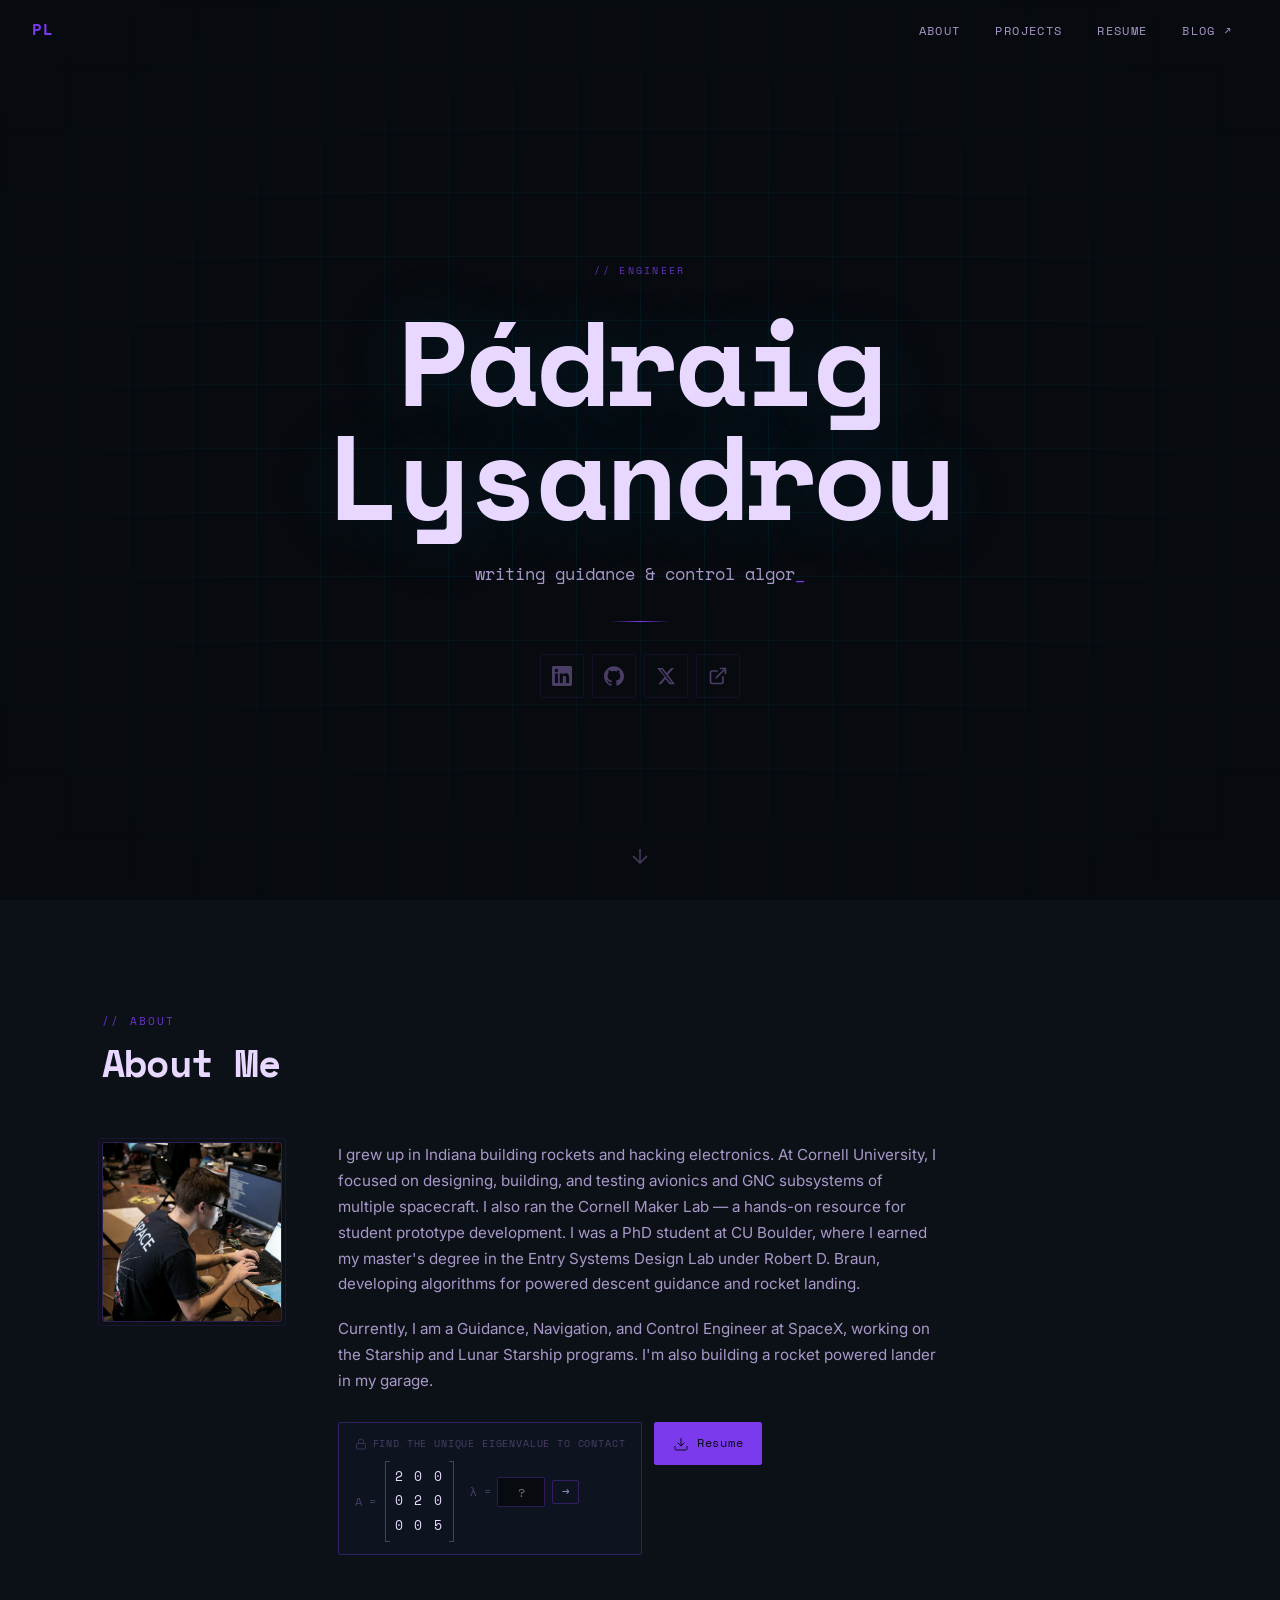
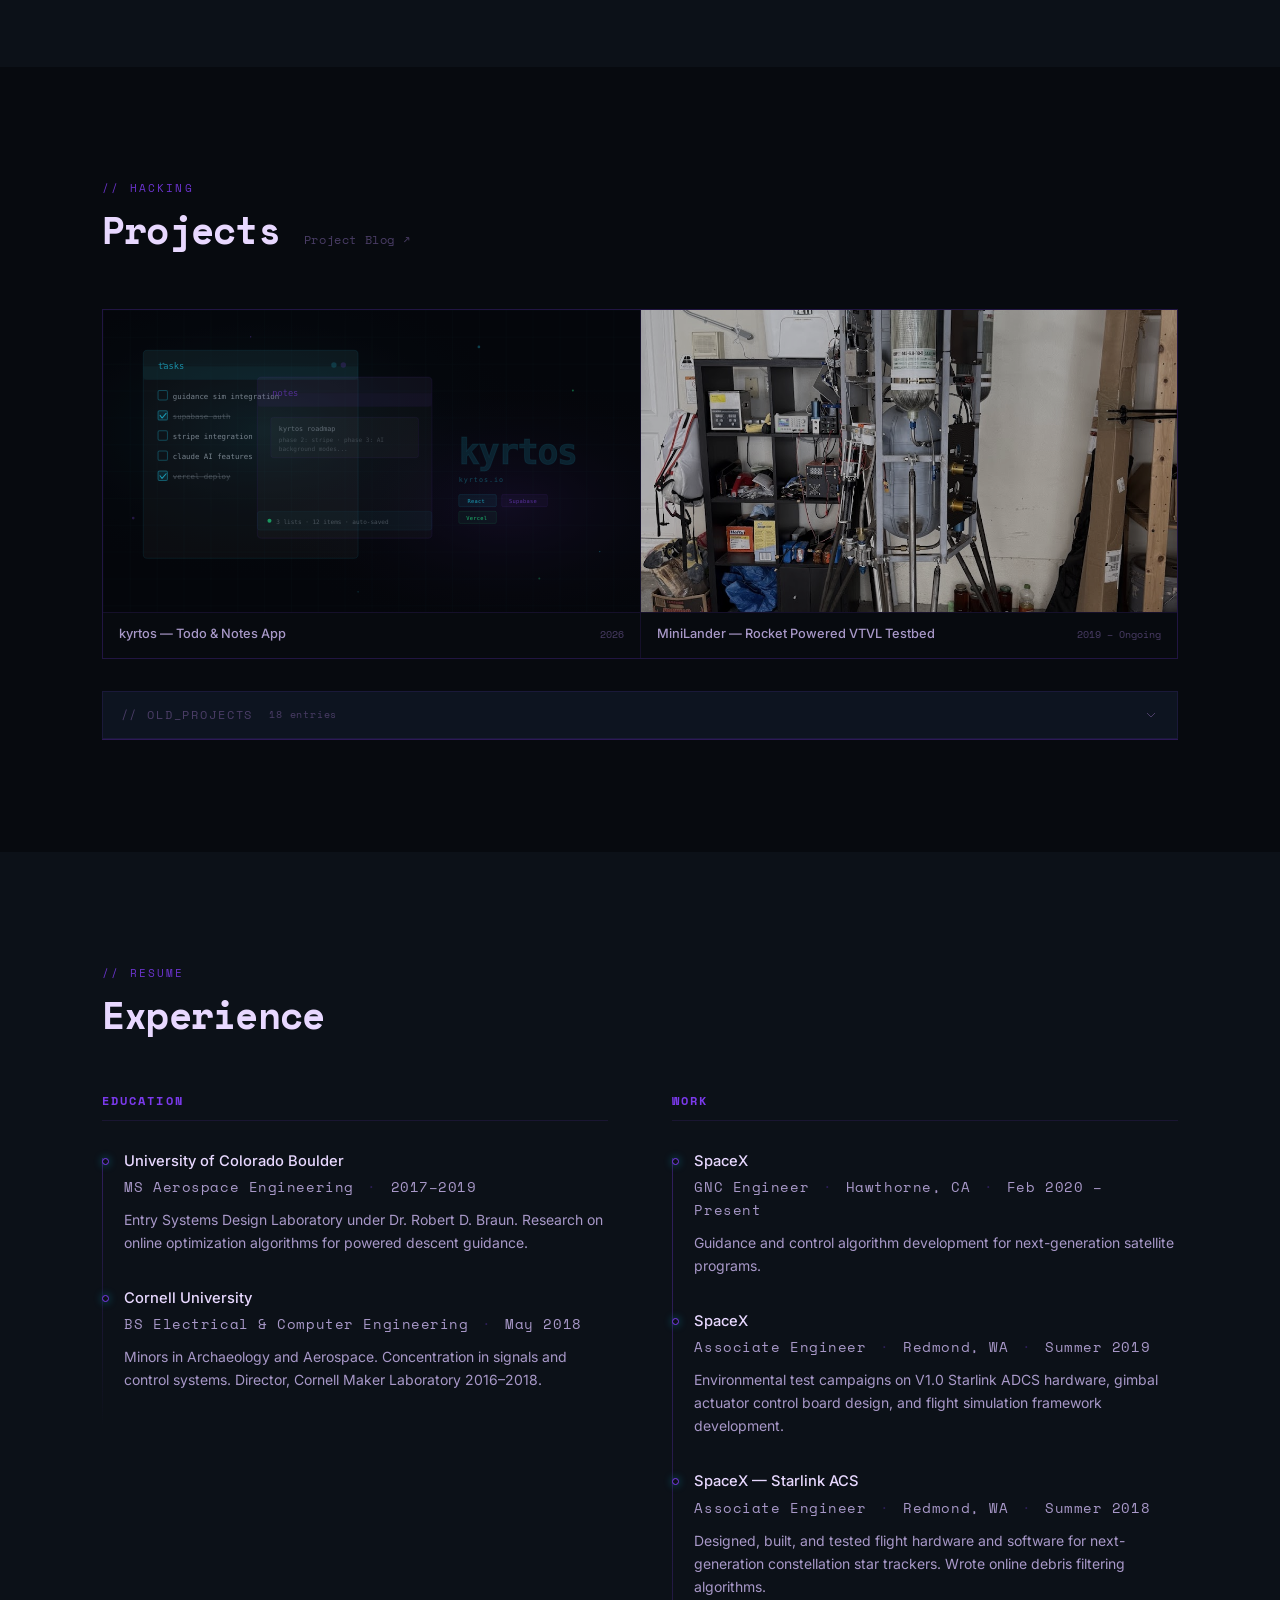
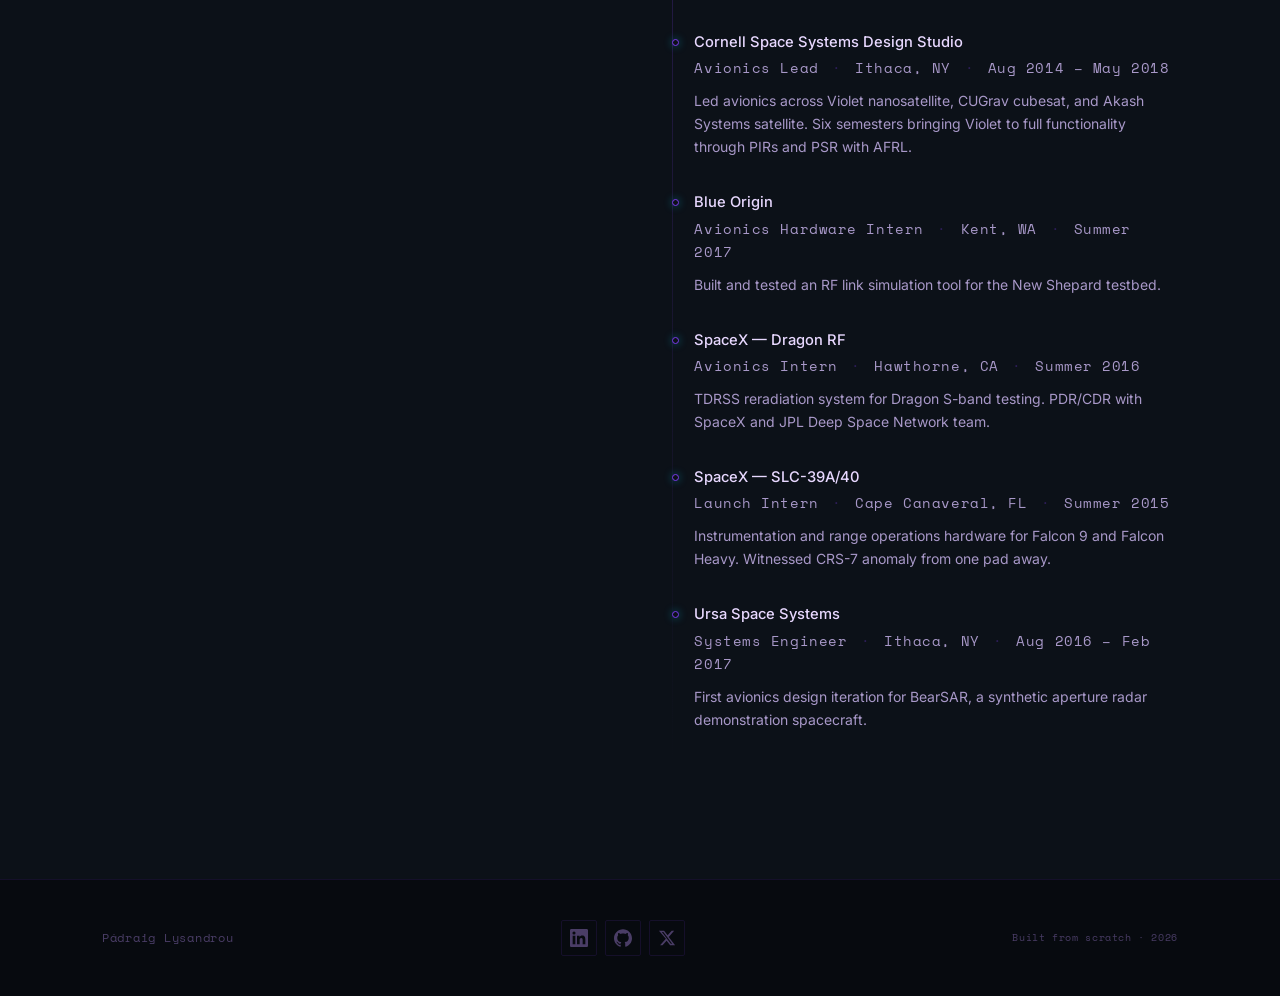
==== commit eec2cc79: "eigenvalue purple" ====
--- a/index.html
+++ b/index.html
@@ -78,12 +78,36 @@
             <img src="images/hackMITlaptop.jpg" alt="Pádraig Lysandrou">
           </div>
           <div class="about-text">
-            <p>I grew up in Indiana building rockets and hacking electronics. At Cornell University, I focused on designing, building, and testing avionics and GNC subsystems of multiple spacecraft. I also ran the Cornell Maker Lab — a hands-on resource for student prototype development.</p>
-            <p>I was a PhD student at CU Boulder, where I earned my master's degree in the Entry Systems Design Lab under Robert D. Braun, developing algorithms for powered descent guidance and rocket landing.</p>
+            <p>I grew up in Indiana building rockets and hacking electronics. At Cornell University, I focused on designing, building, and testing avionics and GNC subsystems of multiple spacecraft. I also ran the Cornell Maker Lab — a hands-on resource for student prototype development. I was a PhD student at CU Boulder, where I earned my master's degree in the Entry Systems Design Lab under Robert D. Braun, developing algorithms for powered descent guidance and rocket landing.</p>
+            <p> Currently, I am a Guidance, Navigation, and Control Engineer at SpaceX, working on the Starship and Lunar Starship programs. I'm also building a rocket powered lander in my garage.</p>
             <div class="about-actions">
-              <a href="mailto:padraig.lysandrou@gmail.com" class="btn btn-outline">
+              <div id="email-challenge" class="email-challenge">
+                <div class="challenge-header">
+                  <svg xmlns="http://www.w3.org/2000/svg" viewBox="0 0 24 24" fill="none" stroke="currentColor" stroke-width="1.5" width="12" height="12"><rect x="3" y="11" width="18" height="11" rx="2" ry="2"/><path d="M7 11V7a5 5 0 0110 0v4"/></svg>
+                  <span>find the unique eigenvalue to contact</span>
+                </div>
+                <div class="challenge-body">
+                  <div class="challenge-matrix-row">
+                    <span class="matrix-name">A =</span>
+                    <div class="matrix-display matrix-3x3">
+                      <span>2</span><span>0</span><span>0</span>
+                      <span>0</span><span>2</span><span>0</span>
+                      <span>0</span><span>0</span><span>5</span>
+                    </div>
+                  </div>
+                  <div class="challenge-right">
+                    <div class="challenge-answer-row">
+                      <span class="challenge-lambda">λ =</span>
+                      <input type="number" id="eigen-input" class="challenge-input" placeholder="?" autocomplete="off">
+                      <button class="challenge-btn btn btn-outline" id="eigen-btn">→</button>
+                    </div>
+                    <span id="eigen-hint" class="challenge-hint" aria-live="polite"></span>
+                  </div>
+                </div>
+              </div>
+              <a id="email-link" class="btn btn-outline" style="display:none">
                 <svg xmlns="http://www.w3.org/2000/svg" viewBox="0 0 24 24" fill="none" stroke="currentColor" stroke-width="1.5" width="16" height="16"><path d="M4 4h16c1.1 0 2 .9 2 2v12c0 1.1-.9 2-2 2H4c-1.1 0-2-.9-2-2V6c0-1.1.9-2 2-2z"/><polyline points="22,6 12,13 2,6"/></svg>
-                padraig.lysandrou@gmail.com
+                <span id="email-display"></span>
               </a>
               <a href="Padraig_Lysandrou_resume.pdf" class="btn btn-primary" download>
                 <svg xmlns="http://www.w3.org/2000/svg" viewBox="0 0 24 24" fill="none" stroke="currentColor" stroke-width="1.5" width="16" height="16"><path d="M21 15v4a2 2 0 01-2 2H5a2 2 0 01-2-2v-4"/><polyline points="7 10 12 15 17 10"/><line x1="12" y1="15" x2="12" y2="3"/></svg>
@@ -99,9 +123,9 @@
     <section id="projects">
       <div class="section-wrap">
         <header class="section-header" data-animate>
-          <span class="section-label">// projects</span>
+          <span class="section-label">// hacking</span>
           <div class="section-header-row">
-            <h2 class="section-title">Work &amp; Projects</h2>
+            <h2 class="section-title">Projects</h2>
             <a href="https://www.notforflight.com" target="_blank" rel="noopener" class="section-link">Project Blog ↗</a>
           </div>
         </header>
--- a/css/style.css
+++ b/css/style.css
@@ -10,16 +10,16 @@
   --bg-2:        #0c1118;
   --bg-3:        #111d2a;
   --surface:     #0d1420;
-  --accent:      #00d4ff;
-  --accent-2:    #7b2fff;
-  --accent-dim:  rgba(0, 212, 255, 0.08);
-  --accent-glow: rgba(0, 212, 255, 0.18);
-  --text:        #8ca8be;
-  --text-dim:    #3d5266;
-  --text-bright: #d8eeff;
-  --border:      rgba(0, 212, 255, 0.1);
-  --border-2:    rgba(0, 212, 255, 0.28);
-  --glow:        0 0 28px rgba(0, 212, 255, 0.14), 0 4px 24px rgba(0, 0, 0, 0.5);
+  --accent:      #7c3aed;
+  --accent-2:    #00d4ff;
+  --accent-dim:  rgba(124, 58, 237, 0.08);
+  --accent-glow: rgba(124, 58, 237, 0.18);
+  --text:        #a898c8;
+  --text-dim:    #4a3d66;
+  --text-bright: #e8d8ff;
+  --border:      rgba(124, 58, 237, 0.12);
+  --border-2:    rgba(124, 58, 237, 0.32);
+  --glow:        0 0 28px rgba(124, 58, 237, 0.18), 0 4px 24px rgba(0, 0, 0, 0.5);
   --font-mono:   'Space Mono', 'Courier New', monospace;
   --font-sans:   'Inter', system-ui, -apple-system, sans-serif;
   --nav-h:       60px;
@@ -389,6 +389,7 @@
 
 .about-actions {
   display: flex;
+  align-items: flex-start;
   gap: 0.75rem;
   flex-wrap: wrap;
   margin-top: 1.75rem;
@@ -1030,3 +1031,126 @@
   .modal-body { padding: 1.25rem; }
   .modal-header { padding: 1.25rem 1.25rem 1rem; }
 }
+
+/* Email eigenvalue challenge
+------------------------------------------------------------ */
+.email-challenge {
+  display: inline-flex;
+  flex-direction: column;
+  gap: 0.5rem;
+  padding: 0.75rem 1rem;
+  border: 1px solid var(--border-2);
+  border-radius: var(--radius);
+  background: var(--surface);
+  font-family: var(--font-mono);
+}
+
+.challenge-header {
+  display: flex;
+  align-items: center;
+  gap: 0.35rem;
+  color: var(--text-dim);
+  font-size: 0.65rem;
+  text-transform: uppercase;
+  letter-spacing: 0.08em;
+}
+
+.challenge-body {
+  display: flex;
+  align-items: center;
+  gap: 1rem;
+}
+
+.challenge-matrix-row {
+  display: flex;
+  align-items: center;
+  gap: 0.55rem;
+}
+
+.challenge-right {
+  display: flex;
+  flex-direction: column;
+  gap: 0.3rem;
+}
+
+.matrix-name {
+  font-size: 0.78rem;
+  color: var(--text-dim);
+}
+
+.matrix-display {
+  display: inline-grid;
+  gap: 3px 10px;
+  padding: 5px 10px;
+  font-size: 0.8rem;
+  color: var(--text-bright);
+  position: relative;
+}
+
+.matrix-3x3 { grid-template-columns: repeat(3, 1.2ch); }
+
+.matrix-display::before {
+  content: '';
+  position: absolute;
+  inset: 0 auto 0 0;
+  width: 5px;
+  border: 1.5px solid var(--text-dim);
+  border-right: none;
+}
+
+.matrix-display::after {
+  content: '';
+  position: absolute;
+  inset: 0 0 0 auto;
+  width: 5px;
+  border: 1.5px solid var(--text-dim);
+  border-left: none;
+}
+
+.challenge-answer-row {
+  display: flex;
+  align-items: center;
+  gap: 0.4rem;
+  margin-top: 0;
+}
+
+.challenge-lambda {
+  font-size: 0.78rem;
+  color: var(--text-dim);
+}
+
+.challenge-input {
+  width: 3rem;
+  background: var(--bg);
+  border: 1px solid var(--border-2);
+  border-radius: var(--radius);
+  color: var(--text-bright);
+  font-family: var(--font-mono);
+  font-size: 0.78rem;
+  padding: 0.28rem 0.4rem;
+  text-align: center;
+  outline: none;
+  -moz-appearance: textfield;
+}
+
+.challenge-input::-webkit-outer-spin-button,
+.challenge-input::-webkit-inner-spin-button { -webkit-appearance: none; }
+
+.challenge-input:focus {
+  border-color: var(--accent);
+  box-shadow: 0 0 0 2px var(--accent-dim);
+}
+
+.challenge-btn {
+  padding: 0.28rem 0.55rem;
+  font-size: 0.78rem;
+  line-height: 1;
+}
+
+.challenge-hint {
+  font-size: 0.63rem;
+  color: var(--accent-2);
+  text-transform: uppercase;
+  letter-spacing: 0.07em;
+  min-height: 0.85rem;
+}
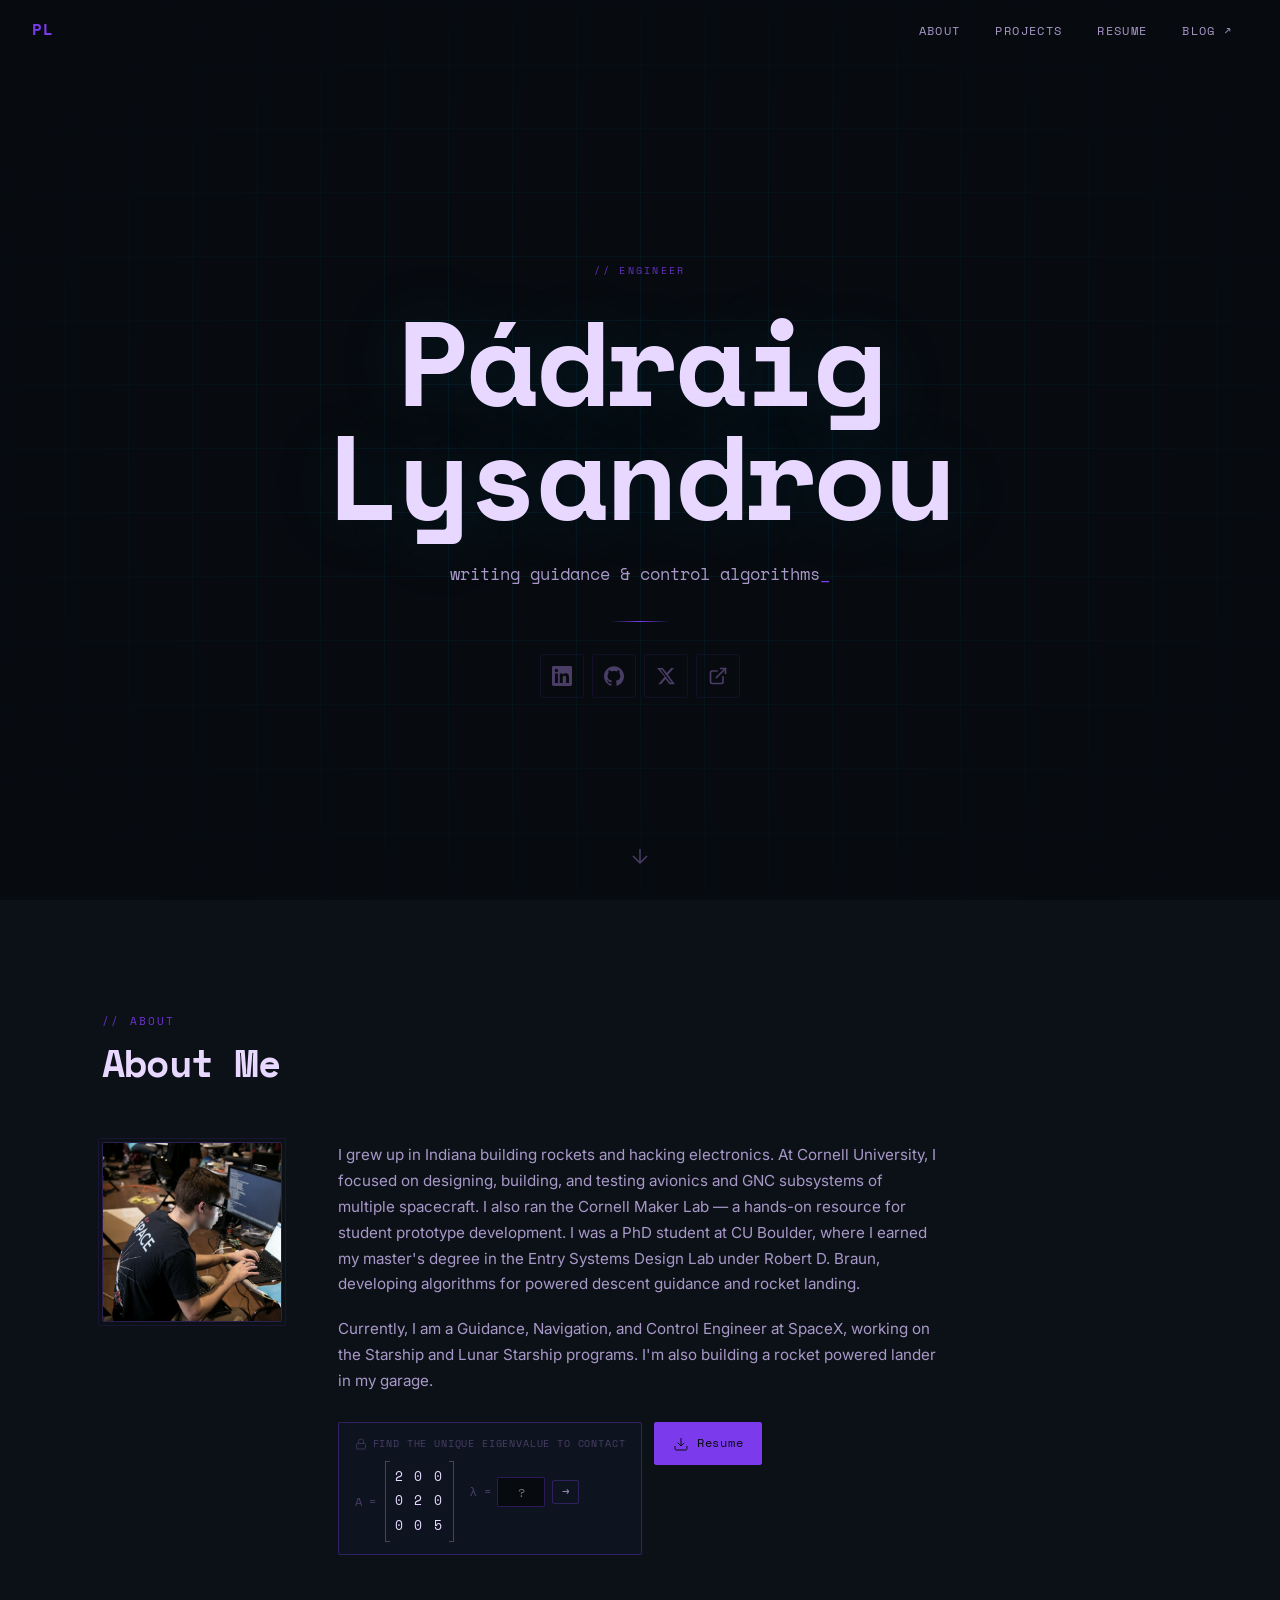
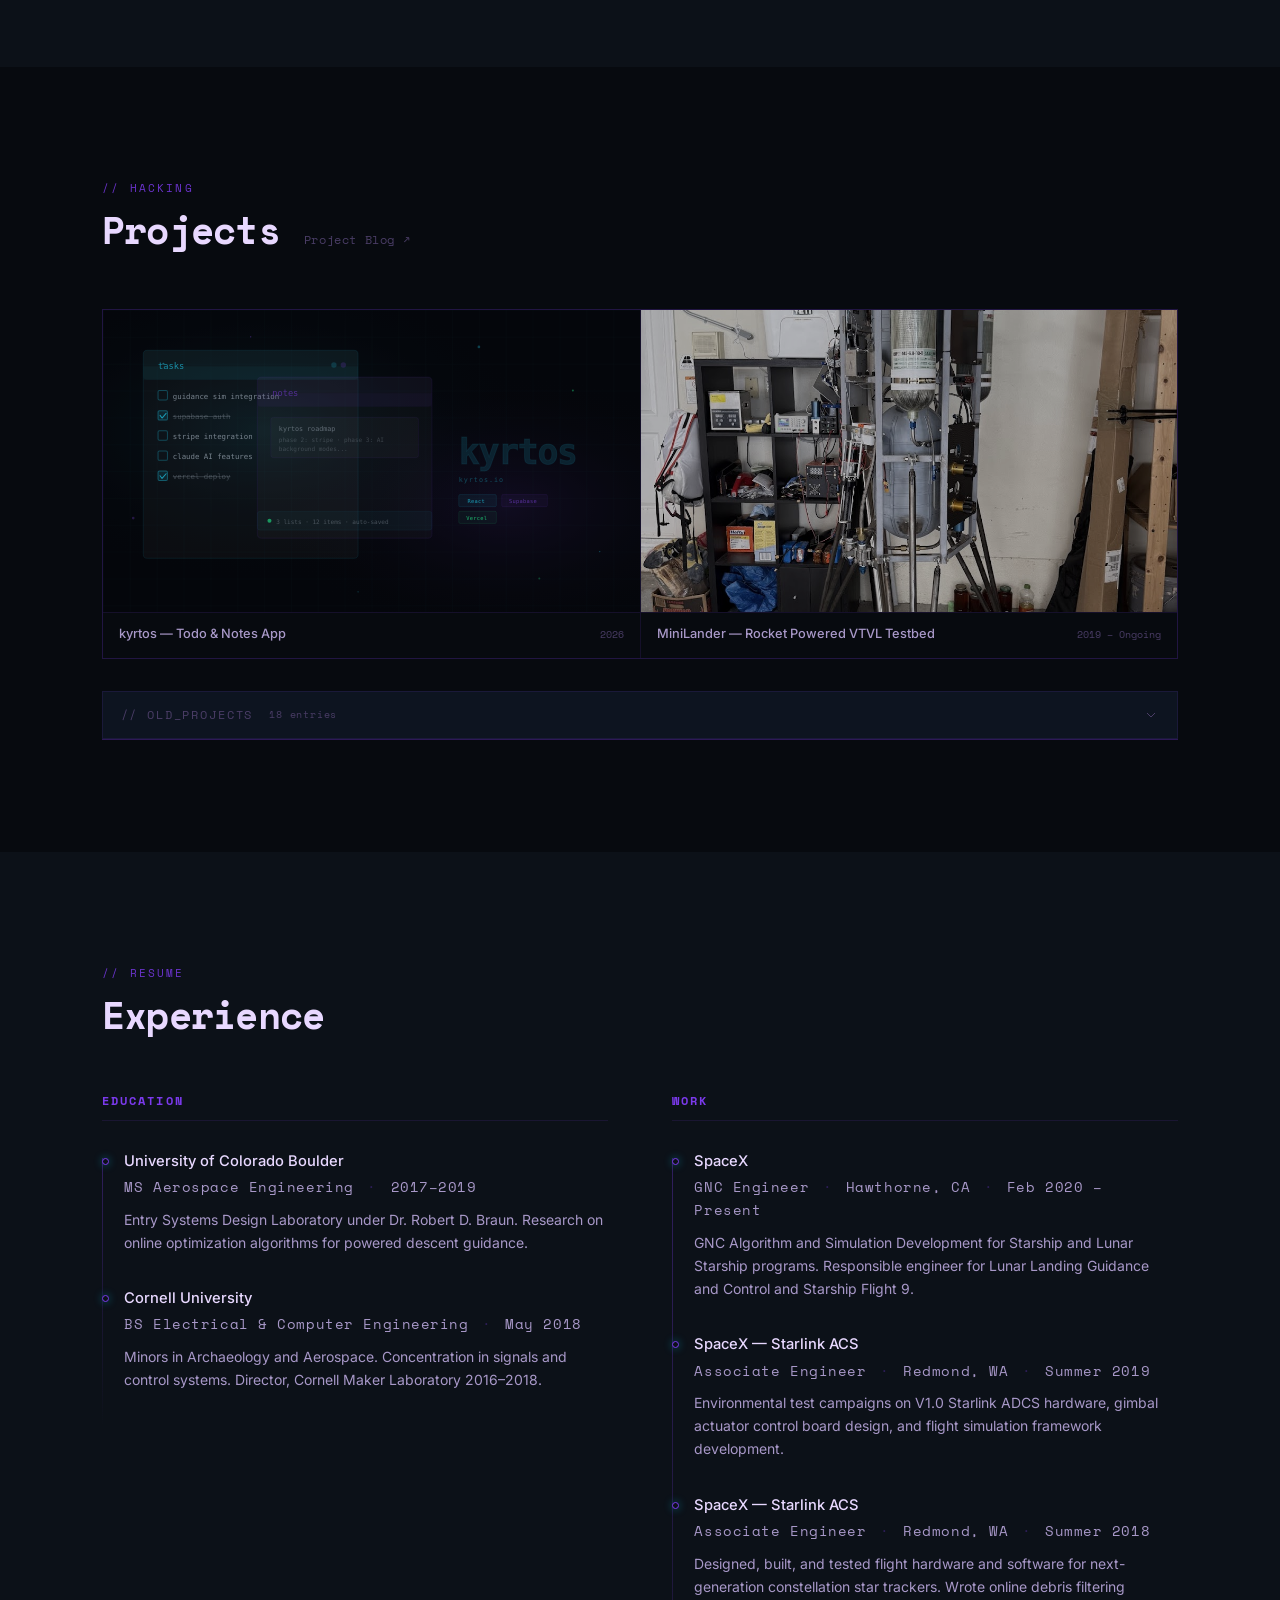
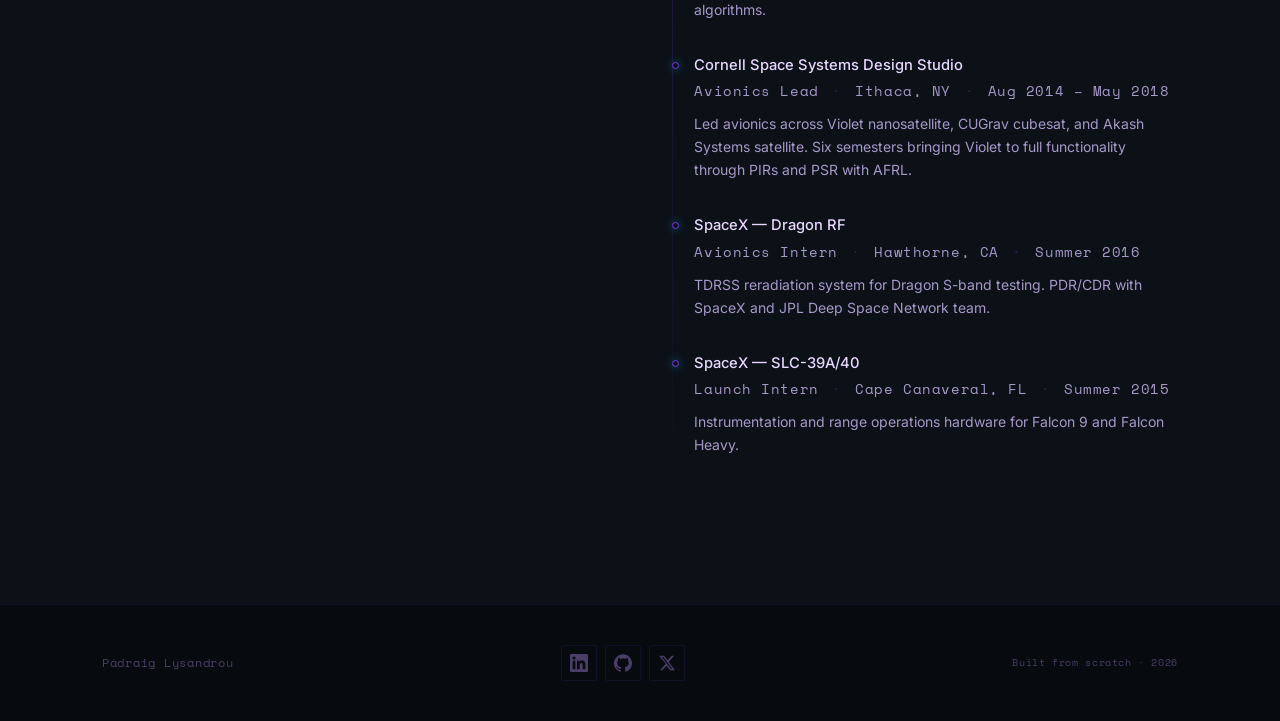
==== commit 7bef1b73: "favicon thesis" ====
--- a/index.html
+++ b/index.html
@@ -6,7 +6,8 @@
   <meta name="description" content="GNC Engineer — spacecraft guidance, control, and avionics.">
   <meta name="author" content="Pádraig Lysandrou">
   <meta name="viewport" content="width=device-width, initial-scale=1">
-  <link rel="icon" href="favicon.ico">
+  <link rel="icon" href="favicon.svg" type="image/svg+xml">
+  <link rel="icon" href="favicon.ico" sizes="any">
   <link rel="preconnect" href="https://fonts.googleapis.com">
   <link rel="preconnect" href="https://fonts.gstatic.com" crossorigin>
   <link href="https://fonts.googleapis.com/css2?family=Space+Mono:ital,wght@0,400;0,700;1,400&family=Inter:wght@300;400;500&display=swap" rel="stylesheet">
@@ -327,13 +328,13 @@
                 <div class="timeline-content">
                   <h4>SpaceX</h4>
                   <p class="timeline-meta">GNC Engineer <span>·</span> Hawthorne, CA <span>·</span> Feb 2020 – Present</p>
-                  <p>Guidance and control algorithm development for next-generation satellite programs.</p>
-                </div>
-              </div>
-
-              <div class="timeline-item">
-                <div class="timeline-content">
-                  <h4>SpaceX</h4>
+                  <p>GNC Algorithm and Simulation Development for Starship and Lunar Starship programs. Responsible engineer for Lunar Landing Guidance and Control and Starship Flight 9.</p>
+                </div>
+              </div>
+
+              <div class="timeline-item">
+                <div class="timeline-content">
+                  <h4>SpaceX — Starlink ACS</h4>
                   <p class="timeline-meta">Associate Engineer <span>·</span> Redmond, WA <span>·</span> Summer 2019</p>
                   <p>Environmental test campaigns on V1.0 Starlink ADCS hardware, gimbal actuator control board design, and flight simulation framework development.</p>
                 </div>
@@ -355,13 +356,13 @@
                 </div>
               </div>
 
-              <div class="timeline-item">
+              <!-- <div class="timeline-item">
                 <div class="timeline-content">
                   <h4>Blue Origin</h4>
                   <p class="timeline-meta">Avionics Hardware Intern <span>·</span> Kent, WA <span>·</span> Summer 2017</p>
                   <p>Built and tested an RF link simulation tool for the New Shepard testbed.</p>
                 </div>
-              </div>
+              </div> -->
 
               <div class="timeline-item">
                 <div class="timeline-content">
@@ -375,17 +376,17 @@
                 <div class="timeline-content">
                   <h4>SpaceX — SLC-39A/40</h4>
                   <p class="timeline-meta">Launch Intern <span>·</span> Cape Canaveral, FL <span>·</span> Summer 2015</p>
-                  <p>Instrumentation and range operations hardware for Falcon 9 and Falcon Heavy. Witnessed CRS-7 anomaly from one pad away.</p>
-                </div>
-              </div>
-
-              <div class="timeline-item">
+                  <p>Instrumentation and range operations hardware for Falcon 9 and Falcon Heavy.</p>
+                </div>
+              </div>
+
+              <!-- <div class="timeline-item">
                 <div class="timeline-content">
                   <h4>Ursa Space Systems</h4>
                   <p class="timeline-meta">Systems Engineer <span>·</span> Ithaca, NY <span>·</span> Aug 2016 – Feb 2017</p>
                   <p>First avionics design iteration for BearSAR, a synthetic aperture radar demonstration spacecraft.</p>
                 </div>
-              </div>
+              </div> -->
 
             </div>
           </div>
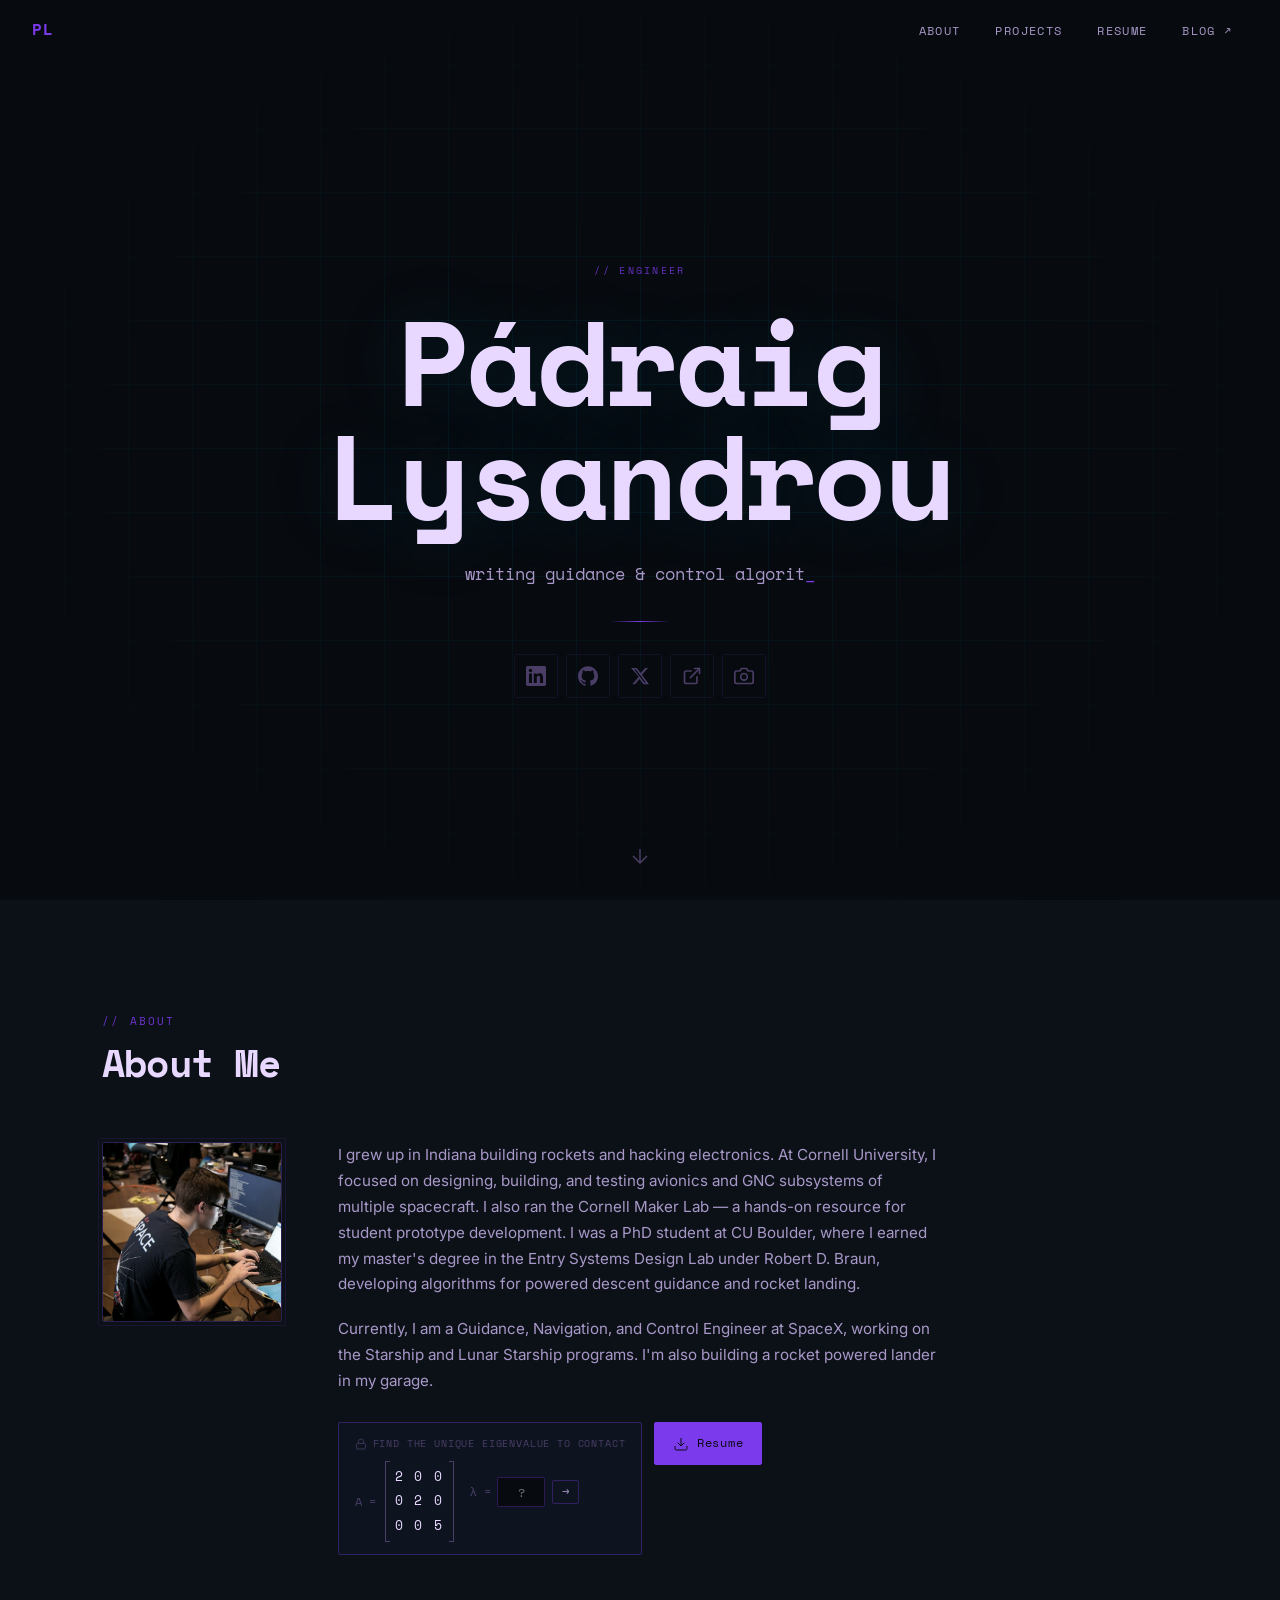
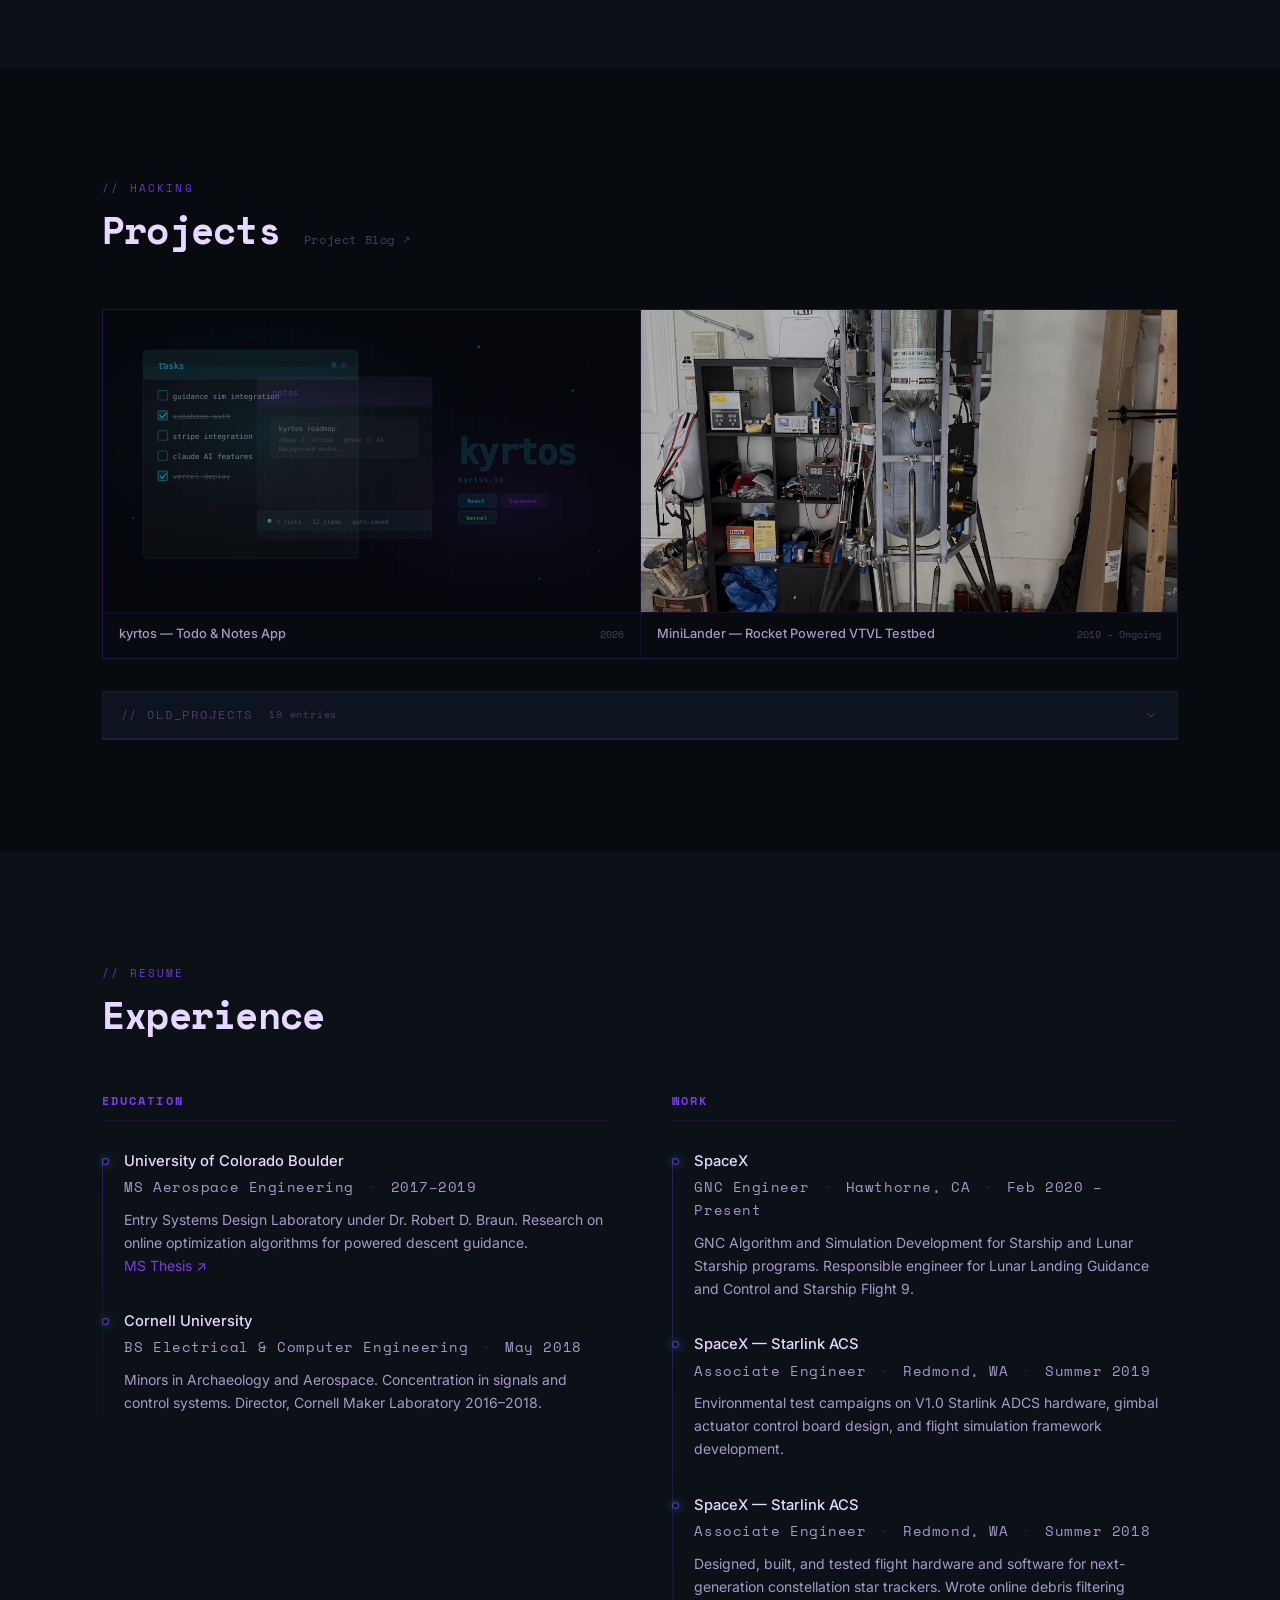
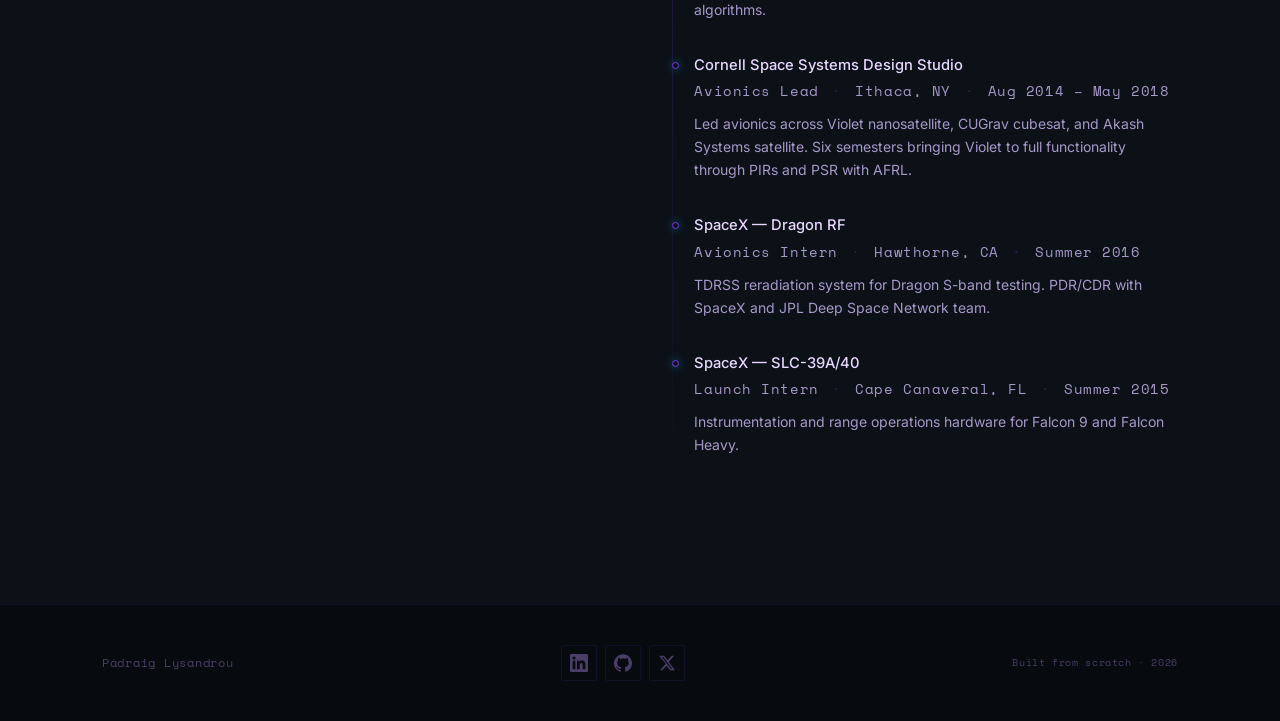
==== commit a1dd96f3: "thesis darkroom" ====
--- a/index.html
+++ b/index.html
@@ -60,6 +60,11 @@
               <svg xmlns="http://www.w3.org/2000/svg" viewBox="0 0 24 24" fill="none" stroke="currentColor" stroke-width="2" stroke-linecap="round" stroke-linejoin="round" width="20" height="20"><path d="M18 13v6a2 2 0 01-2 2H5a2 2 0 01-2-2V8a2 2 0 012-2h6"/><polyline points="15 3 21 3 21 9"/><line x1="10" y1="14" x2="21" y2="3"/></svg>
             </a>
           </li>
+          <li>
+            <a href="https://doozle.darkroom.com/" target="_blank" rel="noopener" aria-label="Photography">
+              <svg xmlns="http://www.w3.org/2000/svg" viewBox="0 0 24 24" fill="none" stroke="currentColor" stroke-width="2" stroke-linecap="round" stroke-linejoin="round" width="20" height="20"><path d="M23 19a2 2 0 01-2 2H3a2 2 0 01-2-2V8a2 2 0 012-2h4l2-3h6l2 3h4a2 2 0 012 2z"/><circle cx="12" cy="13" r="4"/></svg>
+            </a>
+          </li>
         </ul>
       </div>
       <a href="#about" class="scroll-down" aria-label="Scroll to about">
@@ -305,7 +310,7 @@
                 <div class="timeline-content">
                   <h4>University of Colorado Boulder</h4>
                   <p class="timeline-meta">MS Aerospace Engineering <span>·</span> 2017–2019</p>
-                  <p>Entry Systems Design Laboratory under Dr. Robert D. Braun. Research on online optimization algorithms for powered descent guidance.</p>
+                  <p>Entry Systems Design Laboratory under Dr. Robert D. Braun. Research on online optimization algorithms for powered descent guidance.<br><a href="https://hanspeterschaub.info/Papers/grads/PadraigLysandrou.pdf" target="_blank" rel="noopener">MS Thesis ↗</a></p>
                 </div>
               </div>
 
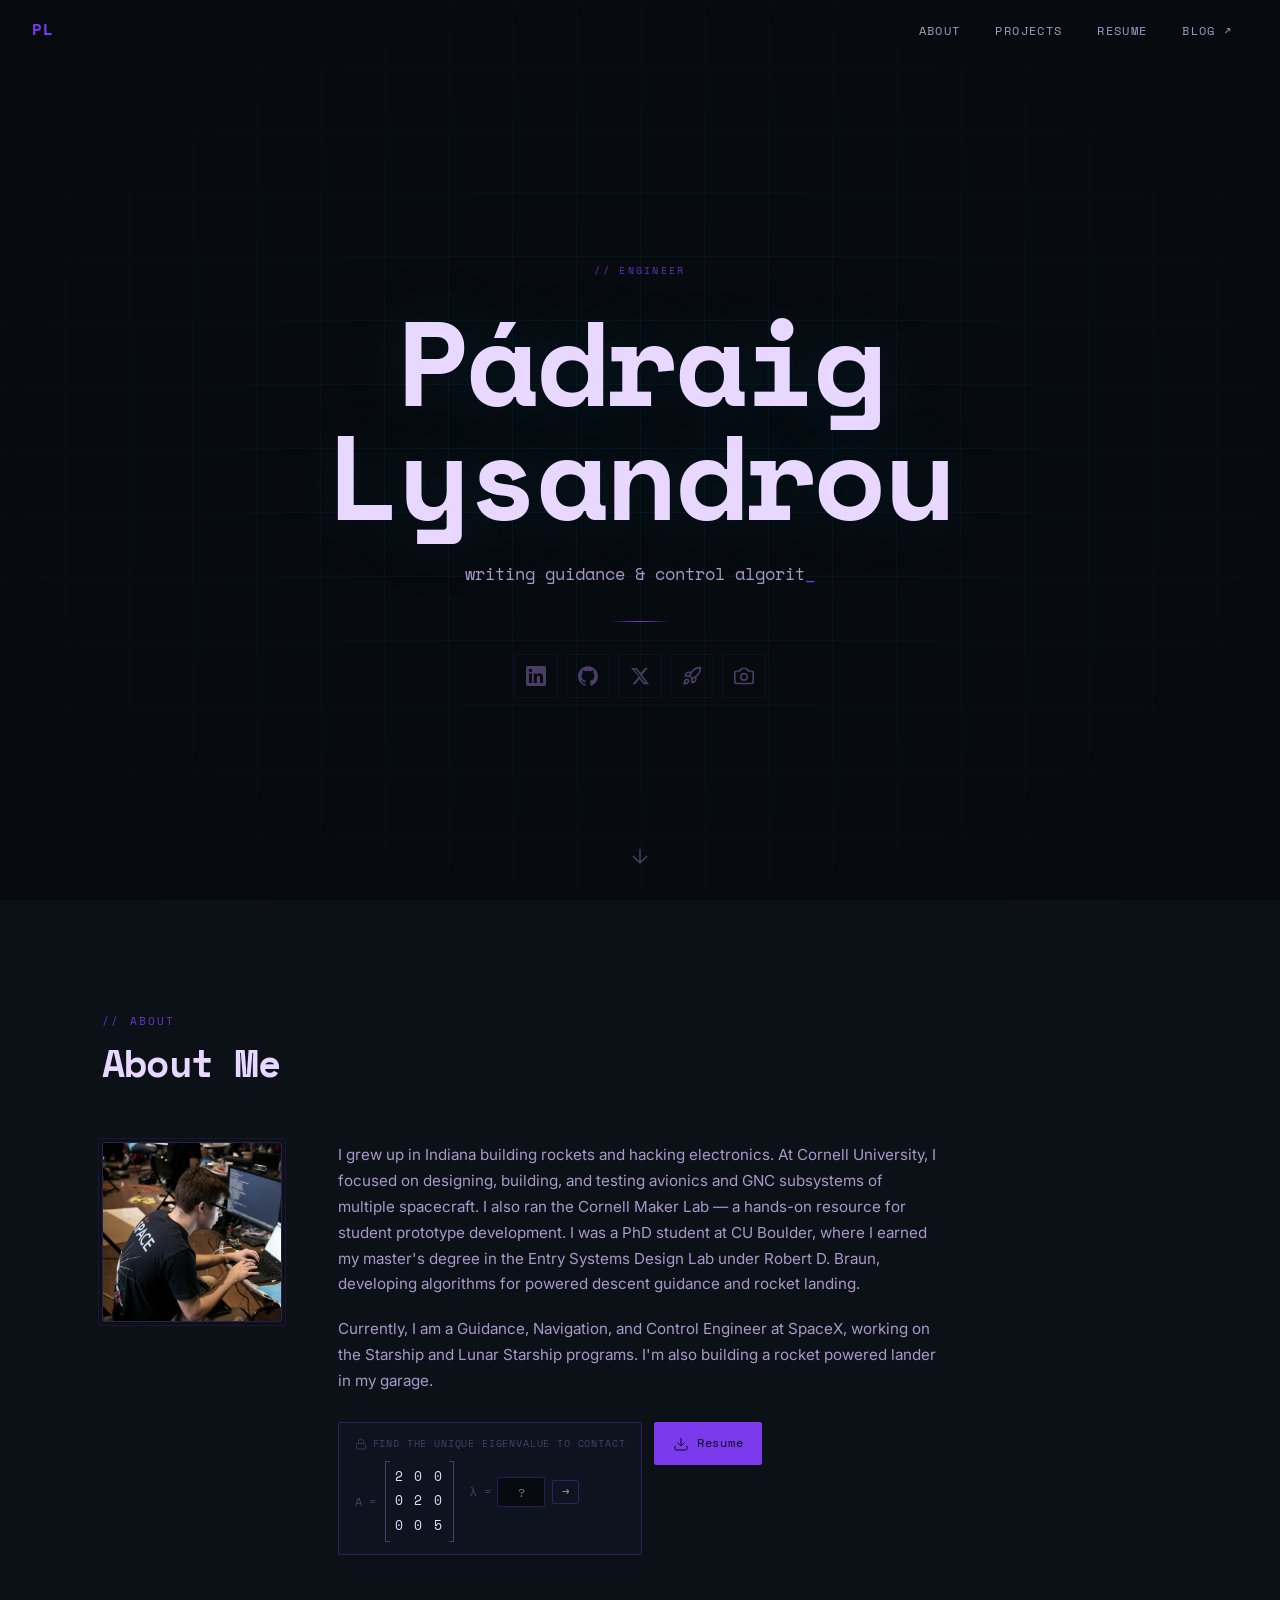
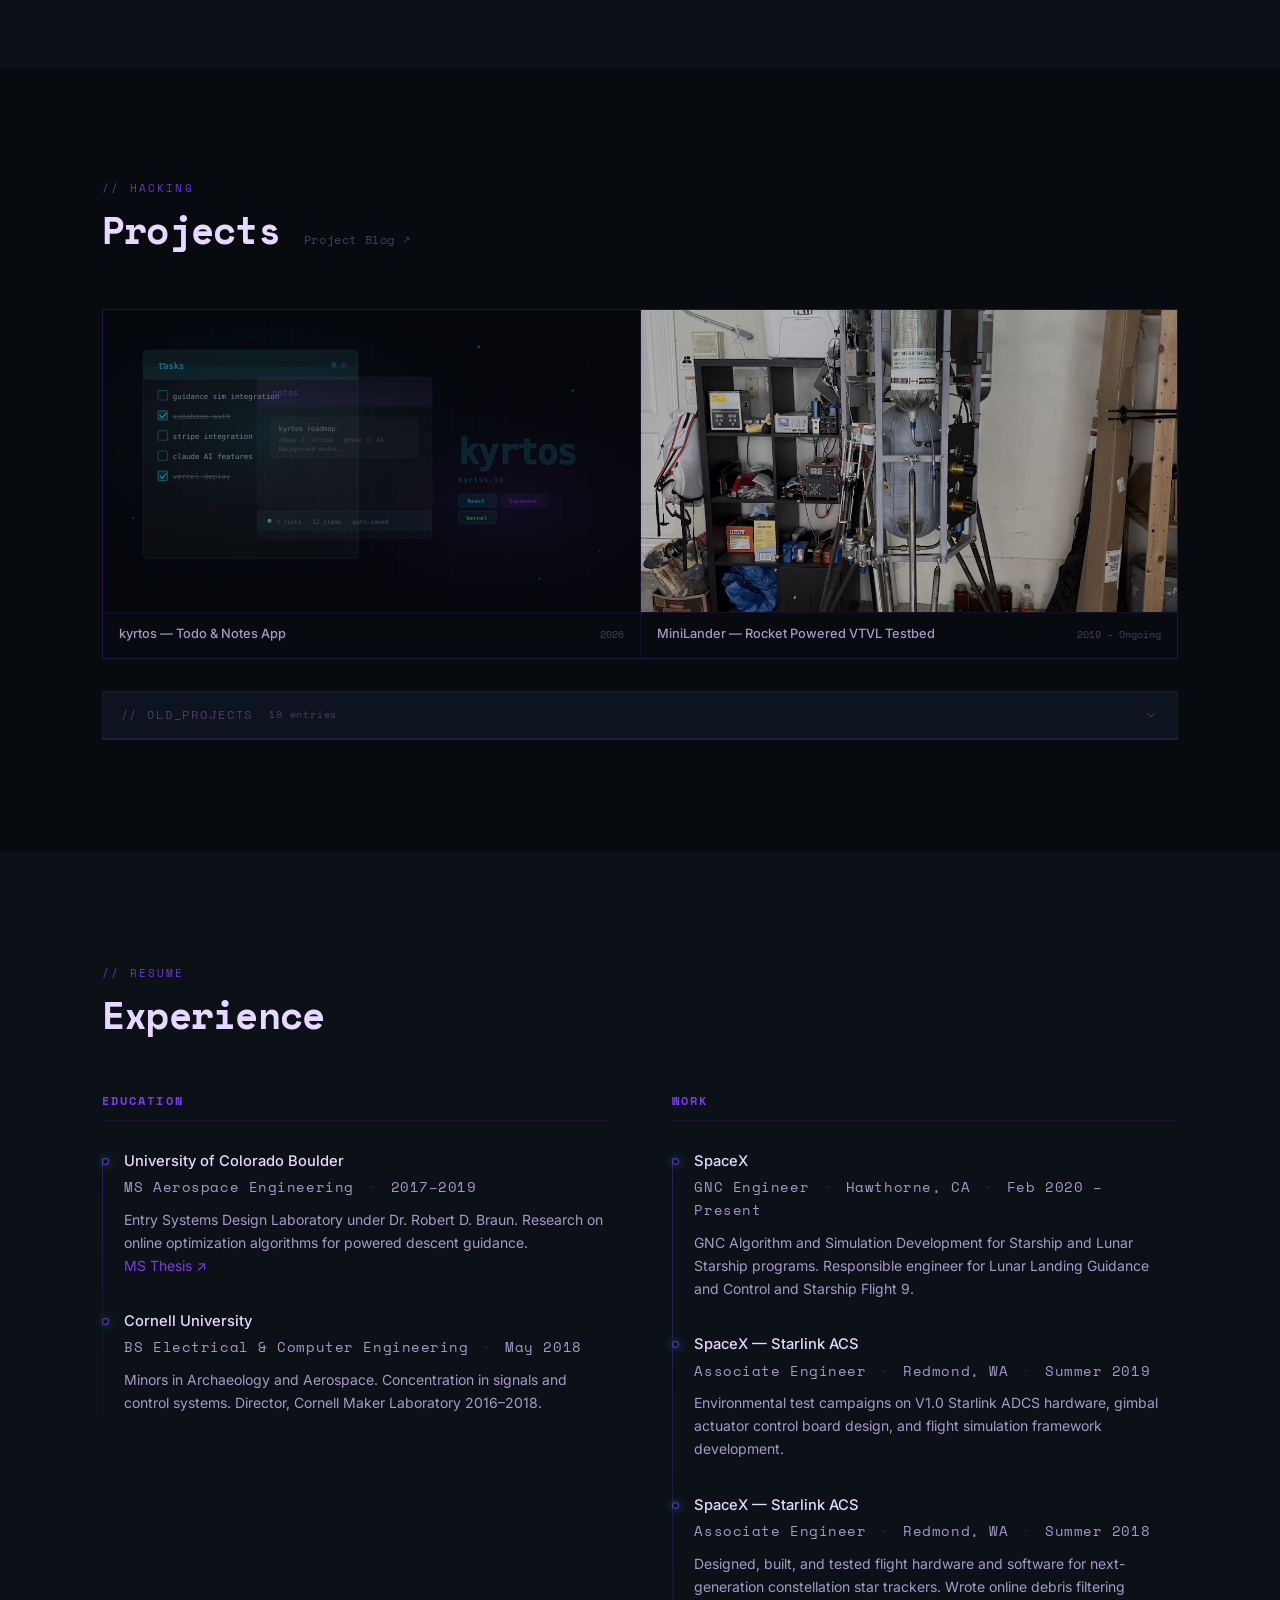
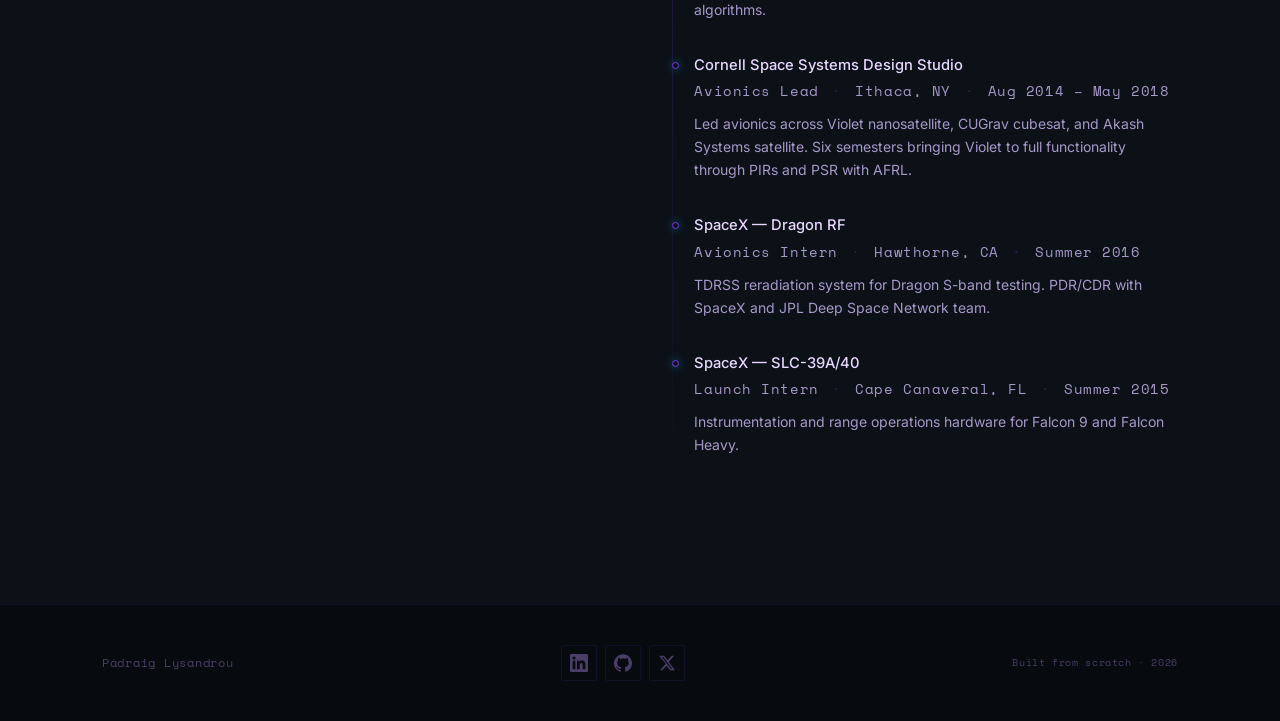
==== commit d7ec565b: "rocket emoji" ====
--- a/index.html
+++ b/index.html
@@ -57,7 +57,7 @@
           </li>
           <li>
             <a href="https://www.notforflight.com" target="_blank" rel="noopener" aria-label="Blog">
-              <svg xmlns="http://www.w3.org/2000/svg" viewBox="0 0 24 24" fill="none" stroke="currentColor" stroke-width="2" stroke-linecap="round" stroke-linejoin="round" width="20" height="20"><path d="M18 13v6a2 2 0 01-2 2H5a2 2 0 01-2-2V8a2 2 0 012-2h6"/><polyline points="15 3 21 3 21 9"/><line x1="10" y1="14" x2="21" y2="3"/></svg>
+              <svg xmlns="http://www.w3.org/2000/svg" viewBox="0 0 24 24" fill="none" stroke="currentColor" stroke-width="2" stroke-linecap="round" stroke-linejoin="round" width="20" height="20"><path d="M4.5 16.5c-1.5 1.26-2 5-2 5s3.74-.5 5-2c.71-.84.7-2.13-.09-2.91a2.18 2.18 0 00-2.91-.09z"/><path d="M12 15l-3-3a22 22 0 012-3.95A12.88 12.88 0 0122 2c0 2.72-.78 7.5-6 11a22.35 22.35 0 01-4 2z"/><path d="M9 12H4s.55-3.03 2-4c1.62-1.08 5 0 5 0"/><path d="M12 15v5s3.03-.55 4-2c1.08-1.62 0-5 0-5"/></svg>
             </a>
           </li>
           <li>
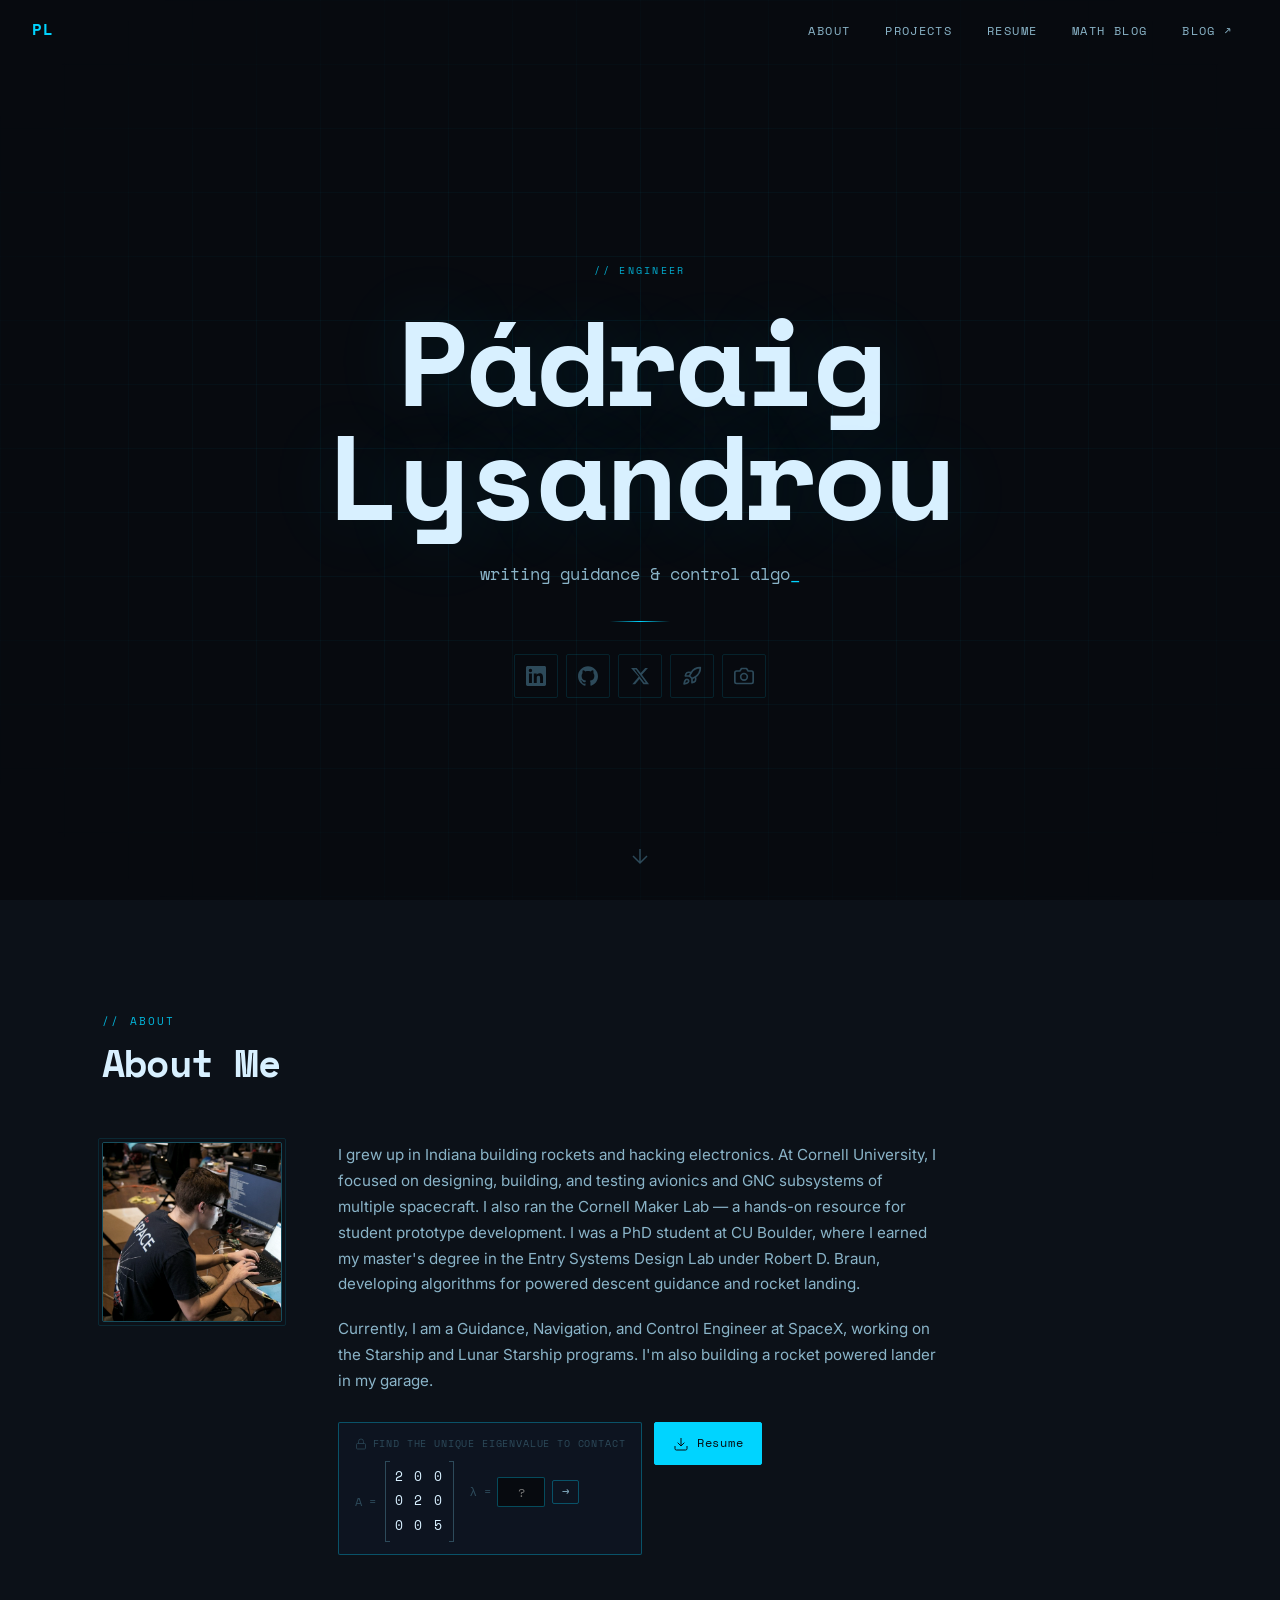
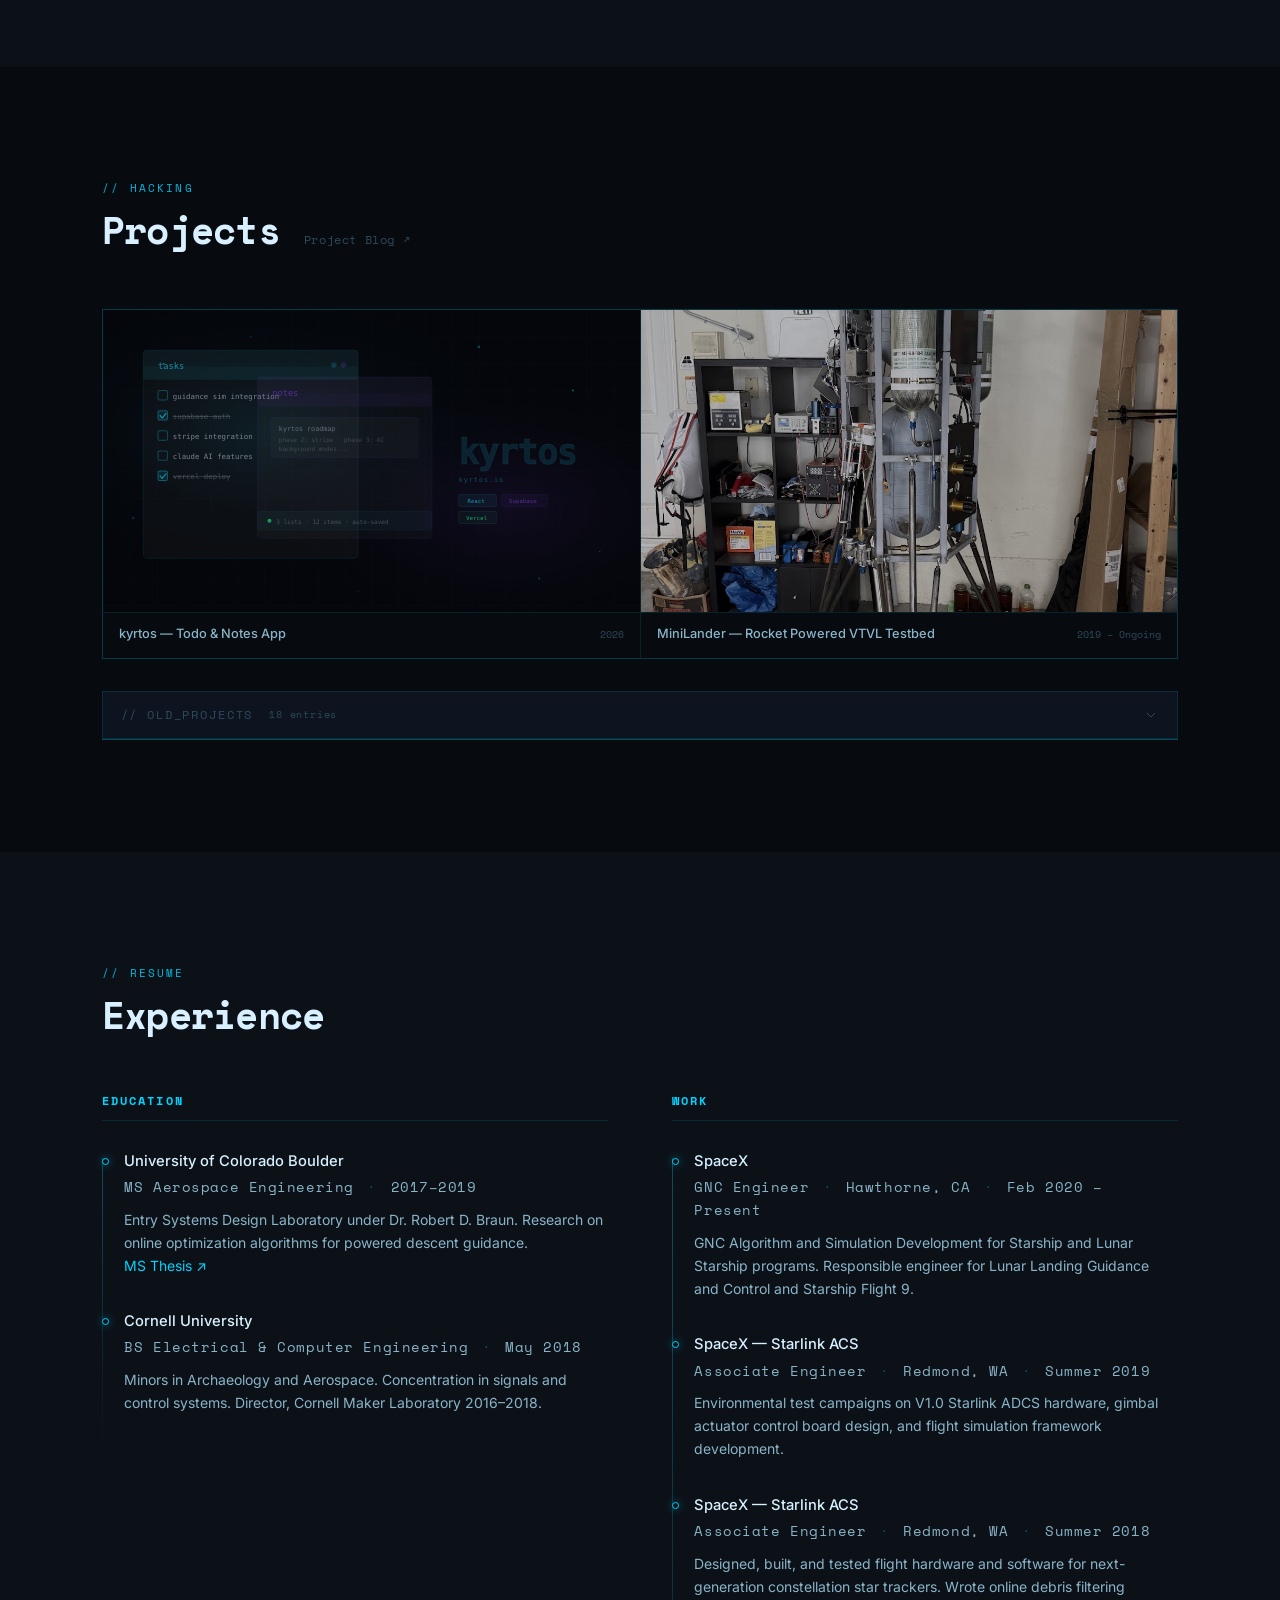
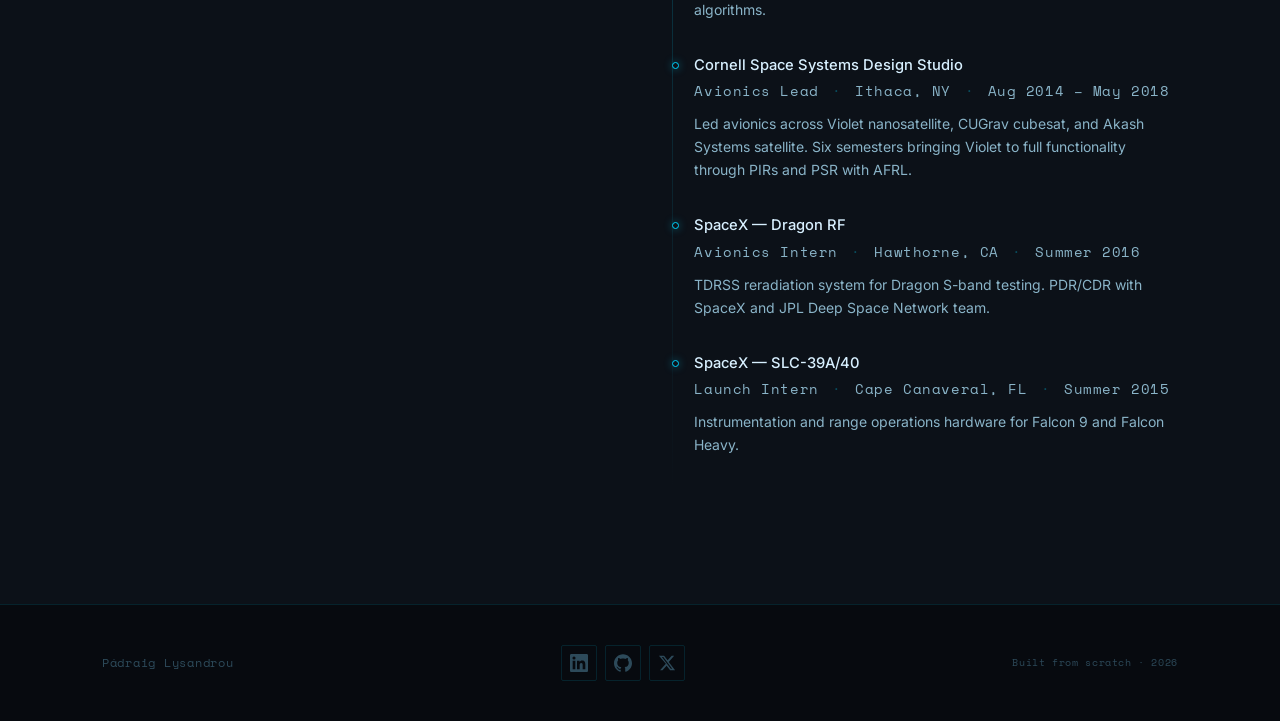
==== commit 08ae8cbb: "adding math blog infrastructure" ====
--- a/index.html
+++ b/index.html
@@ -22,6 +22,7 @@
       <li><a href="#about">About</a></li>
       <li><a href="#projects">Projects</a></li>
       <li><a href="#resume">Resume</a></li>
+      <li><a href="#notes">Math Blog</a></li>
       <li><a href="https://www.notforflight.com" target="_blank" rel="noopener">Blog&nbsp;↗</a></li>
     </ul>
     <button class="nav-toggle" id="nav-toggle" aria-label="Toggle navigation" aria-expanded="false">
@@ -400,6 +401,29 @@
       </div>
     </section>
 
+    <!-- Notes
+    <section id="notes">
+      <div class="section-wrap">
+        <header class="section-header" data-animate>
+          <span class="section-label">// math blog</span>
+          <div class="section-header-row">
+            <h2 class="section-title">Math Blog</h2>
+            <a href="blog/index.html" class="section-link">All posts →</a>
+          </div>
+        </header>
+        <div data-animate>
+          <a href="blog/posts/lqr.html" class="notes-preview-card">
+            <div class="notes-preview-meta">
+              <span class="notes-preview-date">2026-04-24</span>
+              <span class="tag">Control Theory</span>
+            </div>
+            <h3 class="notes-preview-title">The Linear Quadratic Regulator</h3>
+            <p class="notes-preview-excerpt">Deriving LQR from the HJB equation, solving the Algebraic Riccati Equation, and building intuition for weight selection.</p>
+          </a>
+        </div>
+      </div>
+    </section> -->
+
   </main>
 
   <footer>
--- a/css/style.css
+++ b/css/style.css
@@ -10,16 +10,16 @@
   --bg-2:        #0c1118;
   --bg-3:        #111d2a;
   --surface:     #0d1420;
-  --accent:      #7c3aed;
+  --accent:      #00d4ff;
   --accent-2:    #00d4ff;
-  --accent-dim:  rgba(124, 58, 237, 0.08);
-  --accent-glow: rgba(124, 58, 237, 0.18);
-  --text:        #a898c8;
-  --text-dim:    #4a3d66;
-  --text-bright: #e8d8ff;
-  --border:      rgba(124, 58, 237, 0.12);
-  --border-2:    rgba(124, 58, 237, 0.32);
-  --glow:        0 0 28px rgba(124, 58, 237, 0.18), 0 4px 24px rgba(0, 0, 0, 0.5);
+  --accent-dim:  rgba(0, 212, 255, 0.08);
+  --accent-glow: rgba(0, 212, 255, 0.18);
+  --text:        #8ab4c8;
+  --text-dim:    #2d4a5a;
+  --text-bright: #d8f0ff;
+  --border:      rgba(0, 212, 255, 0.12);
+  --border-2:    rgba(0, 212, 255, 0.32);
+  --glow:        0 0 28px rgba(0, 212, 255, 0.18), 0 4px 24px rgba(0, 0, 0, 0.5);
   --font-mono:   'Space Mono', 'Courier New', monospace;
   --font-sans:   'Inter', system-ui, -apple-system, sans-serif;
   --nav-h:       60px;
@@ -1154,3 +1154,49 @@
   letter-spacing: 0.07em;
   min-height: 0.85rem;
 }
+
+/* Notes section — main page preview card
+------------------------------------------------------------ */
+.notes-preview-card {
+  display: block;
+  max-width: 600px;
+  padding: 24px 28px;
+  background: var(--bg-2);
+  border: 1px solid var(--border);
+  border-radius: var(--radius);
+  text-decoration: none;
+  color: inherit;
+  transition: border-color 0.2s, background 0.2s;
+}
+.notes-preview-card:hover {
+  border-color: var(--border-2);
+  background: var(--surface);
+}
+.notes-preview-meta {
+  display: flex;
+  align-items: center;
+  gap: 10px;
+  margin-bottom: 10px;
+}
+.notes-preview-date {
+  font-family: var(--font-mono);
+  font-size: 0.7rem;
+  color: var(--text-dim);
+  letter-spacing: 0.04em;
+}
+.notes-preview-title {
+  font-family: var(--font-sans);
+  font-size: 1.05rem;
+  font-weight: 500;
+  color: var(--text-bright);
+  margin: 0 0 8px;
+  transition: color 0.2s;
+}
+.notes-preview-card:hover .notes-preview-title { color: var(--accent); }
+.notes-preview-excerpt {
+  font-family: var(--font-sans);
+  font-size: 0.88rem;
+  color: var(--text);
+  line-height: 1.65;
+  margin: 0;
+}
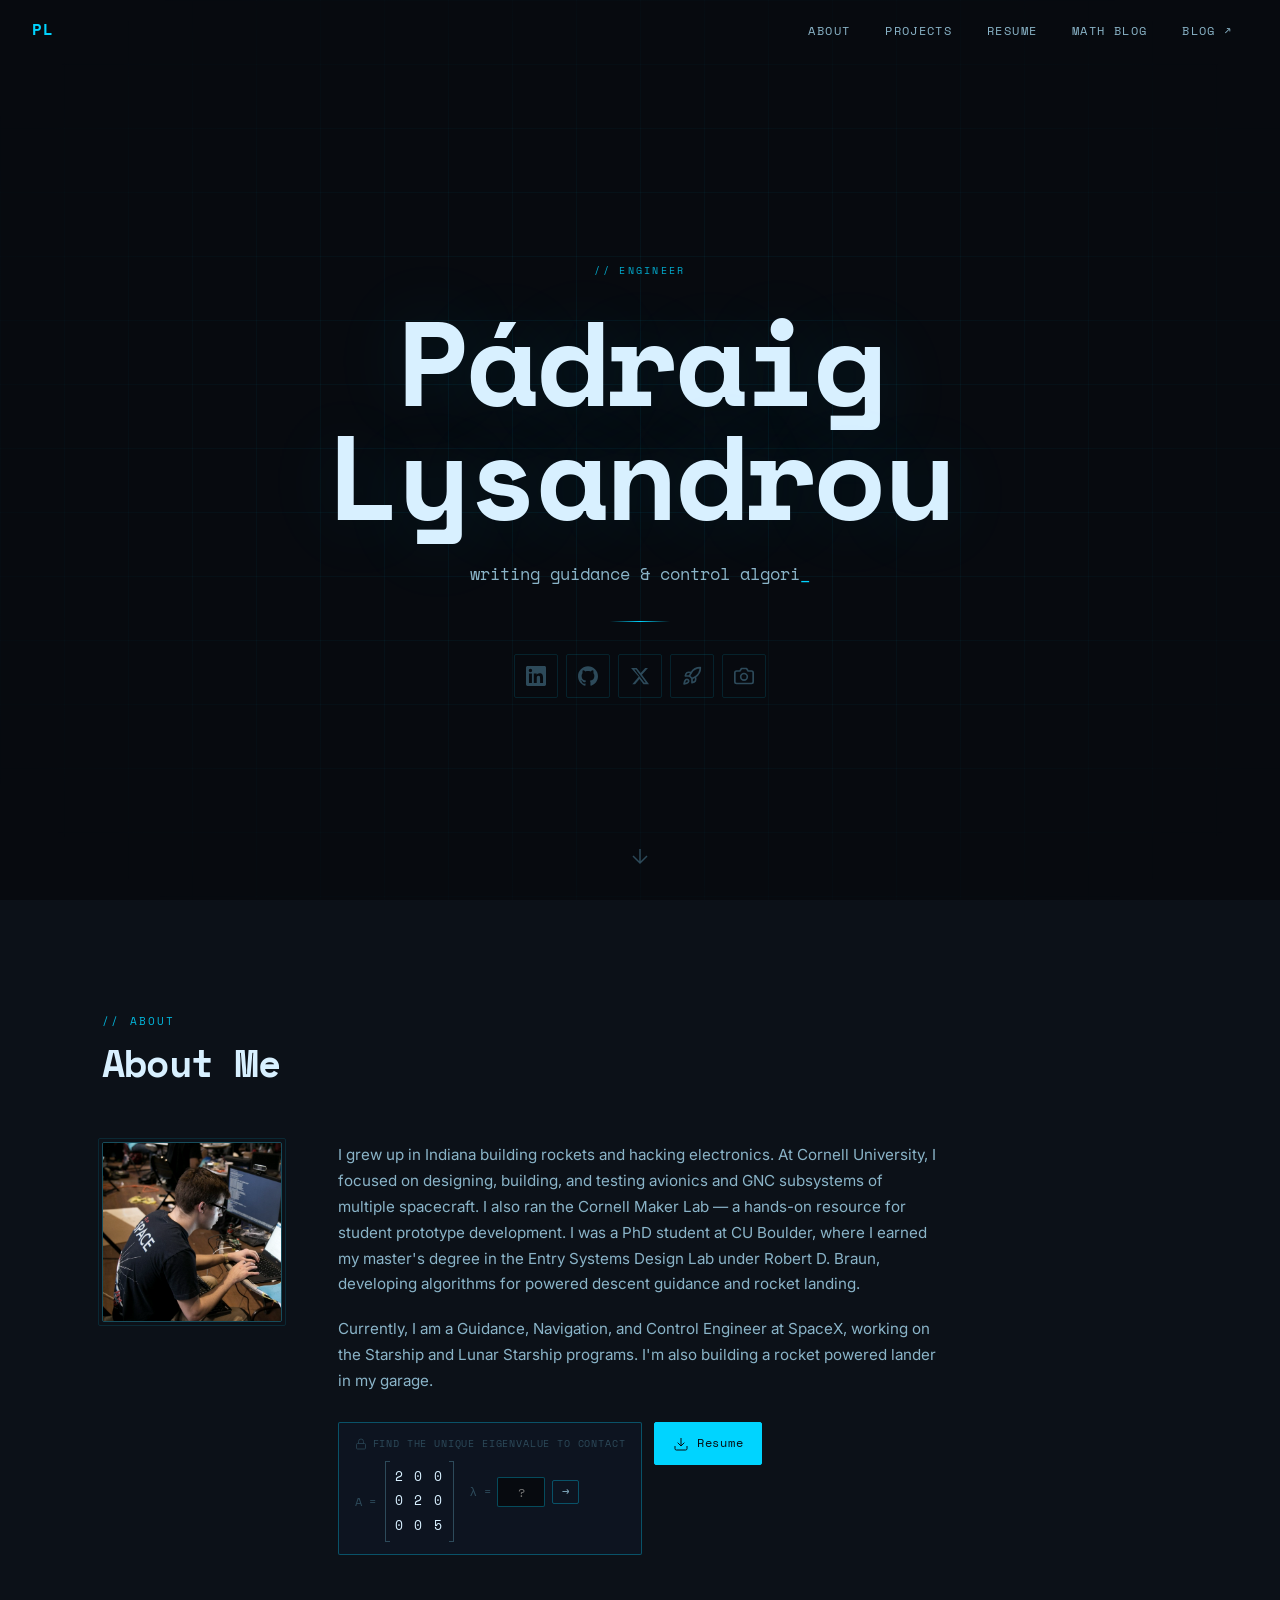
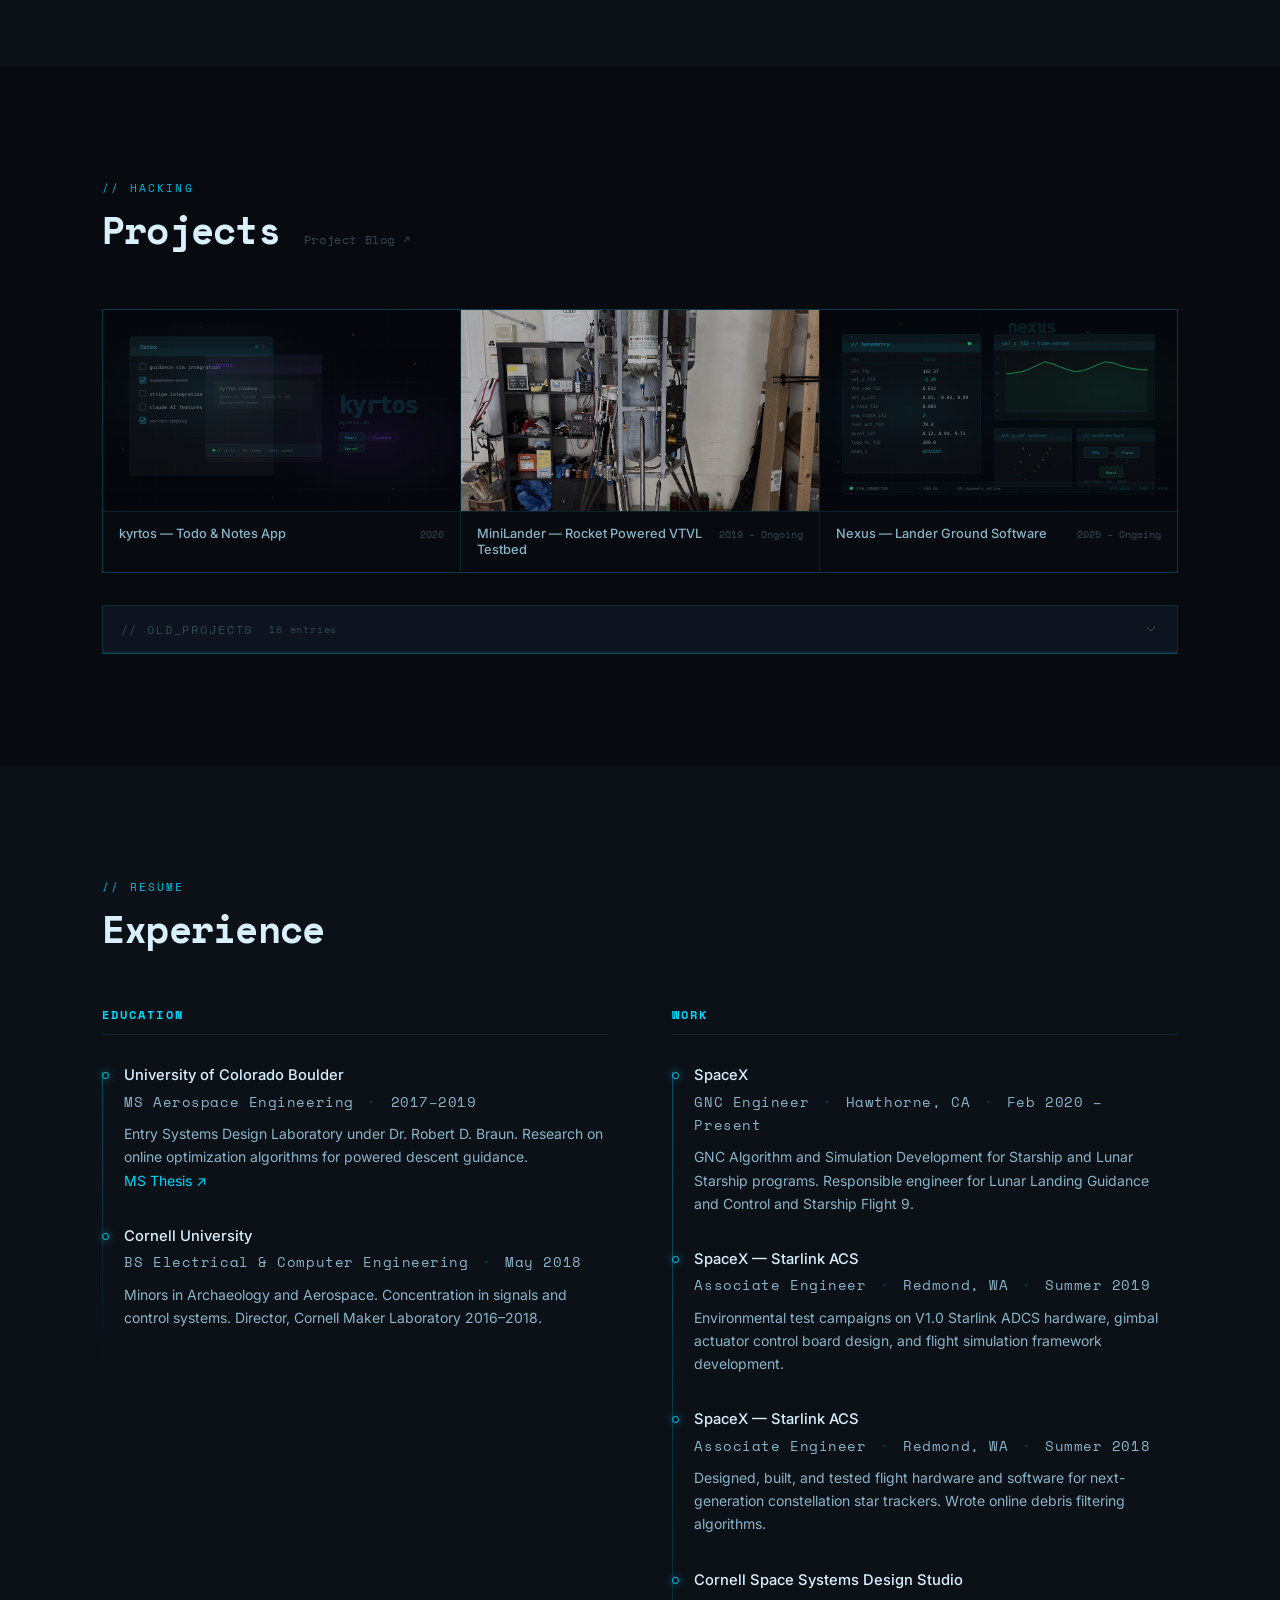
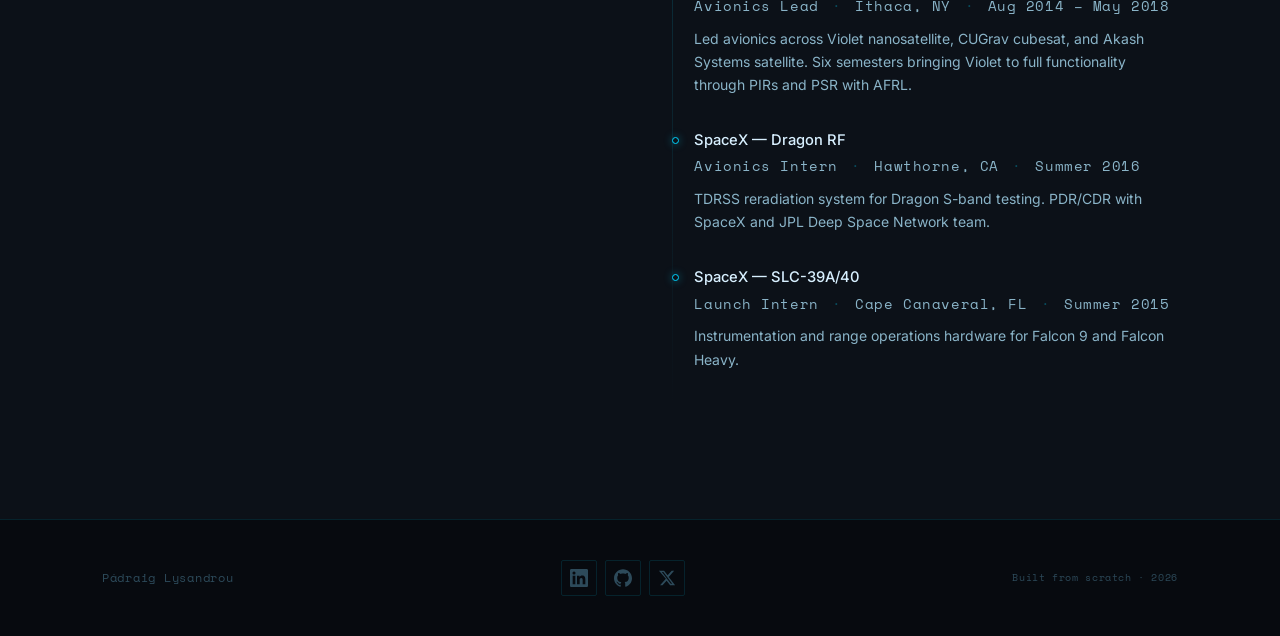
==== commit 87b37f49: "adding nexus" ====
--- a/index.html
+++ b/index.html
@@ -165,6 +165,19 @@
               <span class="project-year">2019 – Ongoing</span>
             </div>
           </article>
+
+          <article class="project-card project-card--featured" data-project="nexus" tabindex="0" role="button" aria-label="Nexus Ground Software">
+            <div class="project-img">
+              <img src="images/portfolio/nexus/cover.svg" alt="Nexus telemetry dashboard" loading="lazy">
+              <div class="project-overlay">
+                <div class="project-tags"><span class="tag">Python</span><span class="tag">React</span><span class="tag">Ground Software</span></div>
+              </div>
+            </div>
+            <div class="project-meta">
+              <h3 class="project-title">Nexus — Lander Ground Software</h3>
+              <span class="project-year">2025 – Ongoing</span>
+            </div>
+          </article>
         </div>
 
         <!-- Old projects dropdown -->
--- a/css/style.css
+++ b/css/style.css
@@ -843,7 +843,7 @@
 ------------------------------------------------------------ */
 .project-primary {
   display: grid;
-  grid-template-columns: repeat(2, 1fr);
+  grid-template-columns: repeat(3, 1fr);
   gap: 1px;
   background: var(--border);
   border: 1px solid var(--border);
@@ -866,6 +866,12 @@
 
 .project-card--featured .project-img {
   aspect-ratio: 16 / 9;
+}
+
+@media (max-width: 860px) {
+  .project-primary {
+    grid-template-columns: repeat(2, 1fr);
+  }
 }
 
 @media (max-width: 600px) {
